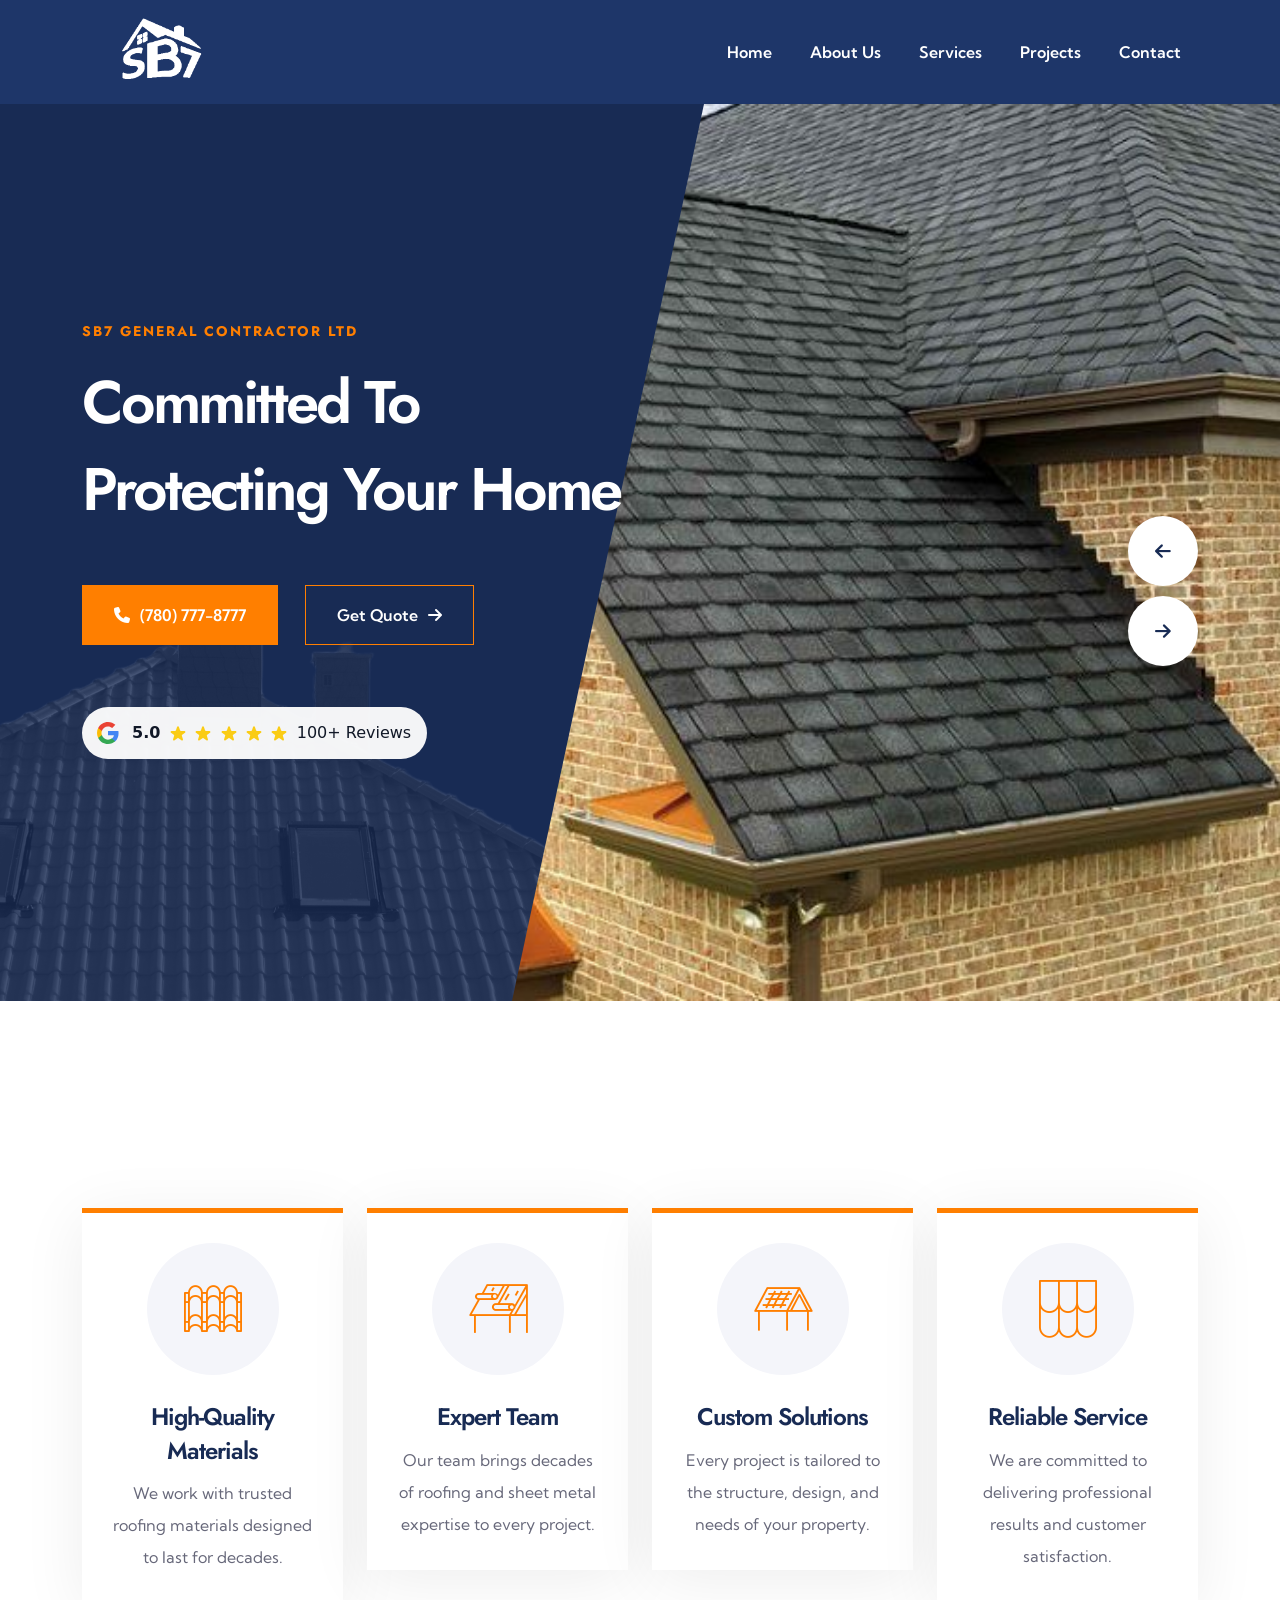
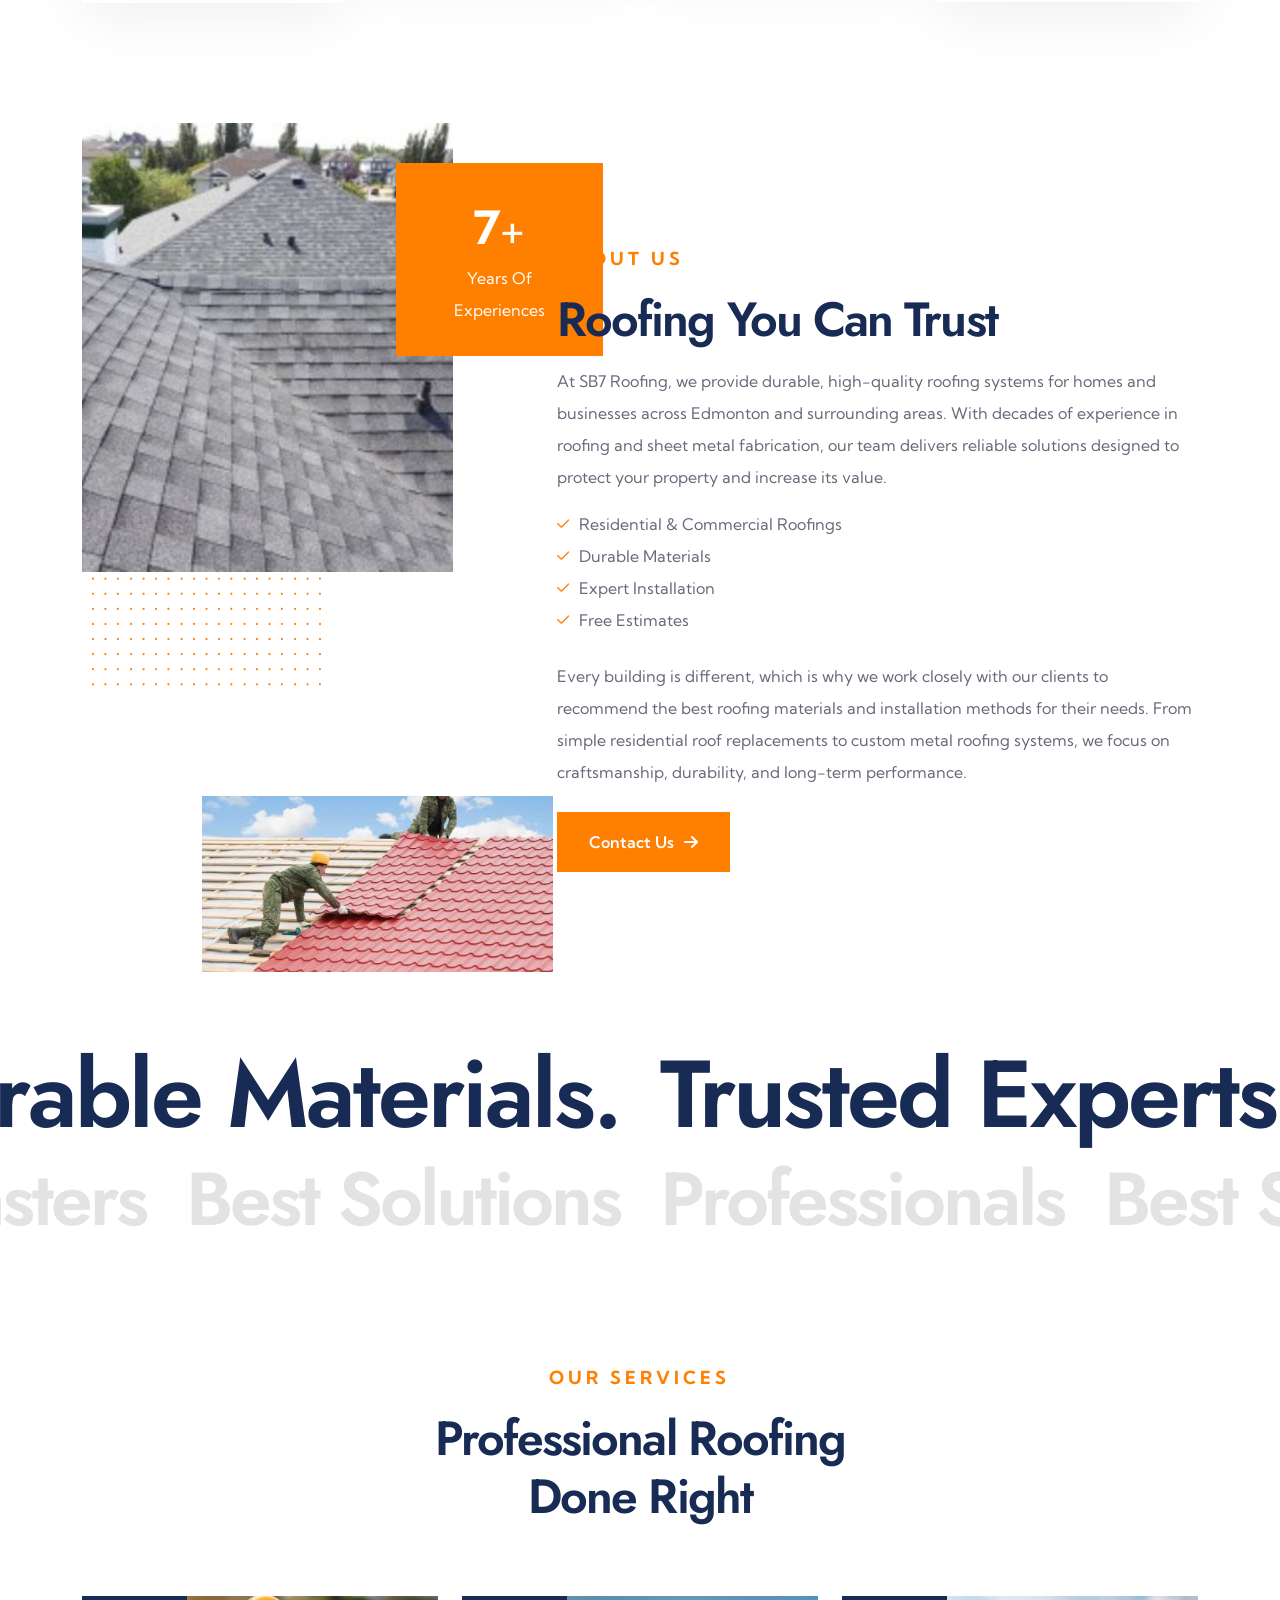
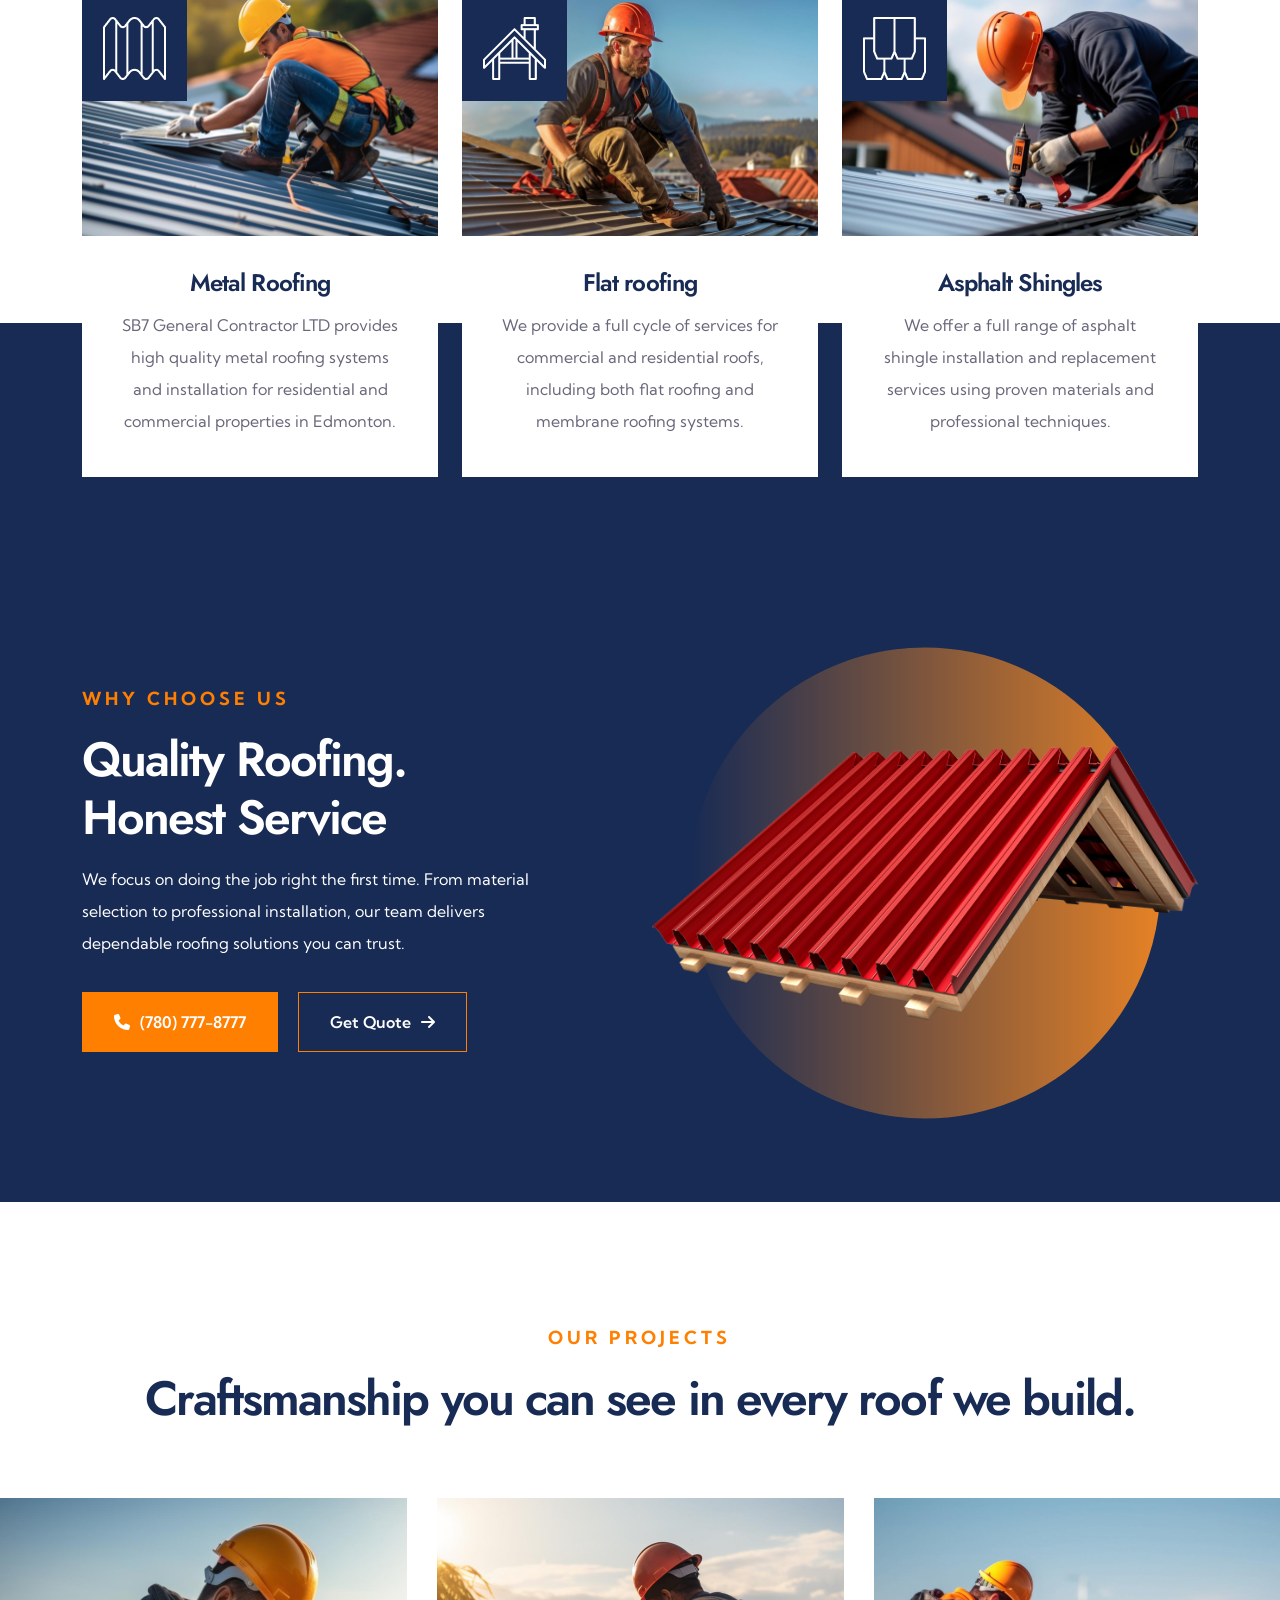
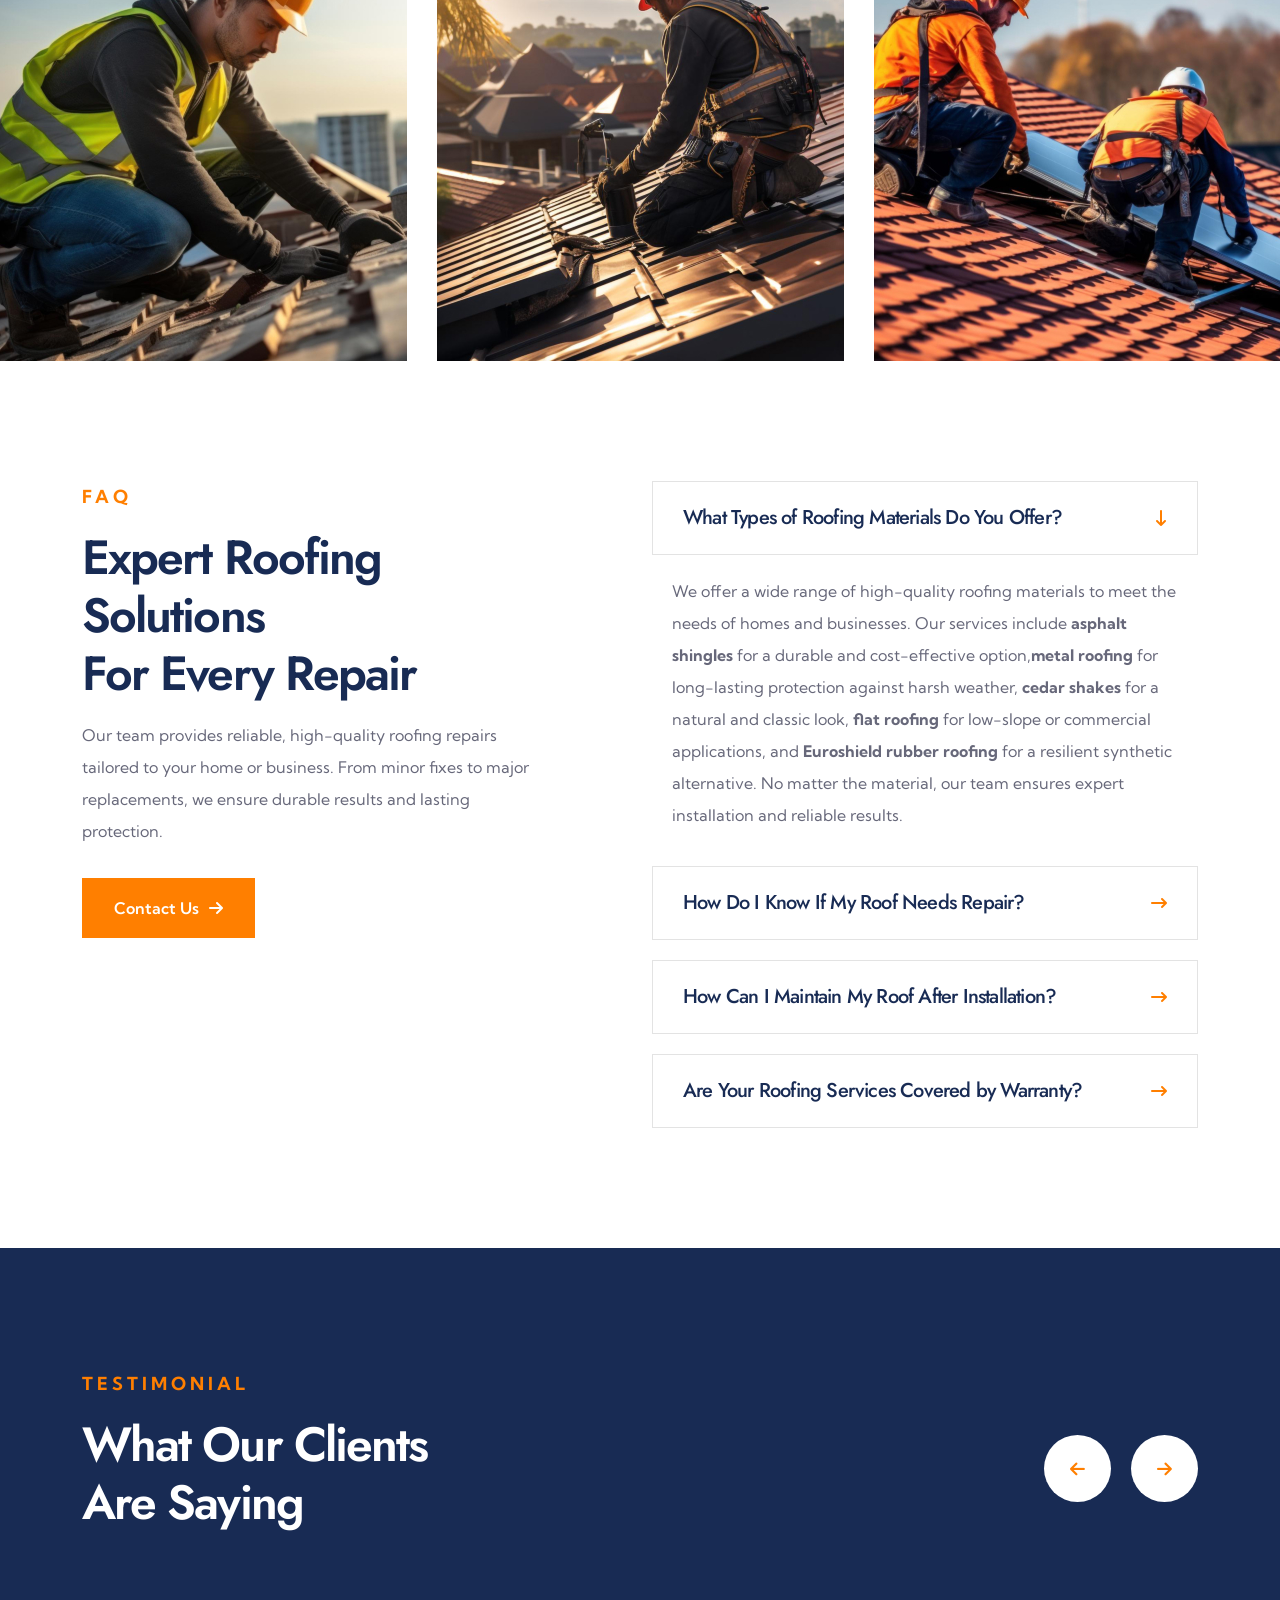
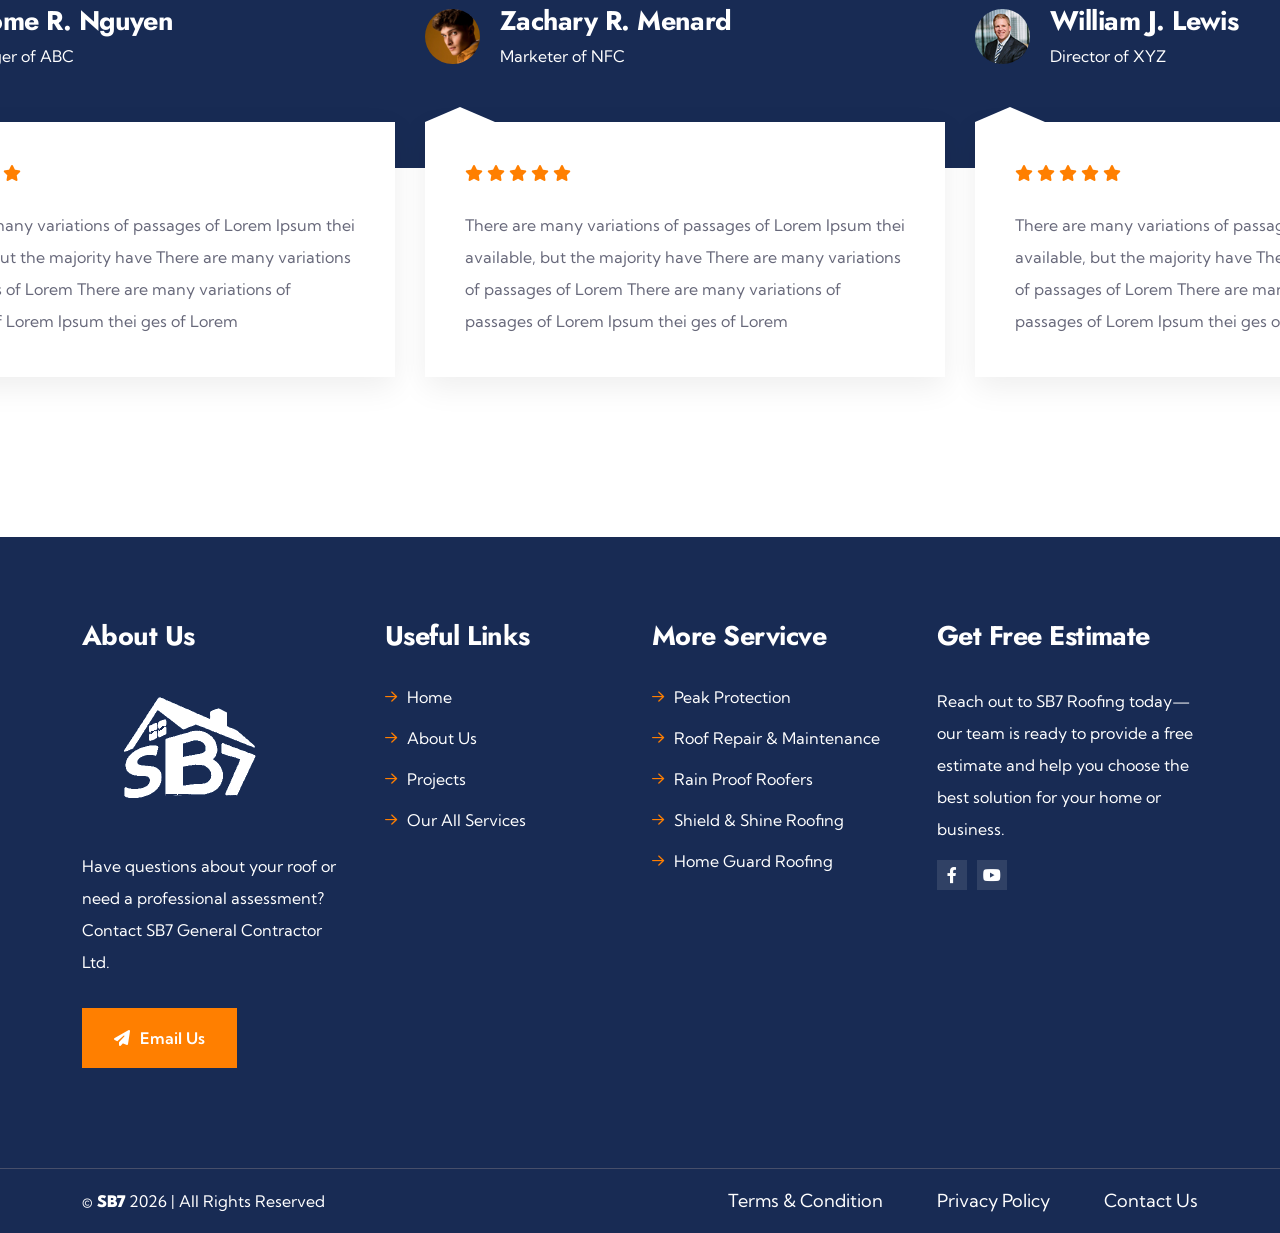
==== index.html @ dd1c2d03 "icon fix?" ====
<!DOCTYPE html>
<html dir="ltr" lang="zxx">

<head>
    <meta name="viewport" content="width=device-width,initial-scale=1.0" />
    <meta charset="utf-8" />
    <meta name="description" content="SB7 - Roofing Services" />
    <meta name="keywords"
        content="maintenance, remodeling, renovation, repair service, roof, roof repair, roofers, roofing company, roofing services" />
    <meta name="author" content="ThemeEarth" />

    <title>SB7 - Roofing Services</title>

    <link rel="icon" type="image/png" href="images/logo/favicon.ico" />

    <link rel="apple-touch-icon" href="images/logo/apple-touch-icon.png" />
    <link rel="apple-touch-icon" sizes="57x57" href="images/logo/apple-touch-icon-57x57.png" />
    <link rel="apple-touch-icon" sizes="72x72" href="images/logo/apple-touch-icon-72x72.png" />
    <link rel="apple-touch-icon" sizes="76x76" href="images/logo/apple-touch-icon-76x76.png" />
    <link rel="apple-touch-icon" sizes="114x114" href="images/logo/apple-touch-icon-114x114.png" />
    <link rel="apple-touch-icon" sizes="120x120" href="images/logo/apple-touch-icon-120x120.png" />
    <link rel="apple-touch-icon" sizes="144x144" href="images/logo/apple-touch-icon-144x144.png" />
    <link rel="apple-touch-icon" sizes="152x152" href="images/logo/apple-touch-icon-152x152.png" />
    <link rel="apple-touch-icon" sizes="180x180" href="images/logo/apple-touch-icon-180x180.png" />

    <link rel="preconnect" href="https://fonts.googleapis.com">
    <link rel="preconnect" href="https://fonts.gstatic.com" crossorigin>
    <link
        href="https://fonts.googleapis.com/css2?family=Jost:ital,wght@0,100..900;1,100..900&family=Kumbh+Sans:wght@100..900&display=swap"
        rel="stylesheet">

    <link rel="stylesheet" href="css/bootstrap.min.css" />
    <link rel="stylesheet" href="css/fontawesome.min.css" />
    <link rel="stylesheet" href="css/rampart-icon.css" />
    <link rel="stylesheet" href="css/magnific-popup.css" />
    <link rel="stylesheet" href="css/slick.css" />
    <link rel="stylesheet" href="css/meanmenu.css" />
    <link rel="stylesheet" href="css/animate.css" />
    <link rel="stylesheet" href="css/style.css" />

    <!--[if lt IE 9]>
    <script src="https://oss.maxcdn.com/html5shiv/3.7.2/html5shiv.min.js"></script>
    <script src="https://oss.maxcdn.com/respond/1.4.2/respond.min.js"></script>
    <![endif]-->

</head>

<body>
    <!-- Preloader Start !-->
    <div id="preloader">
        <div id="preloader-status">
            <div class="preloader-image">
                <img src="images/icon/preloader.gif" alt="preeloader" />
            </div>
        </div>
    </div>
    <!-- Preloader End !-->
    <!-- Header Start !-->
    <header class="header-area style-1 background-gray-light">
        <!-- Header Nav Menu Start -->
        <div class="te-header-menu-area te-sticky-header">
            <div class="container">
                <div class="row">
                    <div class="col-xl-3 col-lg-3 col-md-6 col-6 d-flex align-items-center">
                        <div class="te-logo">
                            <a href="index.html" class="te-standard-logo">
                                <img src="images/logo/logo-white.svg" alt="logo" />
                            </a>
                            <a href="index.html" class="te-sticky-logo">
                                <img src="images/logo/logo-black.svg" alt="logo" />
                            </a>
                            <a href="index.html" class="te-retina-logo">
                                <img src="images/logo/logo-white.svg" alt="logo" />
                            </a>
                        </div>
                    </div>
                    <div class="col-xl-9 col-lg-9 col-md-6 col-6 d-flex align-items-center justify-content-end">
                        <div class="te-menu d-inline-block">
                            <nav id="main-menu" class="te-main-menu">
                                <ul>
                                    <li>
                                        <a href="index.html">Home</a>
                                    </li>
                                    <li><a href="about.html">About Us</a></li>
                                    <li>
                                        <a href="service.html">Services</a>
                                    </li>
                                    <li>
                                        <a href="project.html">Projects</a>
                                    </li>
                                    <li><a href="contact.html">Contact</a></li>
                                </ul>
                            </nav>
                        </div>
                        <!-- Header Button Start !-->
                        <div class="te-header-btn">
                            <a href="tel:+17807778777" class="te-theme-btn style-1"><i class="fa-solid fa-phone"></i>
                                (780)
                                777-8777 </a>
                            <a href="about.html#" class="te-quote-btn">Get Quote <i
                                    class="fa-solid fa-arrow-right"></i></a>
                        </div>

                        <!-- Header Button End !-->
                        <!-- Mobile Menu Toggle Button Start !-->
                        <div class="te-mobile-menu-bar d-lg-none text-end">
                            <a href="index.html#" class="te-mobile-menu-toggle-btn"><i class="fal fa-bars"></i></a>
                        </div>
                        <!-- Mobile Menu Toggle Button End !-->
                    </div>
                </div>
            </div>
        </div>
        <!-- Header Nav Menu End -->
    </header>
    <!-- Header End !-->
    <!-- Menu sidebar Section Start -->
    <div class="te-menu-sidebar-area">
        <div class="te-menu-sidebar-wrapper">
            <div class="te-menu-sidebar-close">
                <button class="te-menu-sidebar-close-btn" id="menu_sidebar_close_btn">
                    <i class="fal fa-times"></i>
                </button>
            </div>
            <div class="te-menu-sidebar-content">
                <div class="te-menu-sidebar-logo">
                    <a href="index.html">
                        <img src="images/logo/logo-black.svg" alt="logo" />
                    </a>
                </div>
                <div class="te-mobile-nav-menu"></div>
                <div class="te-menu-sidebar-content">
                    <div class="te-menu-sidebar-single-widget">
                        <h5 class="te-menu-sidebar-title">Contact Info</h5>
                        <div class="te-header-contact-info">
                            <span><i class="fa-solid fa-location-dot"></i>Edmonton, AB T5V 1R2</span>
                            <span><a href="mailto:info@sb7.ca"><i class="fa-solid fa-envelope"></i>info@sb7.ca</a>
                            </span>
                            <span><a href="tel:+1-780-777-8777"><i
                                        class="fa-solid fa-phone"></i>+1-780-777-8777</a></span>
                        </div>
                        <div class="te-social-profile">
                            <a href="https://www.facebook.com/people/Sb7-General-Contracting-LTD/100057136964860/#"><i
                                    class="fa-brands fa-facebook-f"></i></a>
                            <a href="https://www.youtube.com/@sergebessette1466"><i
                                    class="fa-brands fa-youtube"></i></a>
                        </div>
                    </div>
                </div>
            </div>
        </div>
    </div>
    <!-- Menu sidebar Section Start -->
    <div class="te-body-overlay"></div>

    <!-- Slider Section Start !-->
    <div class="slider-area style-1">
        <div class="te-slider-wrapper">
            <!-- single slider start -->
            <div class="te-single-slider-wrapper">
                <div class="te-single-slider">
                    <div class="te-slider-shape-img">
                        <img src="images/slider/slider-1-shape.png" alt="image">
                    </div>
                    <div class="te-slider-img">
                        <img src="images/slider/slider-1.jpg" alt="image">
                    </div>
                    <div class="container h-100">
                        <div class="te-slider-container">
                            <div class="te-slider-column">
                                <div class="te-slider-content-wrapper">
                                    <div class="te-slider-content">
                                        <span class="te-slider-short-title">SB7 General Contractor Ltd</span>
                                        <h1 class="te-slider-title">Edmonton Roofing Experts You Can Rely On</h1>
                                        <div class="te-slider-btn-wrapper">
                                            <a href="tel:+17807778777" class="te-theme-btn style-1"><i
                                                    class="fa-solid fa-phone"></i> (780) 777-8777 </a>
                                            <a href="about.html" class="te-theme-btn style-2 text-white">Get Quote <i
                                                    class="fa-solid fa-arrow-right"></i></a>
                                        </div>
                                        <!-- Google Reviews section-->

                                        <div class="reviews-container">
                                            <a class="google-reviews"
                                                href="https://www.google.com/search?q=sb7+roofing+reviews"
                                                target="_blank" rel="noopener noreferrer">
                                                <!-- Google G Icon -->
                                                <div class="google-icon">
                                                    <svg viewBox="0 0 24 24" width="24" height="24">
                                                        <path
                                                            d="M22.56 12.25c0-.78-.07-1.53-.2-2.25H12v4.26h5.92c-.26 1.37-1.04 2.53-2.21 3.31v2.77h3.57c2.08-1.92 3.28-4.74 3.28-8.09z"
                                                            fill="#4285F4"></path>
                                                        <path
                                                            d="M12 23c2.97 0 5.46-.98 7.28-2.66l-3.57-2.77c-.98.66-2.23 1.06-3.71 1.06-2.86 0-5.29-1.93-6.16-4.53H2.18v2.84C3.99 20.53 7.7 23 12 23z"
                                                            fill="#34A853"></path>
                                                        <path
                                                            d="M5.84 14.09c-.22-.66-.35-1.36-.35-2.09s.13-1.43.35-2.09V7.07H2.18C1.43 8.55 1 10.22 1 12s.43 3.45 1.18 4.93l2.85-2.22.81-.62z"
                                                            fill="#FBBC05"></path>
                                                        <path
                                                            d="M12 5.38c1.62 0 3.06.56 4.21 1.64l3.15-3.15C17.45 2.09 14.97 1 12 1 7.7 1 3.99 3.47 2.18 7.07l3.66 2.84c.87-2.6 3.3-4.53 6.16-4.53z"
                                                            fill="#EA4335"></path>
                                                    </svg>
                                                </div> <!-- Rating & Reviews -->
                                                <div class="google-stars"> <strong>5.0</strong>
                                                    <div class="flex gap-0.5"> <svg fill="currentColor"
                                                            viewBox="0 0 20 20">
                                                            <path
                                                                d="M9.049 2.927c.3-.921 1.603-.921 1.902 0l1.07 3.292a1 1 0 00.95.69h3.462c.969 0 1.371 1.24.588 1.81l-2.8 2.034a1 1 0 00-.364 1.118l1.07 3.292c.3.921-.755 1.688-1.54 1.118l-2.8-2.034a1 1 0 00-1.175 0l-2.8 2.034c-.784.57-1.838-.197-1.539-1.118l1.07-3.292a1 1 0 00-.364-1.118L2.98 8.72c-.783-.57-.38-1.81.588-1.81h3.461a1 1 0 00.951-.69l1.07-3.292z">
                                                            </path>
                                                        </svg> <svg fill=" currentColor" viewBox="0 0 20 20">
                                                            <path
                                                                d="M9.049 2.927c.3-.921 1.603-.921 1.902 0l1.07 3.292a1 1 0 00.95.69h3.462c.969 0 1.371 1.24.588 1.81l-2.8 2.034a1 1 0 00-.364 1.118l1.07 3.292c.3.921-.755 1.688-1.54 1.118l-2.8-2.034a1 1 0 00-1.175 0l-2.8 2.034c-.784.57-1.838-.197-1.539-1.118l1.07-3.292a1 1 0 00-.364-1.118L2.98 8.72c-.783-.57-.38-1.81.588-1.81h3.461a1 1 0 00.951-.69l1.07-3.292z">
                                                            </path>
                                                        </svg> <svg fill=" currentColor" viewBox="0 0 20 20">
                                                            <path
                                                                d="M9.049 2.927c.3-.921 1.603-.921 1.902 0l1.07 3.292a1 1 0 00.95.69h3.462c.969 0 1.371 1.24.588 1.81l-2.8 2.034a1 1 0 00-.364 1.118l1.07 3.292c.3.921-.755 1.688-1.54 1.118l-2.8-2.034a1 1 0 00-1.175 0l-2.8 2.034c-.784.57-1.838-.197-1.539-1.118l1.07-3.292a1 1 0 00-.364-1.118L2.98 8.72c-.783-.57-.38-1.81.588-1.81h3.461a1 1 0 00.951-.69l1.07-3.292z">
                                                            </path>
                                                        </svg> <svg fill="currentColor" viewBox="0 0 20 20">
                                                            <path
                                                                d="M9.049 2.927c.3-.921 1.603-.921 1.902 0l1.07 3.292a1 1 0 00.95.69h3.462c.969 0 1.371 1.24.588 1.81l-2.8 2.034a1 1 0 00-.364 1.118l1.07 3.292c.3.921-.755 1.688-1.54 1.118l-2.8-2.034a1 1 0 00-1.175 0l-2.8 2.034c-.784.57-1.838-.197-1.539-1.118l1.07-3.292a1 1 0 00-.364-1.118L2.98 8.72c-.783-.57-.38-1.81.588-1.81h3.461a1 1 0 00.951-.69l1.07-3.292z">
                                                            </path>
                                                        </svg> <svg fill="currentColor" viewBox="0 0 20 20">
                                                            <path
                                                                d="M9.049 2.927c.3-.921 1.603-.921 1.902 0l1.07 3.292a1 1 0 00.95.69h3.462c.969 0 1.371 1.24.588 1.81l-2.8 2.034a1 1 0 00-.364 1.118l1.07 3.292c.3.921-.755 1.688-1.54 1.118l-2.8-2.034a1 1 0 00-1.175 0l-2.8 2.034c-.784.57-1.838-.197-1.539-1.118l1.07-3.292a1 1 0 00-.364-1.118L2.98 8.72c-.783-.57-.38-1.81.588-1.81h3.461a1 1 0 00.951-.69l1.07-3.292z">
                                                            </path>
                                                        </svg> </div> <span>100+
                                                        Reviews</span>
                                                </div>
                                            </a>
                                        </div>
                                    </div>
                                </div>
                            </div>
                            <div class="te-slider-column">

                            </div>
                        </div>
                    </div>
                </div>
            </div>
            <!-- single slider end -->
            <!-- single slider start -->
            <div class="te-single-slider-wrapper">
                <div class="te-single-slider">
                    <div class="te-slider-shape-img">
                        <img src="images/slider/slider-1-shape.png" alt="image">
                    </div>
                    <div class="te-slider-img">
                        <img src="images/slider/slider-1.jpg" alt="image">
                    </div>
                    <div class="container h-100">
                        <div class="te-slider-container">
                            <div class="te-slider-column">
                                <div class="te-slider-content-wrapper">
                                    <div class="te-slider-content">
                                        <span class="te-slider-short-title">SB7 General Contractor Ltd</span>
                                        <h1 class="te-slider-title">Committed to Protecting Your Home</h1>
                                        <div class="te-slider-btn-wrapper">
                                            <a href="tel:+17807778777" class="te-theme-btn style-1"><i
                                                    class="fa-solid fa-phone"></i> (780) 777-8777 </a>
                                            <a href="about.html" class="te-theme-btn style-2 text-white">Get Quote <i
                                                    class="fa-solid fa-arrow-right"></i></a>
                                        </div>

                                        <!-- Google Reviews section-->

                                        <div class="reviews-container">
                                            <a class="google-reviews"
                                                href="https://www.google.com/search?q=sb7+roofing+reviews"
                                                target="_blank" rel="noopener noreferrer">
                                                <!-- Google G Icon -->
                                                <div class="google-icon">
                                                    <svg viewBox="0 0 24 24" width="24" height="24">
                                                        <path
                                                            d="M22.56 12.25c0-.78-.07-1.53-.2-2.25H12v4.26h5.92c-.26 1.37-1.04 2.53-2.21 3.31v2.77h3.57c2.08-1.92 3.28-4.74 3.28-8.09z"
                                                            fill="#4285F4"></path>
                                                        <path
                                                            d="M12 23c2.97 0 5.46-.98 7.28-2.66l-3.57-2.77c-.98.66-2.23 1.06-3.71 1.06-2.86 0-5.29-1.93-6.16-4.53H2.18v2.84C3.99 20.53 7.7 23 12 23z"
                                                            fill="#34A853"></path>
                                                        <path
                                                            d="M5.84 14.09c-.22-.66-.35-1.36-.35-2.09s.13-1.43.35-2.09V7.07H2.18C1.43 8.55 1 10.22 1 12s.43 3.45 1.18 4.93l2.85-2.22.81-.62z"
                                                            fill="#FBBC05"></path>
                                                        <path
                                                            d="M12 5.38c1.62 0 3.06.56 4.21 1.64l3.15-3.15C17.45 2.09 14.97 1 12 1 7.7 1 3.99 3.47 2.18 7.07l3.66 2.84c.87-2.6 3.3-4.53 6.16-4.53z"
                                                            fill="#EA4335"></path>
                                                    </svg>
                                                </div> <!-- Rating & Reviews -->
                                                <div class="google-stars"> <strong>5.0</strong>
                                                    <div class="flex gap-0.5"> <svg fill="currentColor"
                                                            viewBox="0 0 20 20">
                                                            <path
                                                                d="M9.049 2.927c.3-.921 1.603-.921 1.902 0l1.07 3.292a1 1 0 00.95.69h3.462c.969 0 1.371 1.24.588 1.81l-2.8 2.034a1 1 0 00-.364 1.118l1.07 3.292c.3.921-.755 1.688-1.54 1.118l-2.8-2.034a1 1 0 00-1.175 0l-2.8 2.034c-.784.57-1.838-.197-1.539-1.118l1.07-3.292a1 1 0 00-.364-1.118L2.98 8.72c-.783-.57-.38-1.81.588-1.81h3.461a1 1 0 00.951-.69l1.07-3.292z">
                                                            </path>
                                                        </svg> <svg fill=" currentColor" viewBox="0 0 20 20">
                                                            <path
                                                                d="M9.049 2.927c.3-.921 1.603-.921 1.902 0l1.07 3.292a1 1 0 00.95.69h3.462c.969 0 1.371 1.24.588 1.81l-2.8 2.034a1 1 0 00-.364 1.118l1.07 3.292c.3.921-.755 1.688-1.54 1.118l-2.8-2.034a1 1 0 00-1.175 0l-2.8 2.034c-.784.57-1.838-.197-1.539-1.118l1.07-3.292a1 1 0 00-.364-1.118L2.98 8.72c-.783-.57-.38-1.81.588-1.81h3.461a1 1 0 00.951-.69l1.07-3.292z">
                                                            </path>
                                                        </svg> <svg fill=" currentColor" viewBox="0 0 20 20">
                                                            <path
                                                                d="M9.049 2.927c.3-.921 1.603-.921 1.902 0l1.07 3.292a1 1 0 00.95.69h3.462c.969 0 1.371 1.24.588 1.81l-2.8 2.034a1 1 0 00-.364 1.118l1.07 3.292c.3.921-.755 1.688-1.54 1.118l-2.8-2.034a1 1 0 00-1.175 0l-2.8 2.034c-.784.57-1.838-.197-1.539-1.118l1.07-3.292a1 1 0 00-.364-1.118L2.98 8.72c-.783-.57-.38-1.81.588-1.81h3.461a1 1 0 00.951-.69l1.07-3.292z">
                                                            </path>
                                                        </svg> <svg fill="currentColor" viewBox="0 0 20 20">
                                                            <path
                                                                d="M9.049 2.927c.3-.921 1.603-.921 1.902 0l1.07 3.292a1 1 0 00.95.69h3.462c.969 0 1.371 1.24.588 1.81l-2.8 2.034a1 1 0 00-.364 1.118l1.07 3.292c.3.921-.755 1.688-1.54 1.118l-2.8-2.034a1 1 0 00-1.175 0l-2.8 2.034c-.784.57-1.838-.197-1.539-1.118l1.07-3.292a1 1 0 00-.364-1.118L2.98 8.72c-.783-.57-.38-1.81.588-1.81h3.461a1 1 0 00.951-.69l1.07-3.292z">
                                                            </path>
                                                        </svg> <svg fill="currentColor" viewBox="0 0 20 20">
                                                            <path
                                                                d="M9.049 2.927c.3-.921 1.603-.921 1.902 0l1.07 3.292a1 1 0 00.95.69h3.462c.969 0 1.371 1.24.588 1.81l-2.8 2.034a1 1 0 00-.364 1.118l1.07 3.292c.3.921-.755 1.688-1.54 1.118l-2.8-2.034a1 1 0 00-1.175 0l-2.8 2.034c-.784.57-1.838-.197-1.539-1.118l1.07-3.292a1 1 0 00-.364-1.118L2.98 8.72c-.783-.57-.38-1.81.588-1.81h3.461a1 1 0 00.951-.69l1.07-3.292z">
                                                            </path>
                                                        </svg> </div> <span>100+
                                                        Reviews</span>
                                                </div>
                                            </a>
                                        </div>
                                    </div>
                                </div>
                            </div>
                            <div class="te-slider-column">

                            </div>
                        </div>
                    </div>
                </div>
            </div>
            <!-- single slider end -->
        </div>
    </div>
    <!-- Slider Section End !-->
    <!-- Process Step Area Start -->
    <div class="te-process-step-area style-1 te-py-120">
        <div class="container">
            <div class="row gy-5">
                <!-- Single Info Card Start !-->
                <div class="col-12 col-md-6 col-lg-3 wow fadeInUp" data-wow-delay="0ms" data-wow-duration="1500ms">
                    <div class="te-info-card style-5 te-content-center">
                        <div class="te-info-card-inner">
                            <div class="te-icon">
                                <i class="rampart-icon-roof11"></i>
                            </div>
                            <div class="te-content-wrapper">
                                <div class="te-title-wrapper">
                                    <h3 class="te-title">High-Quality Materials</h3>
                                </div>
                                <div class="te-content">
                                    <p class="te-desc">We work with trusted roofing materials designed to last for
                                        decades.</p>
                                </div>
                            </div>
                        </div>
                    </div>
                </div>
                <!-- Single Info Card End !-->
                <!-- Single Info Card Start !-->
                <div class="col-12 col-md-6 col-lg-3 wow fadeInUp" data-wow-delay="200ms" data-wow-duration="1500ms">
                    <div class="te-info-card style-5 te-content-center">
                        <div class="te-info-card-inner">
                            <div class="te-icon">
                                <i class="rampart-icon-roof2"></i>
                            </div>
                            <div class="te-content-wrapper">
                                <div class="te-title-wrapper">
                                    <h3 class="te-title">Expert Team</h3>
                                </div>
                                <div class="te-content">
                                    <p class="te-desc">Our team brings decades of roofing and sheet metal expertise to
                                        every project.</p>
                                </div>
                            </div>
                        </div>
                    </div>
                </div>
                <!-- Single Info Card End !-->
                <!-- Single Info Card Start !-->
                <div class="col-12 col-md-6 col-lg-3 wow fadeInUp" data-wow-delay="400ms" data-wow-duration="1500ms">
                    <div class="te-info-card style-5 te-content-center">
                        <div class="te-info-card-inner">
                            <div class="te-icon">
                                <i class="rampart-icon-roof3"></i>
                            </div>
                            <div class="te-content-wrapper">
                                <div class="te-title-wrapper">
                                    <h3 class="te-title">Custom Solutions</h3>
                                </div>
                                <div class="te-content">
                                    <p class="te-desc">Every project is tailored to the structure, design, and needs of
                                        your property.</p>
                                </div>
                            </div>
                        </div>
                    </div>
                </div>
                <!-- Single Info Card End !-->
                <!-- Single Info Card Start !-->
                <div class="col-12 col-md-6 col-lg-3 wow fadeInUp" data-wow-delay="600ms" data-wow-duration="1500ms">
                    <div class="te-info-card style-5 te-content-center">
                        <div class="te-info-card-inner">
                            <div class="te-icon">
                                <i class="rampart-icon-roof7"></i>
                            </div>
                            <div class="te-content-wrapper">
                                <div class="te-title-wrapper">
                                    <h3 class="te-title">Reliable Service</h3>
                                </div>
                                <div class="te-content">
                                    <p class="te-desc">We are committed to delivering professional results and customer
                                        satisfaction.</p>
                                </div>
                            </div>
                        </div>
                    </div>
                </div>
                <!-- Single Info Card End !-->
            </div>
        </div>
    </div>
    <!-- Process Step Area End -->
    <!-- About Us Area Start -->
    <div class="about-us-area style-1">
        <div class="container">
            <div class="row">
                <div class="col-xxl-6 col-xl-5 wow fadeInLeft" data-wow-delay="0ms" data-wow-duration="1500ms">
                    <div class="te-about-image-card style-2">
                        <div class="te-main-img-wrapper">
                            <div class="te-main-img-inner">
                                <img class="tilt-animate" src="images/about/v-2/about-1.jpg" alt="about card img">

                                <div class="te-img-card-shape">
                                    <img src="images/about/v-2/shape.png" alt="about card shape image">
                                </div>
                                <div class="te-company-foundation-wrapper">
                                    <div class="te-company-foundation">
                                        <div class="te-counter-wrapper">
                                            <h1 class="counter">30</h1><span class="suffix">+</span>
                                        </div>
                                        <span class="title">Years Of <br> Experiences</span>
                                    </div>
                                </div>
                                <div class="te-another-image">
                                    <div class="te-another-image-inner">
                                        <img class="tilt-animate" src="images/about/v-2/about-2.jpg"
                                            alt="about card img">
                                    </div>
                                </div>
                            </div>
                        </div>
                    </div>
                </div>
                <div class="col-xxl-6 col-xl-7 align-self-center wow fadeInRight" data-wow-delay="100ms"
                    data-wow-duration="1500ms">
                    <div class="te-section-title mb-0">
                        <div class="te-section-content">
                            <div class="short-title-wrapper">
                                <span class="short-title">ABOUT US</span>
                            </div>
                            <h2 class="title">Roofing You Can Trust</h2>
                            <div class="te-section-desc">
                                <p>At SB7 Roofing, we provide durable, high-quality roofing systems for homes and
                                    businesses across Edmonton and surrounding areas. With decades of experience in
                                    roofing and sheet metal fabrication, our team delivers reliable solutions designed
                                    to protect your property and increase its value.</p>
                            </div>
                        </div>
                    </div>
                    <div class="te-list-item-wrapper">
                        <div class="te-list-item style-1">
                            <span class="icon"><i class="fa-regular fa-check"></i></span>
                            <span class="text">Residential & Commercial Roofings</span>
                        </div>
                        <div class="te-list-item style-1">
                            <span class="icon"><i class="fa-regular fa-check"></i></span>
                            <span class="text">Durable Materials</span>
                        </div>
                        <div class="te-list-item style-1">
                            <span class="icon"><i class="fa-regular fa-check"></i></span>
                            <span class="text">Expert Installation</span>
                        </div>
                        <div class="te-list-item style-1">
                            <span class="icon"><i class="fa-regular fa-check"></i></span>
                            <span class="text">Free Estimates</span>
                        </div>
                    </div>
                    <p class="mt-4">Every building is different, which is why we work closely with our clients to
                        recommend the best roofing materials and installation methods for their needs. From simple
                        residential roof replacements to custom metal roofing systems, we focus on craftsmanship,
                        durability, and long-term performance.</p>
                    <div class="btn-wrapper mt-4">
                        <a href="about.html" class="te-theme-btn style-1">Contact Us <i
                                class="fa-solid fa-arrow-right"></i></a>
                    </div>
                </div>
            </div>
        </div>
    </div>
    <!-- About Us Area End -->

    <!-- Marquee Area Start !-->
    <div class="te-marquee-area style-1 wow fadeInUp" data-wow-delay="100ms" data-wow-duration="1500ms">
        <div class="te-marquee-wrapper first-te-marquee">
            <div class="single-te-marquee">
                <span class="te-marquee-title">Trusted Experts .</span>
            </div>
            <div class="single-te-marquee">
                <span class="te-marquee-title">Reliable Roofs .</span>
            </div>
            <div class="single-te-marquee">
                <span class="te-marquee-title">Roofing solutions .</span>
            </div>
            <div class="single-te-marquee">
                <span class="te-marquee-title">Durable Materials.</span>
            </div>
            <div class="single-te-marquee">
                <span class="te-marquee-title">Trusted Experts .</span>
            </div>
            <div class="single-te-marquee">
                <span class="te-marquee-title">Reliable Roofs .</span>
            </div>
            <div class="single-te-marquee">
                <span class="te-marquee-title">Roofing solutions .</span>
            </div>
            <div class="single-te-marquee">
                <span class="te-marquee-title">Durable Materials.</span>
            </div>
        </div>
        <div class="te-marquee-wrapper second-te-marquee">
            <div class="single-te-marquee">
                <span class="te-marquee-title">professionals</span>
            </div>
            <div class="single-te-marquee">
                <span class="te-marquee-title">Best Solutions</span>
            </div>
            <div class="single-te-marquee">
                <span class="te-marquee-title">Roof Masters</span>
            </div>
            <div class="single-te-marquee">
                <span class="te-marquee-title">Best Solutions</span>
            </div>
            <div class="single-te-marquee">
                <span class="te-marquee-title">professionals</span>
            </div>
            <div class="single-te-marquee">
                <span class="te-marquee-title">Best Solutions</span>
            </div>
            <div class="single-te-marquee">
                <span class="te-marquee-title">Roof Masters</span>
            </div>
            <div class="single-te-marquee">
                <span class="te-marquee-title">Best Solutions</span>
            </div>
        </div>
    </div>
    <!-- Marquee Area End !-->

    <!-- Feature Area Start-->
    <div class="feature-area style-1 te-py-120">
        <div class="container">
            <!-- Section Title Start -->
            <div class="row wow fadeInDown" data-wow-delay="100ms" data-wow-duration="1500ms">
                <div class="col-12">
                    <div class="te-section-title justify-content-center text-center">
                        <div class="te-section-content">
                            <div class="short-title-wrapper">
                                <span class="short-title">OUR SERVICES</span>
                            </div>
                            <h2 class="title">Professional Roofing <br /> Done Right</h2>
                        </div>
                    </div>
                </div>
            </div>
            <!-- Section Title End -->
            <div class="row gy-5">
                <!-- single Info Card start -->
                <div class="col-md-6 col-lg-4 wow fadeInUp" data-wow-delay="0ms" data-wow-duration="1500ms">
                    <div class="te-info-card style-1 te-content-center">
                        <div class="te-info-card-inner">
                            <div class="te-image-wrapper">
                                <div class="image">
                                    <img src="images/service/v-1/service-3.jpg" alt="image" />
                                </div>
                                <div class="te-icon">
                                    <img src="images/icon/info-card/v-1/icon-3.png" alt="image" />
                                </div>
                            </div>
                            <div class="te-content-wrapper">
                                <div class="te-title-wrapper">
                                    <h3 class="te-title"><a href="service-details.html">Metal Roofing</a></h3>
                                </div>
                                <div class="te-content">
                                    <p class="te-desc">SB7 General Contractor LTD provides high quality
                                        metal roofing systems and installation for residential and commercial
                                        properties in Edmonton.
                                    </p>
                                </div>
                            </div>
                        </div>
                    </div>
                </div>
                <!-- single Info Card End -->
                <!-- single Info Card Start -->
                <div class="col-md-6 col-lg-4 wow fadeInUp" data-wow-delay="400ms" data-wow-duration="1500ms">
                    <div class="te-info-card style-1 te-content-center">
                        <div class="te-info-card-inner">
                            <div class="te-image-wrapper">
                                <div class="image">
                                    <img src="images/service/v-1/service-2.jpg" alt="image" />
                                </div>
                                <div class="te-icon">
                                    <img src="images/icon/info-card/v-1/icon-2.png" alt="image" />
                                </div>
                            </div>
                            <div class="te-content-wrapper">
                                <div class="te-title-wrapper">
                                    <h3 class="te-title"><a href="service-details.html">Flat roofing</a></h3>
                                </div>
                                <div class="te-content">
                                    <p class="te-desc">We provide a full cycle of services for commercial and
                                        residential roofs, including both flat roofing and membrane roofing systems.</p>
                                </div>
                            </div>
                        </div>
                    </div>
                </div>
                <!-- single Info Card End -->
                <!-- single Info Card Start -->
                <div class="col-md-6 col-lg-4 wow fadeInUp" data-wow-delay="800ms" data-wow-duration="1500ms">
                    <div class="te-info-card style-1 te-content-center">
                        <div class="te-info-card-inner">
                            <div class="te-image-wrapper">
                                <div class="image">
                                    <img src="images/service/v-1/service-1.jpg" alt="image" />
                                </div>
                                <div class="te-icon">
                                    <img src="images/icon/info-card/v-1/icon-1.png" alt="image" />
                                </div>
                            </div>
                            <div class="te-content-wrapper">
                                <div class="te-title-wrapper">
                                    <h3 class="te-title"><a href="service-details.html">Asphalt Shingles</a></h3>
                                </div>
                                <div class="te-content">
                                    <p class="te-desc">We offer a full range of asphalt shingle installation and
                                        replacement
                                        services using proven materials and professional techniques. </p>
                                </div>
                            </div>
                        </div>
                    </div>
                </div>
                <!-- single Info Card End -->
            </div>
        </div>
    </div>
    <!-- Feature Area End !-->

    <!-- Promotional Area Start -->
    <div class="promotional-area style-1 background-gray-900">
        <div class="container">
            <div class="row">
                <div class="col-lg-5 wow fadeInLeft" data-wow-delay="100ms" data-wow-duration="1500ms">
                    <div class="te-section-title mb-0">
                        <div class="te-section-content">
                            <div class="short-title-wrapper">
                                <span class="short-title only-divider">Why Choose Us</span>
                            </div>
                            <h2 class="title text-white">Quality Roofing. Honest Service</h2>
                            <div class="te-section-desc text-white">
                                <p>We focus on doing the job right the first time. From material selection to
                                    professional installation, our team delivers dependable roofing solutions you can
                                    trust.</p>
                            </div>
                        </div>
                    </div>
                    <div class="te-slider-btn-wrapper mt-5">
                        <a href="tel:+17807778777" class="te-theme-btn style-1"><i class="fa-solid fa-phone"></i> (780)
                            777-8777 </a>

                        <a href="about.html#" class="te-theme-btn style-2 text-white">Get Quote <i
                                class="fa-solid fa-arrow-right"></i></a>
                    </div>
                </div>
                <div class="col-lg-6 offset-lg-1 align-self-center wow fadeInRight" data-wow-delay="200ms"
                    data-wow-duration="1500ms">
                    <div class="promotional-image-wrapper">
                        <div class="image text-right">
                            <img src="images/cta/image-1.png" alt="image">
                            <div class="circle-gradient"></div>
                        </div>
                    </div>
                </div>
            </div>
        </div>
    </div>
    <!-- Promotional Area End -->
    <!-- Portfolio Card Slider Area Start -->
    <div class="portfolio-slider-area style-1 te-py-120">
        <div class="container">
            <!-- Section Title Start -->
            <div class="row">
                <div class="col-12">
                    <div class="te-section-title justify-content-center text-center">
                        <div class="te-section-content">
                            <div class="short-title-wrapper">
                                <span class="short-title">OUR PROJECTS</span>
                            </div>
                            <h2 class="title">Craftsmanship you can see in every roof we build. </h2>
                        </div>
                    </div>
                </div>
            </div>
            <!-- Section Title End -->
        </div>
        <div class="portfolio-slider-wrapper">
            <div class="portfolio-slider-slick-item">
                <div class="portfolio-slider-card style-1">
                    <div class="image">
                        <img src="images/portfolio-slider/p1.jpg" alt="image">
                    </div>
                    <div class="content">
                        <h3 class="title"><a href="index.html#">Roof Insulation Repair</a></h3>
                        <span class="sub-title">Roof Services</span>
                    </div>
                </div>
            </div>
            <div class="portfolio-slider-slick-item">
                <div class="portfolio-slider-card style-1">
                    <div class="image">
                        <img src="images/portfolio-slider/p2.jpg" alt="image">
                    </div>
                    <div class="content">
                        <h3 class="title"><a href="index.html#">Storm Damage Repair</a></h3>
                        <span class="sub-title">Roof Services</span>
                    </div>
                </div>
            </div>
            <div class="portfolio-slider-slick-item">
                <div class="portfolio-slider-card style-1">
                    <div class="image">
                        <img src="images/portfolio-slider/p3.jpg" alt="image">
                    </div>
                    <div class="content">
                        <h3 class="title"><a href="index.html#">Roof Insulation</a></h3>
                        <span class="sub-title">Roof Services</span>
                    </div>
                </div>
            </div>
            <div class="portfolio-slider-slick-item">
                <div class="portfolio-slider-card style-1">
                    <div class="image">
                        <img src="images/portfolio-slider/p4.jpg" alt="image">
                    </div>
                    <div class="content">
                        <h3 class="title"><a href="index.html#">Roof Insulation Repair</a></h3>
                        <span class="sub-title">Roof Services</span>
                    </div>
                </div>
            </div>
            <div class="portfolio-slider-slick-item">
                <div class="portfolio-slider-card style-1">
                    <div class="image">
                        <img src="images/portfolio-slider/p1.jpg" alt="image">
                    </div>
                    <div class="content">
                        <h3 class="title"><a href="index.html#">Roof And Fascia Repair</a></h3>
                        <span class="sub-title">Roof Services</span>
                    </div>
                </div>
            </div>
            <div class="portfolio-slider-slick-item">
                <div class="portfolio-slider-card style-1">
                    <div class="image">
                        <img src="images/portfolio-slider/p3.jpg" alt="image">
                    </div>
                    <div class="content">
                        <h3 class="title"><a href="index.html#">Roof Maintenance</a></h3>
                        <span class="sub-title">Roof Services</span>
                    </div>
                </div>
            </div>
        </div>
    </div>
    <!-- Portfolio Card Slider Area End -->
    <!-- FAQ Area Start -->
    <div class="faq-area style-1 te-pb-120">
        <div class="container">
            <div class="row">
                <div class="col-xl-5 wow fadeInLeft" data-wow-delay="100ms" data-wow-duration="1500ms">
                    <div class="te-section-title">
                        <div class="te-section-content">
                            <div class="short-title-wrapper">
                                <span class="short-title only-divider">FAQ</span>
                            </div>
                            <h2 class="title">Expert Roofing Solutions <br /> For Every Repair</h2>
                            <div class="te-section-desc">
                                <p class="">Our team provides reliable, high-quality roofing repairs tailored to your
                                    home or business. From minor fixes to major replacements, we ensure durable results
                                    and lasting protection.</p>
                            </div>
                            <div class="te-btn-wrapper">
                                <a href="contact.html" class="te-theme-btn">Contact Us <i
                                        class="fa-solid fa-arrow-right"></i></a>
                            </div>
                        </div>
                    </div>
                </div>
                <div class="col-xl-6 offset-xl-1 order-2 order-xxl-1 order-xl-1 wow fadeInRight" data-wow-delay="200ms"
                    data-wow-duration="1500ms">
                    <!-- Accordion Start -->
                    <div class="accordion-wrapper">
                        <div class="te-accordion-box-wrapper" id="faq_list">
                            <!-- Single Accordion Start -->
                            <div class="te-accordion-list-item">
                                <div id="headingOne">
                                    <div class="te-accordion-head" role="button" data-bs-toggle="collapse"
                                        data-bs-target="#collapseOne" aria-expanded="true" aria-controls="collapseOne">
                                        <h3 class="te-accordion-title">What Types of Roofing Materials Do You Offer?
                                        </h3>
                                    </div>
                                </div>
                                <div id="collapseOne" class="accordion-collapse collapse show"
                                    aria-labelledby="headingOne" data-bs-parent="#faq_list">
                                    <div class="te-accordion-body">
                                        <p>We offer a wide range of high-quality roofing materials to meet the needs of
                                            homes and businesses. Our services include <strong>asphalt shingles</strong>
                                            for a durable
                                            and cost-effective option,<strong>metal roofing</strong> for long-lasting
                                            protection against
                                            harsh weather, <strong>cedar shakes</strong> for a natural and classic look,
                                            <strong>flat roofing</strong> for
                                            low-slope or commercial applications, and <strong>Euroshield rubber
                                                roofing</strong> for a
                                            resilient synthetic alternative. No matter the material, our team ensures
                                            expert installation and reliable results.
                                        </p>
                                    </div>
                                </div>
                            </div>
                            <!-- Single Accordion End -->
                            <!-- Single Accordion Start -->
                            <div class="te-accordion-list-item">
                                <div id="headingTwo">
                                    <div class="te-accordion-head collapsed" role="button" data-bs-toggle="collapse"
                                        data-bs-target="#collapseTwo" aria-expanded="false" aria-controls="collapseTwo">
                                        <h3 class="te-accordion-title">How Do I Know If My Roof Needs Repair?</h3>
                                    </div>
                                </div>
                                <div id="collapseTwo" class="accordion-collapse collapse" aria-labelledby="headingTwo"
                                    data-bs-parent="#faq_list">
                                    <div class="te-accordion-body">
                                        <p>You may need a roof repair if you notice signs of damage or wear. Common
                                            indicators include <strong>missing</strong>, <strong>cracked</strong>, or
                                            <strong>curling shingles</strong>, <strong>leaks</strong> or <strong>water
                                                stains</strong>
                                            inside your home, <strong>damaged flashing</strong>, or <strong>granules
                                                from shingles</strong>
                                            collecting in gutters. Other warning signs can be <strong>sagging
                                                areas</strong>, <strong>moss or
                                                algae growth</strong>, or <strong>excessive age</strong>—most roofs last
                                            20–30 years depending on the
                                            material. If you’re unsure, our experts at SB7 Roofing can inspect your roof
                                            and provide a professional assessment to prevent small issues from becoming
                                            costly problems.
                                        </p>
                                    </div>
                                </div>
                            </div>
                            <!-- Single Accordion End -->
                            <!-- Single Accordion Start -->
                            <div class="te-accordion-list-item">
                                <div id="headingThree">
                                    <div class="te-accordion-head collapsed" role="button" data-bs-toggle="collapse"
                                        data-bs-target="#collapseThree" aria-expanded="false"
                                        aria-controls="collapseThree">
                                        <h3 class="te-accordion-title">How Can I Maintain My Roof After Installation?
                                        </h3>
                                    </div>
                                </div>
                                <div id="collapseThree" class="accordion-collapse collapse"
                                    aria-labelledby="headingThree" data-bs-parent="#faq_list">
                                    <div class="te-accordion-body">
                                        <p>Proper maintenance helps extend the life of your roof and prevents costly
                                            repairs. Regularly <strong>inspect</strong> your roof for damaged or missing
                                            shingles, check
                                            for <strong>leaks</strong> or <strong>water stains</strong>, and keep
                                            <strong>gutters</strong> and downspouts clear of debris.
                                            Trim overhanging branches that could damage your roof during storms, and
                                            remove moss or algae buildup when needed. It’s also a good idea to schedule
                                            a <strong>professional</strong> roof inspection every few years to catch
                                            issues early.
                                            Following these steps ensures your roof stays strong and reliable for years
                                            to come.
                                        </p>
                                    </div>
                                </div>
                            </div>
                            <!-- Single Accordion End -->
                            <!-- Single Accordion Start -->
                            <div class="te-accordion-list-item">
                                <div id="headingFour">
                                    <div class="te-accordion-head collapsed" role="button" data-bs-toggle="collapse"
                                        data-bs-target="#collapseFour" aria-expanded="false"
                                        aria-controls="collapseFour">
                                        <h3 class="te-accordion-title">Are Your Roofing Services Covered by Warranty?
                                        </h3>
                                    </div>
                                </div>
                                <div id="collapseFour" class="accordion-collapse collapse" aria-labelledby="headingFour"
                                    data-bs-parent="#faq_list">
                                    <div class="te-accordion-body">
                                        <p>Yes — when you choose SB7 Roofing, many of the roofing materials we
                                            install come with <strong>strong manufacturer warranties</strong>, and the
                                            company also backs
                                            its work with a <strong>workmanship guarantee</strong>. For example, asphalt
                                            shingles
                                            installed through SB7 come with <strong>30‑ to 50‑year product warranties on
                                                the
                                                materials</strong>, and each roofing job includes a <strong> 5‑year
                                                workmanship
                                                guarantee</strong> on
                                            the installation itself, giving you added peace of mind that both the
                                            product and the installation are protected.</p>
                                    </div>
                                </div>
                            </div>
                            <!-- Single Accordion End -->
                        </div>

                    </div>
                    <!-- Accordion End -->
                </div>
            </div>
        </div>
    </div>
    <!-- FAQ Area End -->
    <div class="testimonial-bg style-3 background-gray-900"></div>
    <!-- Testimonial Area Start -->
    <div class="testimonial-slider-area style-3 te-pb-120">
        <div class="container">
            <div class="row wow fadeInDown" data-wow-delay="100ms" data-wow-duration="1500ms">
                <div class="col-12">
                    <div class="te-section-title left-align-title">
                        <div class="te-section-content">
                            <div>
                                <span class="short-title only-divider">Testimonial</span>
                            </div>
                            <h2 class="title text-white">What Our Clients <br /> Are Saying</h2>
                        </div>
                        <div class="te-section-desc">
                            <div class="te-slider-btn-wrapper">
                                <a href="index.html#" class="te-slider-nav te-slider-prev bg-white text-primary"
                                    id="testimonial_slider_prev">
                                    <i class="fa-solid fa-arrow-left"></i>
                                </a>
                                <a href="index.html#" class="te-slider-nav te-slider-next bg-white text-primary"
                                    id="testimonial_slider_next">
                                    <i class="fa-solid fa-arrow-right"></i>
                                </a>
                            </div>
                        </div>
                    </div>
                </div>
            </div>
        </div>
        <div class="te-testimonial-slider-wrapper" id="testimonial_three">
            <div class="slick-single-item">
                <div class="single-testimonial custom-width">
                    <div class="client-inner">
                        <div class="client-thumb">
                            <img src="images/testimonial/v-2/t-1.jpg" alt="user" />
                        </div>
                        <div class="client-info">
                            <span class="name">William J. Lewis</span>
                            <span class="designation">Director of XYZ</span>
                        </div>
                    </div>
                    <div class="client-comment">
                        <div class="client-reviews">
                            <i class="fa fa-star"></i>
                            <i class="fa fa-star"></i>
                            <i class="fa fa-star"></i>
                            <i class="fa fa-star"></i>
                            <i class="fa fa-star"></i>
                        </div>
                        <p>There are many variations of passages of Lorem Ipsum thei available, but the majority have
                            There are many variations of passages of Lorem There are many variations of passages of
                            Lorem Ipsum thei ges of Lorem</p>
                    </div>
                </div>
            </div>
            <div class="slick-single-item">
                <div class="single-testimonial custom-width">
                    <div class="client-inner">
                        <div class="client-thumb">
                            <img src="images/testimonial/v-2/t-2.jpg" alt="user" />
                        </div>
                        <div class="client-info">
                            <span class="name">Salome R. Nguyen</span>
                            <span class="designation">Manager of ABC</span>
                        </div>
                    </div>
                    <div class="client-comment">
                        <div class="client-reviews">
                            <i class="fa fa-star"></i>
                            <i class="fa fa-star"></i>
                            <i class="fa fa-star"></i>
                            <i class="fa fa-star"></i>
                            <i class="fa fa-star"></i>
                        </div>
                        <p>There are many variations of passages of Lorem Ipsum thei available, but the majority have
                            There are many variations of passages of Lorem There are many variations of passages of
                            Lorem Ipsum thei ges of Lorem</p>
                    </div>
                </div>
            </div>
            <div class="slick-single-item">
                <div class="single-testimonial custom-width">
                    <div class="client-inner">
                        <div class="client-thumb">
                            <img src="images/testimonial/v-2/t-3.jpg" alt="user" />
                        </div>
                        <div class="client-info">
                            <span class="name">Zachary R. Menard</span>
                            <span class="designation">Marketer of NFC</span>
                        </div>
                    </div>
                    <div class="client-comment">
                        <div class="client-reviews">
                            <i class="fa fa-star"></i>
                            <i class="fa fa-star"></i>
                            <i class="fa fa-star"></i>
                            <i class="fa fa-star"></i>
                            <i class="fa fa-star"></i>
                        </div>
                        <p>There are many variations of passages of Lorem Ipsum thei available, but the majority have
                            There are many variations of passages of Lorem There are many variations of passages of
                            Lorem Ipsum thei ges of Lorem</p>
                    </div>
                </div>
            </div>
            <div class="slick-single-item">
                <div class="single-testimonial custom-width">
                    <div class="client-inner">
                        <div class="client-thumb">
                            <img src="images/testimonial/v-2/t-4.jpg" alt="user" />
                        </div>
                        <div class="client-info">
                            <span class="name">William J. Lewis</span>
                            <span class="designation">Director of XYZ</span>
                        </div>
                    </div>
                    <div class="client-comment">
                        <div class="client-reviews">
                            <i class="fa fa-star"></i>
                            <i class="fa fa-star"></i>
                            <i class="fa fa-star"></i>
                            <i class="fa fa-star"></i>
                            <i class="fa fa-star"></i>
                        </div>
                        <p>There are many variations of passages of Lorem Ipsum thei available, but the majority have
                            There are many variations of passages of Lorem There are many variations of passages of
                            Lorem Ipsum thei ges of Lorem</p>
                    </div>
                </div>
            </div>
            <div class="slick-single-item">
                <div class="single-testimonial custom-width">
                    <div class="client-inner">
                        <div class="client-thumb">
                            <img src="images/testimonial/v-2/t-5.jpg" alt="user" />
                        </div>
                        <div class="client-info">
                            <span class="name">Salome R. Nguyen</span>
                            <span class="designation">Manager of ABC</span>
                        </div>
                    </div>
                    <div class="client-comment">
                        <div class="client-reviews">
                            <i class="fa fa-star"></i>
                            <i class="fa fa-star"></i>
                            <i class="fa fa-star"></i>
                            <i class="fa fa-star"></i>
                            <i class="fa fa-star"></i>
                        </div>
                        <p>There are many variations of passages of Lorem Ipsum thei available, but the majority have
                            There are many variations of passages of Lorem There are many variations of passages of
                            Lorem Ipsum thei ges of Lorem</p>
                    </div>
                </div>
            </div>
            <div class="slick-single-item">
                <div class="single-testimonial custom-width">
                    <div class="client-inner">
                        <div class="client-thumb">
                            <img src="images/testimonial/v-2/t-6.jpg" alt="user" />
                        </div>
                        <div class="client-info">
                            <span class="name">Zachary R. Menard</span>
                            <span class="designation">Marketer of NFC</span>
                        </div>
                    </div>
                    <div class="client-comment">
                        <div class="client-reviews">
                            <i class="fa fa-star"></i>
                            <i class="fa fa-star"></i>
                            <i class="fa fa-star"></i>
                            <i class="fa fa-star"></i>
                            <i class="fa fa-star"></i>
                        </div>
                        <p>There are many variations of passages of Lorem Ipsum thei available, but the majority have
                            There are many variations of passages of Lorem There are many variations of passages of
                            Lorem Ipsum thei ges of Lorem</p>
                    </div>
                </div>
            </div>
        </div>
    </div>
    <!-- Testimonial Area End -->

    <!--- Start Footer !-->
    <footer class="footer style-1">
        <div class="te-footer-bg">
            <div class="footer-bg-overlay" style="background-color: rgba(24, 43, 84, 1);"></div>
        </div>
        <div class="te-footer-sec">
            <div class="container">
                <div class="row">
                    <div class="col-xl-3 col-lg-6 col-md-6">
                        <div class="te-footer-widget">
                            <div class="te-footer-widget-info">
                                <div class="te-footer-logo">
                                    <h3 class="te-footer-widget-title">About Us</h3>
                                    <a href="index.html"><img src="images/logo/logo.png" alt="Footer Logo"></a>
                                </div>
                                <p>Have questions about your roof or need a professional assessment? Contact SB7 General
                                    Contractor Ltd.</p>
                                <div class="te-subscribe-form-widget">
                                    <a href="mailto:info@sb7.ca?subject=Roofing%20Inquiry&body=Hello,%20I%20would%20like%20more%20information%20about%20your%20roofing%20services."
                                        class="te-theme-btn style-1">
                                        <i class="fa-solid fa-paper-plane"></i> Email Us
                                    </a>
                                </div>
                            </div>
                        </div>
                    </div>
                    <div class="col-xl-6 col-lg-12 col-md-12 footer-nav-widget">
                        <div class="row">
                            <div class="col-sm-6 col-xs-12">
                                <div class="te-footer-widget te_widget_nav_menu">
                                    <h2 class="te-footer-widget-title">Useful Links</h2>
                                    <ul class="menu">
                                        <li><a href="index.html#">Home</a></li>
                                        <li><a href="about.html#">About Us</a></li>
                                        <li><a href="project.html#">Projects</a></li>
                                        <li><a href="service.html#">Our All Services</a></li>
                                    </ul>
                                </div>
                            </div>
                            <div class="col-sm-6 col-xs-12">
                                <div class="te-footer-widget te_widget_nav_menu">
                                    <h2 class="te-footer-widget-title">More Servicve</h2>
                                    <ul>
                                        <li><a href="index.html#">Peak Protection</a></li>
                                        <li><a href="index.html#">Roof Repair & Maintenance</a></li>
                                        <li><a href="index.html#">Rain Proof Roofers</a></li>
                                        <li><a href="index.html#">Shield & Shine Roofing</a></li>
                                        <li><a href="index.html#">Home Guard Roofing </a></li>
                                    </ul>
                                </div>
                            </div>
                        </div>
                    </div>
                    <div class="col-xl-3 col-lg-6 col-md-6">
                        <div class="te-footer-widget">
                            <h2 class="te-footer-widget-title">Get Free Estimate</h2>
                            <!-- Newsletter Section Start !-->
                            <div class="te-subscribe-form-wrapper">
                                <p>Reach out to SB7 Roofing today—our team is ready to provide a free estimate and help
                                    you choose the best solution for your home or business.</p>
                                <div class="te-social-profile-wrapper">
                                    <div class="te-social-profile">
                                        <a
                                            href="https://www.facebook.com/people/Sb7-General-Contracting-LTD/100057136964860/#"><i
                                                class="fa-brands fa-facebook-f"></i></a>
                                        <a href="https://www.youtube.com/@sergebessette1466"><i
                                                class="fa-brands fa-youtube"></i></a>
                                    </div>
                                </div>
                            </div>
                            <!-- Newsletter Section End !-->
                        </div>
                    </div>
                </div>
            </div>
        </div>
        <div class="footer-bottom-area">
            <div class="container">
                <div class="row">
                    <div class="col-12">
                        <div class="te-footer-bottom-wrapper">
                            <div class="te-copyright-text">
                                <p>&copy; <a href="index.html#">SB7</a> 2026 | All Rights Reserved</p>
                            </div>
                            <div class="te-footer-bottom-menu">
                                <ul>
                                    <li>
                                        <a href="index.html#">Terms & Condition</a>
                                    </li>
                                    <li>
                                        <a href="index.html#">Privacy Policy</a>
                                    </li>
                                    <li>
                                        <a href="index.html#">Contact Us</a>
                                    </li>
                                </ul>
                            </div>
                        </div>
                    </div>
                </div>
            </div>
        </div>
    </footer>
    <!--- End Footer !-->
    <!-- Header Search Bar Modal Start -->
    <div class="te-search-form-wrapper">
        <div class="te-search-form-inner">
            <div class="te-search-content-filed">
                <form role="search" method="get" class="te-search-form" action="index.html#">
                    <div class="te-search-form-input">
                        <div class="te-search-icon">
                            <i class="fa-light fa-magnifying-glass"></i>
                        </div>
                        <input name="search" type="search" placeholder="Search" />
                        <button class="te-theme-btn" type="submit" title="Search" aria-label="Search">Search</button>
                    </div>
                </form>
                <span class="te-search-close">
                    <i class="fa-light fa-xmark"></i>
                </span>
            </div>
        </div>
    </div>
    <!-- Header Search Bar Modal End -->
    <!-- Scroll Up Section Start -->
    <div class="progress-wrap">
        <svg class="progress-circle svg-content" width="100%" height="100%" viewBox="-1 -1 102 102">
            <path d="M50,1 a49,49 0 0,1 0,98 a49,49 0 0,1 0,-98" />
        </svg>
    </div>
    <!-- Scroll Up Section End -->

    <!-- All JS File -->
    <script src="js/jquery.min.js"></script>
    <script src="js/bootstrap.min.js"></script>
    <script src="js/slick.min.js"></script>
    <script src="js/jquery.counterup.min.js"></script>
    <script src="js/waypoints.js"></script>
    <script src="js/jquery.meanmenu.min.js"></script>
    <script src="js/jquery.magnific-popup.min.js"></script>
    <script src="js/inview.min.js"></script>
    <script src="js/wow.js"></script>
    <script src="js/tilt.jquery.js"></script>
    <script src="js/isotope.min.js"></script>
    <script src="js/jquery.imagesloaded.min.js"></script>
    <script src="js/scrolltotop.min.js"></script>
    <script src="js/plugins.js"></script>
    <script src="js/custom.js"></script>
</body>

</html>
---- css/rampart-icon.css ----
@font-face {
  font-family: 'rampart';
  src:  url('../fonts/rampart.eot@m8xsuu');
  src:  url('../fonts/rampart.eot@m8xsuu') format('embedded-opentype'),
    url('../fonts/rampart.ttf@m8xsuu') format('truetype'),
    url('../fonts/rampart.woff@m8xsuu') format('woff'),
    url('../fonts/rampart.svg@m8xsuu') format('svg');
  font-weight: normal;
  font-style: normal;
  font-display: block;
}

[class^="rampart-icon-"], [class*=" rampart-icon-"] {
  /* use !important to prevent issues with browser extensions that change fonts */
  font-family: 'rampart' !important;
  speak: never;
  font-style: normal;
  font-weight: normal;
  font-variant: normal;
  text-transform: none;
  line-height: 1;

  /* Better Font Rendering =========== */
  -webkit-font-smoothing: antialiased;
  -moz-osx-font-smoothing: grayscale;
}

.rampart-icon-roof11:before {
  content: "\e900";
}
.rampart-icon-roof2:before {
  content: "\e901";
}
.rampart-icon-roof3:before {
  content: "\e902";
}
.rampart-icon-roof4:before {
  content: "\e903";
}
.rampart-icon-roof5:before {
  content: "\e904";
}
.rampart-icon-roof6:before {
  content: "\e905";
}
.rampart-icon-roof7:before {
  content: "\e906";
}
.rampart-icon-roof8:before {
  content: "\e907";
}
.rampart-icon-roof9:before {
  content: "\e908";
}
.rampart-icon-roof12:before {
  content: "\e909";
}
.rampart-icon-roof17:before {
  content: "\e90a";
}
.rampart-icon-roof18:before {
  content: "\e90b";
}
.rampart-icon-roof16:before {
  content: "\e90c";
}
.rampart-icon-roof15:before {
  content: "\e90d";
}
.rampart-icon-roof14:before {
  content: "\e90e";
}
.rampart-icon-roof13:before {
  content: "\e90f";
}
.rampart-icon-roof10:before {
  content: "\e910";
}
.rampart-icon-roof1:before {
  content: "\e911";
}
.rampart-icon-roof:before {
  content: "\e912";
}
.rampart-icon-cloud_download:before {
  content: "\e913";
}
.rampart-icon-envelop:before {
  content: "\e914";
}
.rampart-icon-home:before {
  content: "\e915";
}
.rampart-icon-lock-folder:before {
  content: "\e916";
}
.rampart-icon-phone:before {
  content: "\e917";
}
.rampart-icon-service-1:before {
  content: "\e918";
}
.rampart-icon-service-2:before {
  content: "\e919";
}
.rampart-icon-service-3:before {
  content: "\e91a";
}
.rampart-icon-service-4:before {
  content: "\e91b";
}
.rampart-icon-service-5:before {
  content: "\e91c";
}
.rampart-icon-service-6:before {
  content: "\e91d";
}
.rampart-icon-service-7:before {
  content: "\e91e";
}
.rampart-icon-service-8:before {
  content: "\e91f";
}
.rampart-icon-service-9:before {
  content: "\e920";
}
.rampart-icon-service-10:before {
  content: "\e921";
}
.rampart-icon-service-11:before {
  content: "\e922";
}
.rampart-icon-Vector:before {
  content: "\e923";
}
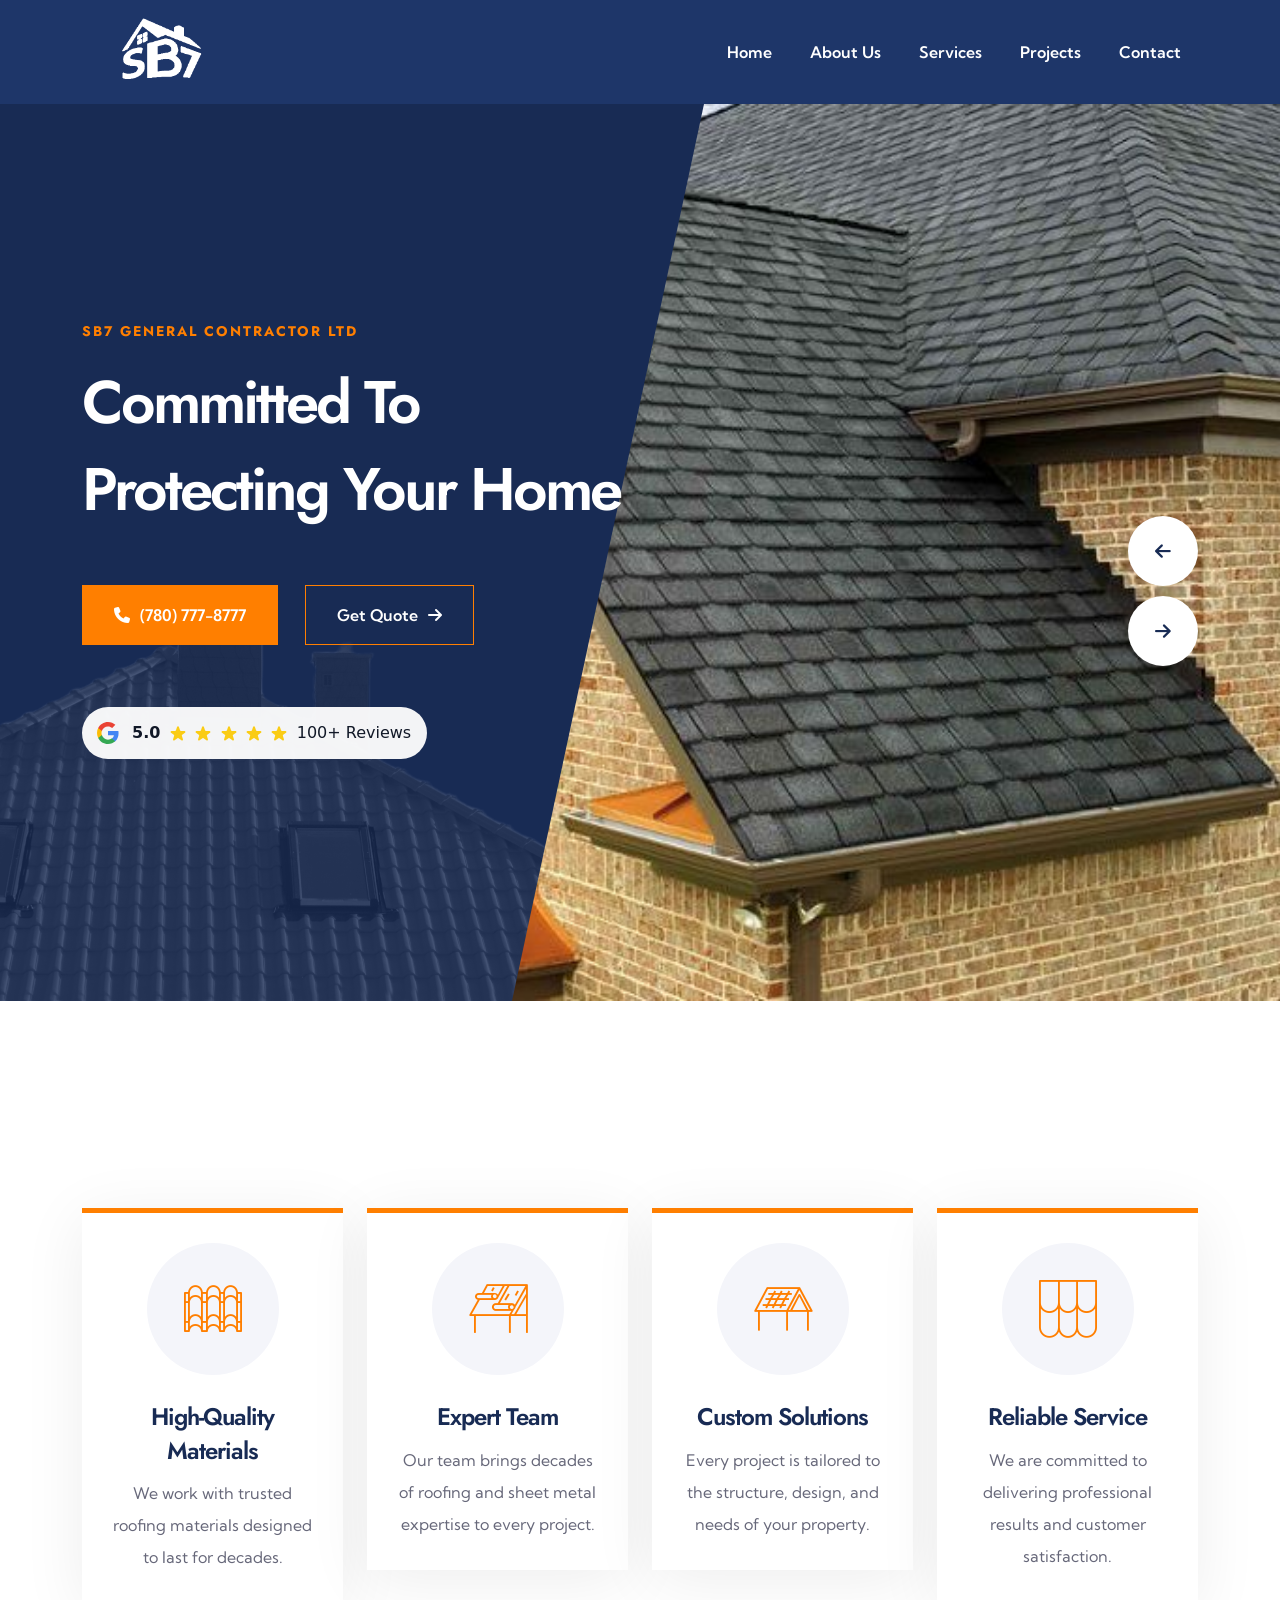
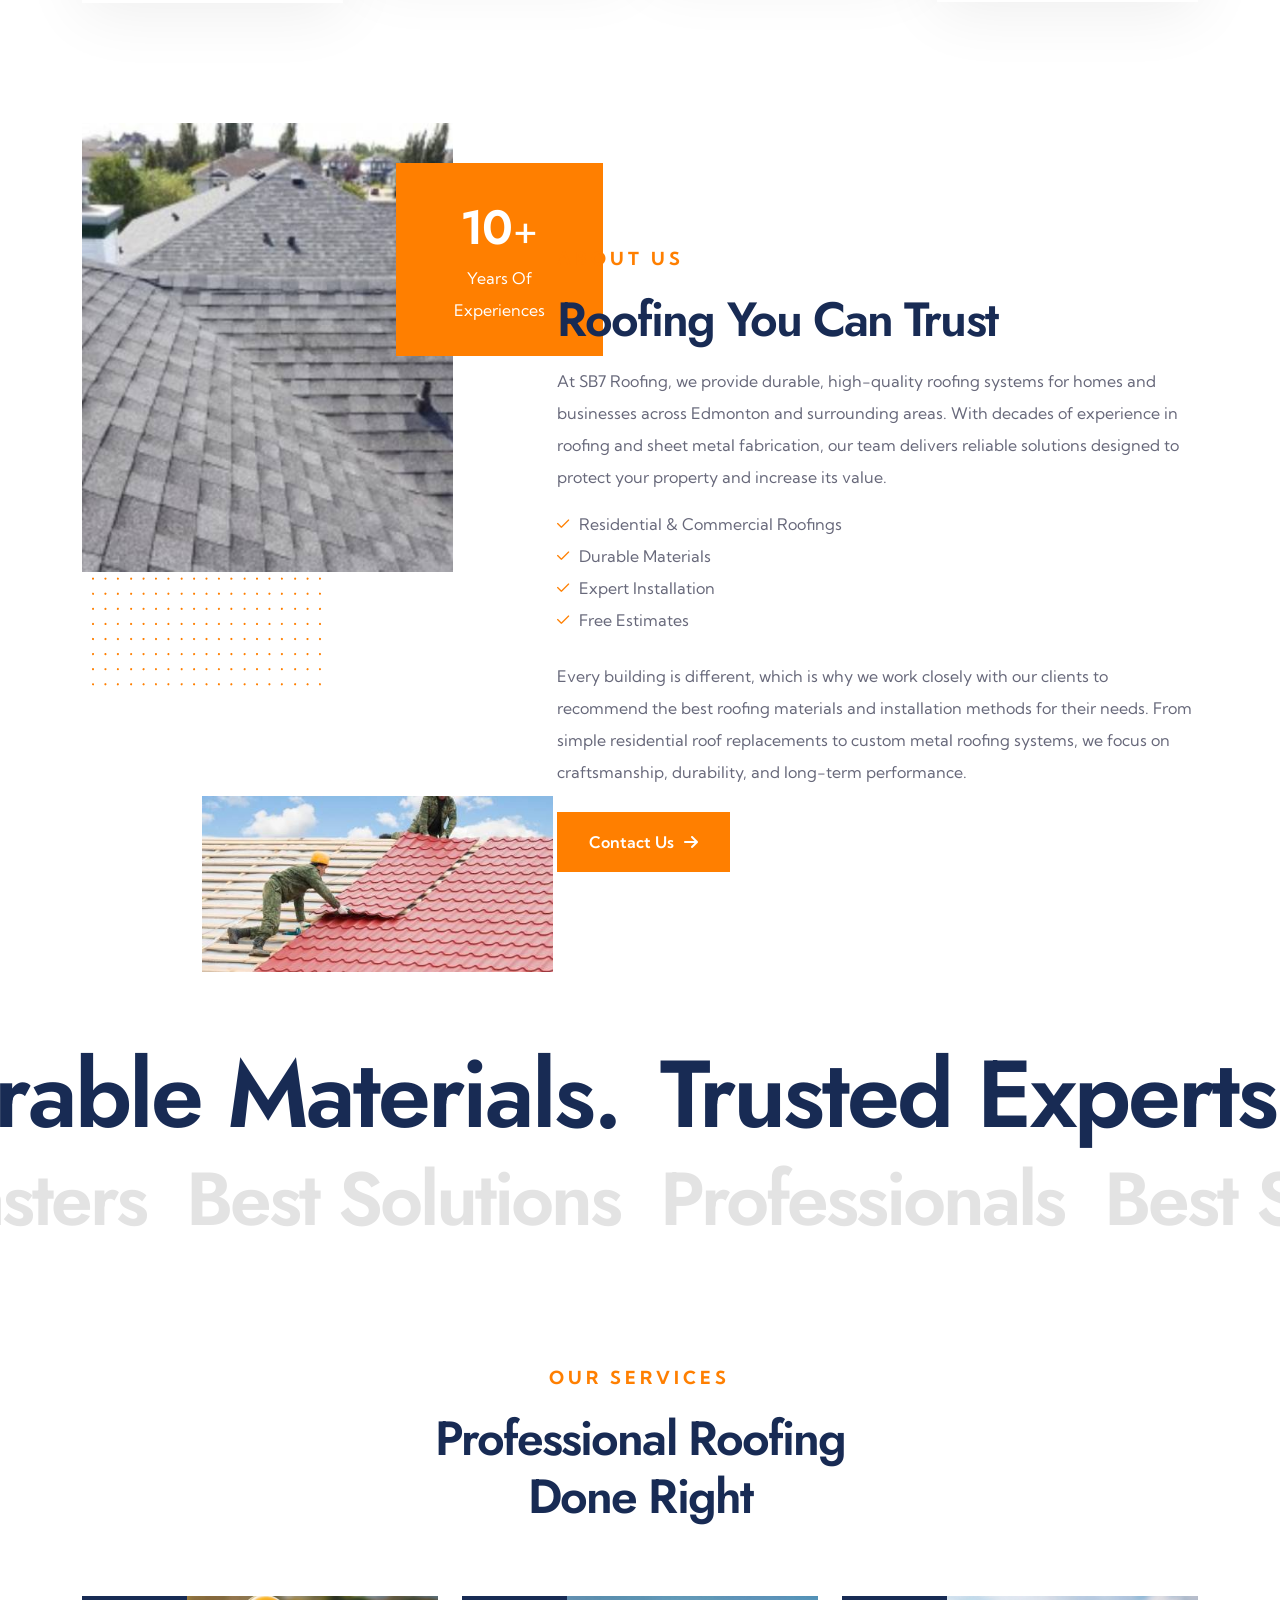
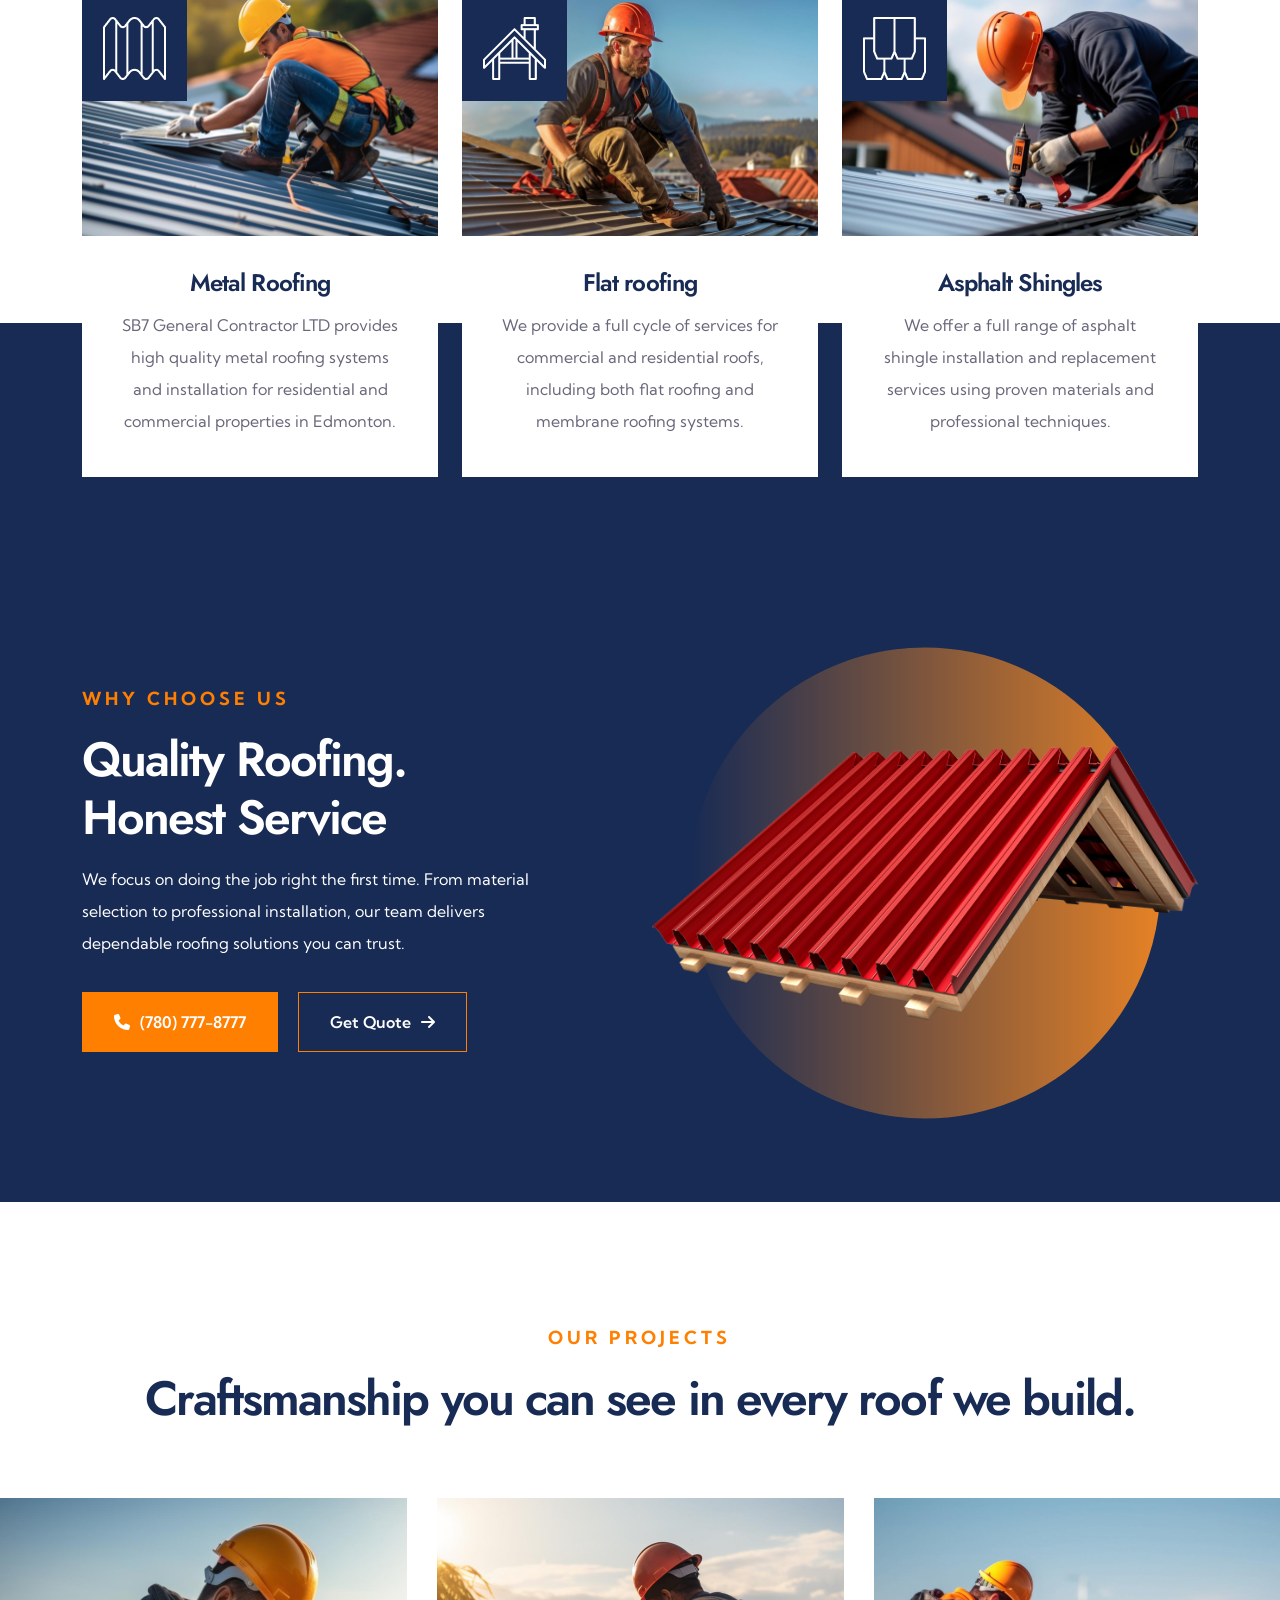
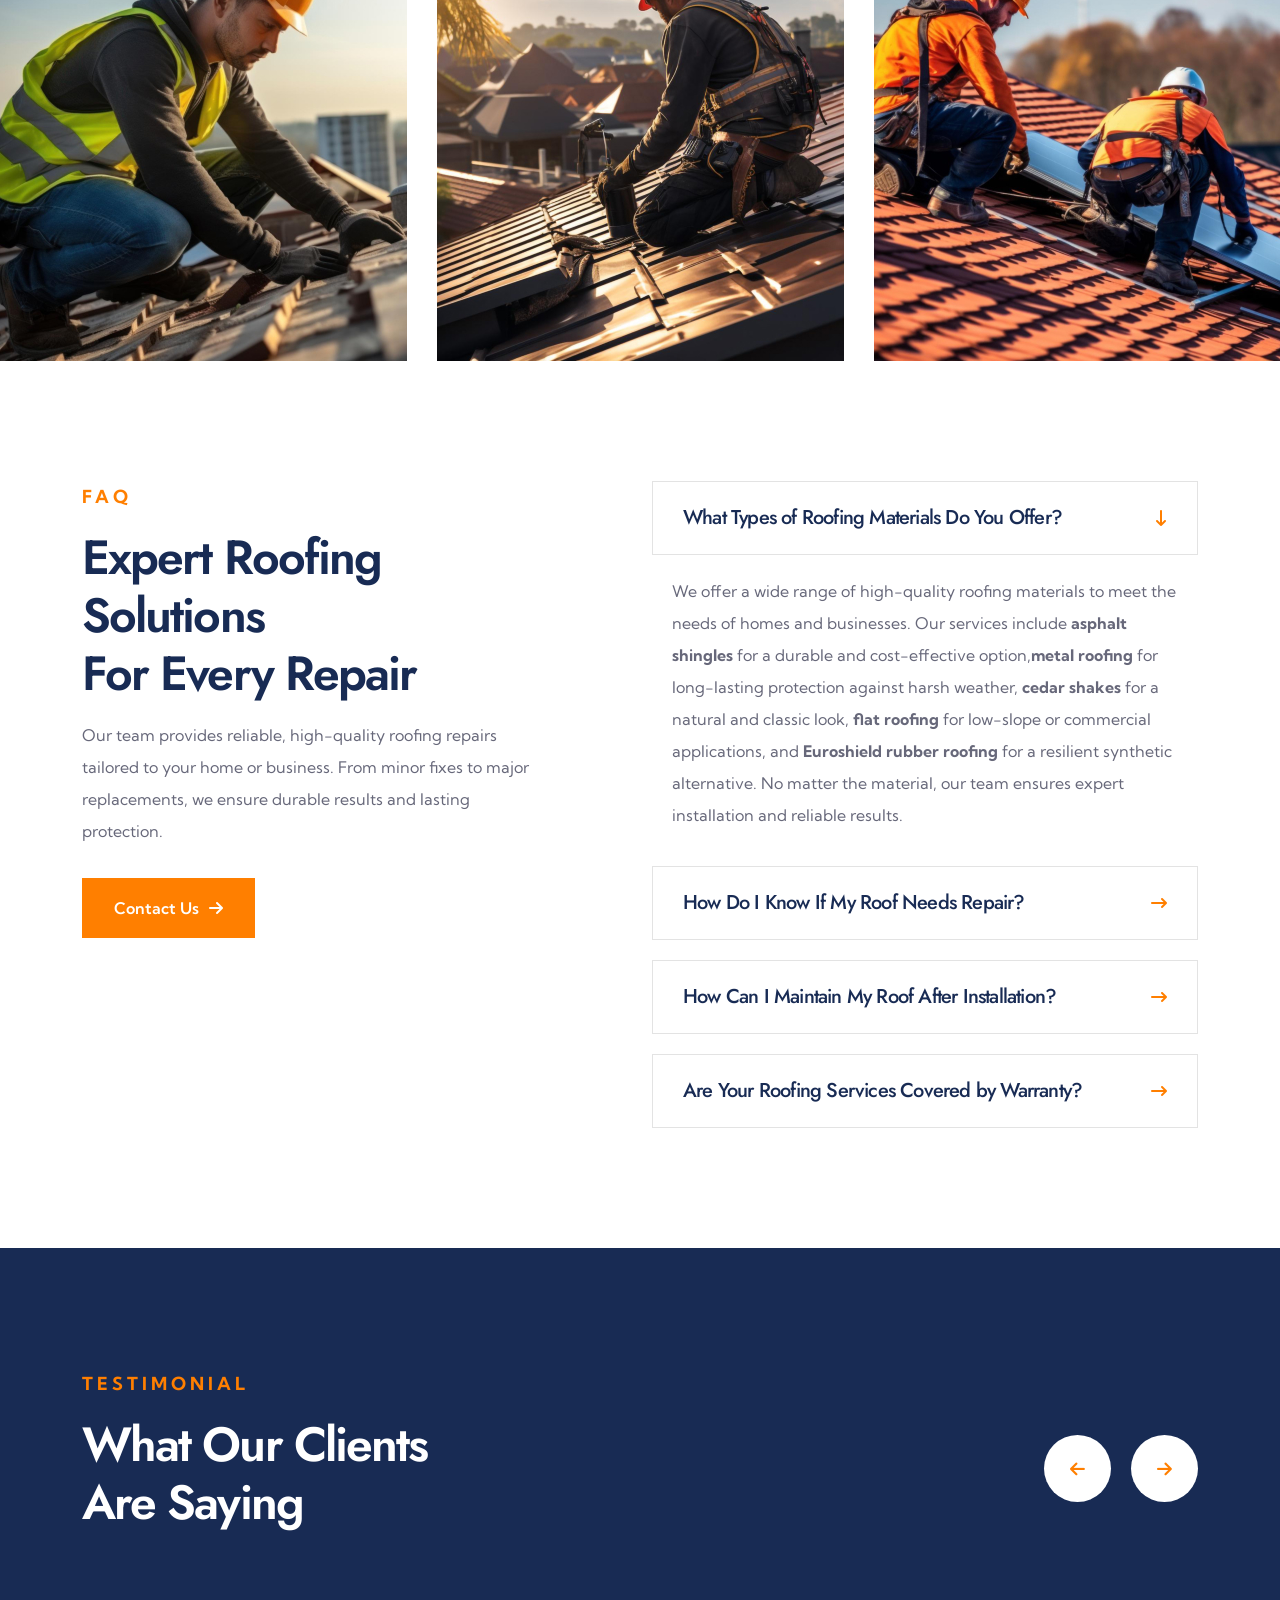
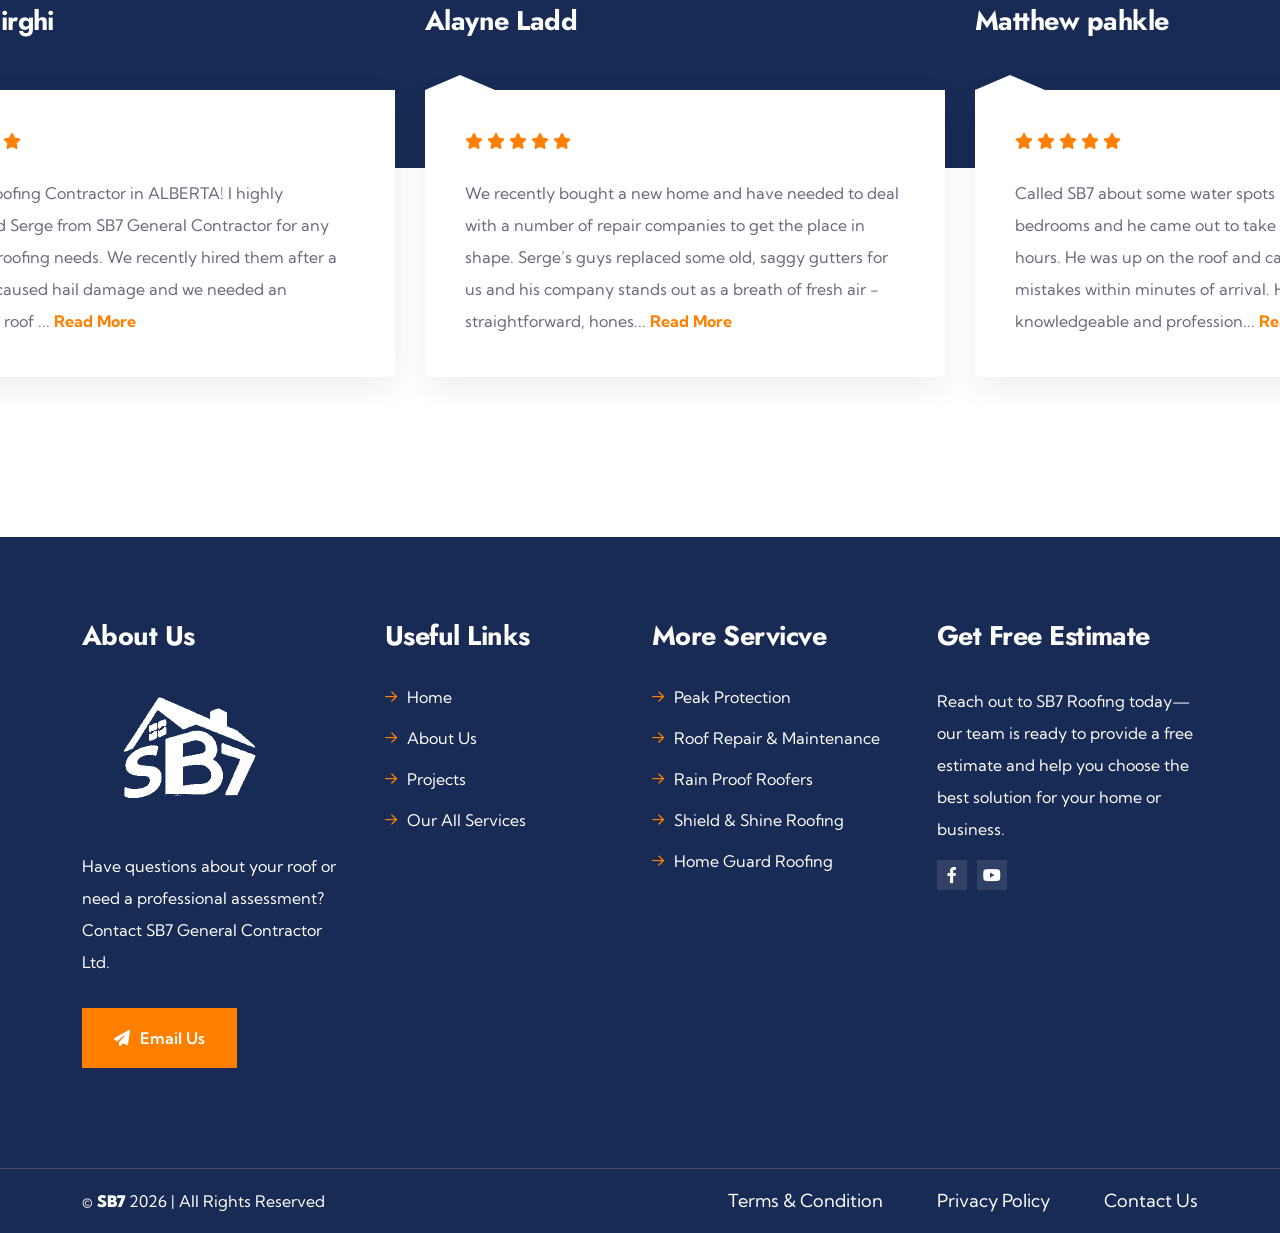
==== commit ee75619d: "reviews real" ====
--- a/index.html
+++ b/index.html
@@ -963,12 +963,10 @@
             <div class="slick-single-item">
                 <div class="single-testimonial custom-width">
                     <div class="client-inner">
-                        <div class="client-thumb">
-                            <img src="images/testimonial/v-2/t-1.jpg" alt="user" />
-                        </div>
+
                         <div class="client-info">
-                            <span class="name">William J. Lewis</span>
-                            <span class="designation">Director of XYZ</span>
+                            <span class="name">Keith Tough</span>
+
                         </div>
                     </div>
                     <div class="client-comment">
@@ -979,21 +977,27 @@
                             <i class="fa fa-star"></i>
                             <i class="fa fa-star"></i>
                         </div>
-                        <p>There are many variations of passages of Lorem Ipsum thei available, but the majority have
-                            There are many variations of passages of Lorem There are many variations of passages of
-                            Lorem Ipsum thei ges of Lorem</p>
+                        <p>Serge did an outstanding job on our roof replacement. We had just had an inspection done for
+                            a potential purchase and were told that the roof had about 2 years left on it. We kept that
+                            in mind and after the subsequent purchase, contacted several companies for quotes. Serge was
+                            the best deal for similar products, and we decided to use their services.
+
+                            The job was to include the main house roof and the garage roof. This was completed in one
+                            day. We were kept up to date through out the process and clearly met my expectations and the
+                            crew was hioghly professional.
+
+                            I would highly recommend SB7 to any of my friends for their roofing needs. Thank you vey
+                            much Serge.</p>
                     </div>
                 </div>
             </div>
             <div class="slick-single-item">
                 <div class="single-testimonial custom-width">
                     <div class="client-inner">
-                        <div class="client-thumb">
-                            <img src="images/testimonial/v-2/t-2.jpg" alt="user" />
-                        </div>
+
                         <div class="client-info">
-                            <span class="name">Salome R. Nguyen</span>
-                            <span class="designation">Manager of ABC</span>
+                            <span class="name">Vladimir Sirghi</span>
+
                         </div>
                     </div>
                     <div class="client-comment">
@@ -1004,21 +1008,28 @@
                             <i class="fa fa-star"></i>
                             <i class="fa fa-star"></i>
                         </div>
-                        <p>There are many variations of passages of Lorem Ipsum thei available, but the majority have
-                            There are many variations of passages of Lorem There are many variations of passages of
-                            Lorem Ipsum thei ges of Lorem</p>
+                        <p>The Best Roofing Contractor in ALBERTA!
+                            I highly recommend Serge from SB7 General Contractor for any residential roofing needs. We
+                            recently hired them after a bad storm caused hail damage and we needed an emergency roof
+                            repair.
+                            Their team was incredibly professional, providing a comprehensive roof inspection and a
+                            clear, affordable roof replacement cost estimate right away.
+                            They handled the entire asphalt shingle roof replacement process on our home in Edmonton.
+                            The quality of the roof installation was outstanding, and they completed the project
+                            quickly.
+                            If you are looking for a trustworthy and best roofing company near me that specializes in
+                            both roof repair and full new roof installation, look no further Serge from SB7 GENERAL
+                            CONTRACTOR is the local roofer you want on your side. Thank you for a fantastic new roof!
+                        </p>
                     </div>
                 </div>
             </div>
             <div class="slick-single-item">
                 <div class="single-testimonial custom-width">
                     <div class="client-inner">
-                        <div class="client-thumb">
-                            <img src="images/testimonial/v-2/t-3.jpg" alt="user" />
-                        </div>
+
                         <div class="client-info">
-                            <span class="name">Zachary R. Menard</span>
-                            <span class="designation">Marketer of NFC</span>
+                            <span class="name">Alayne Ladd</span>
                         </div>
                     </div>
                     <div class="client-comment">
@@ -1029,21 +1040,20 @@
                             <i class="fa fa-star"></i>
                             <i class="fa fa-star"></i>
                         </div>
-                        <p>There are many variations of passages of Lorem Ipsum thei available, but the majority have
-                            There are many variations of passages of Lorem There are many variations of passages of
-                            Lorem Ipsum thei ges of Lorem</p>
+                        <p>We recently bought a new home and have needed to deal with a number of repair companies to
+                            get the place in shape. Serge’s guys replaced some old, saggy gutters for us and his company
+                            stands out as a breath of fresh air - straightforward, honest, reliable - no BS. Appreciated
+                            the extra effort he and Bali put in to make sure we were happy</p>
                     </div>
                 </div>
             </div>
             <div class="slick-single-item">
                 <div class="single-testimonial custom-width">
                     <div class="client-inner">
-                        <div class="client-thumb">
-                            <img src="images/testimonial/v-2/t-4.jpg" alt="user" />
-                        </div>
+
                         <div class="client-info">
-                            <span class="name">William J. Lewis</span>
-                            <span class="designation">Director of XYZ</span>
+                            <span class="name">Matthew pahkle</span>
+
                         </div>
                     </div>
                     <div class="client-comment">
@@ -1054,21 +1064,20 @@
                             <i class="fa fa-star"></i>
                             <i class="fa fa-star"></i>
                         </div>
-                        <p>There are many variations of passages of Lorem Ipsum thei available, but the majority have
-                            There are many variations of passages of Lorem There are many variations of passages of
-                            Lorem Ipsum thei ges of Lorem</p>
+                        <p>Called SB7 about some water spots I had noticed in our bedrooms and he came out to take a
+                            look within a few hours. He was up on the roof and caulking the prior roofers mistakes
+                            within minutes of arrival. He was very knowledgeable and professional. 5/5 would recommend.
+                        </p>
                     </div>
                 </div>
             </div>
             <div class="slick-single-item">
                 <div class="single-testimonial custom-width">
                     <div class="client-inner">
-                        <div class="client-thumb">
-                            <img src="images/testimonial/v-2/t-5.jpg" alt="user" />
-                        </div>
+
                         <div class="client-info">
-                            <span class="name">Salome R. Nguyen</span>
-                            <span class="designation">Manager of ABC</span>
+                            <span class="name">Debbie L</span>
+
                         </div>
                     </div>
                     <div class="client-comment">
@@ -1079,21 +1088,21 @@
                             <i class="fa fa-star"></i>
                             <i class="fa fa-star"></i>
                         </div>
-                        <p>There are many variations of passages of Lorem Ipsum thei available, but the majority have
-                            There are many variations of passages of Lorem There are many variations of passages of
-                            Lorem Ipsum thei ges of Lorem</p>
+                        <p>Had some shingles blow off with high winds .My husband phoned Serge and he was out that
+                            morning inspecting our roof. Showed us pictures of many missing shingles.Our house was was
+                            in urgent need of all new shingles on roof .He was able to move his schedule around to
+                            accommodate us ,and the team started next day! Much appreciated as I am sure we would have
+                            had water, if rained.
+                            Thanks again! Roof looks great!</p>
                     </div>
                 </div>
             </div>
             <div class="slick-single-item">
                 <div class="single-testimonial custom-width">
                     <div class="client-inner">
-                        <div class="client-thumb">
-                            <img src="images/testimonial/v-2/t-6.jpg" alt="user" />
-                        </div>
+
                         <div class="client-info">
-                            <span class="name">Zachary R. Menard</span>
-                            <span class="designation">Marketer of NFC</span>
+                            <span class="name">Dhaval Gandhi</span>
                         </div>
                     </div>
                     <div class="client-comment">
@@ -1104,9 +1113,11 @@
                             <i class="fa fa-star"></i>
                             <i class="fa fa-star"></i>
                         </div>
-                        <p>There are many variations of passages of Lorem Ipsum thei available, but the majority have
-                            There are many variations of passages of Lorem There are many variations of passages of
-                            Lorem Ipsum thei ges of Lorem</p>
+                        <p>Thank you Serge for come to rescue at the time of need. I had water leak from 12 years old
+                            roof due to builder (Bedrock/Carrington) workmanship. Shingles supposed to last 35 years but
+                            poor work done by Bedrock/Carrington it started to leak. Serge came to see the problem, used
+                            tarp to cover to avoid further leak. Next day came in and replaced shingles and piece of
+                            plywood which was water damaged. Thank you Serge.</p>
                     </div>
                 </div>
             </div>
--- a/css/style.css
+++ b/css/style.css
@@ -10885,8 +10885,10 @@
     display: flex;
     flex-wrap: nowrap;
     align-items: center;
-    gap: 1.5rem;
     margin: 2rem 0;
+}
+.reviews-container :hover {
+    color: rgb(17 24 39 / var(--tw-text-opacity, 1));
 }
 .google-icon{
     line-height: inherit;
@@ -10916,4 +10918,20 @@
     height: 1.25rem;
     fill:    #facc15;
 }
+/* Mobile centering for reviews-container */
+@media (max-width: 768px) {
+    .reviews-container {
+        justify-content: center;
+        text-align: center;
+    }
+}
+/* Read More/Read Less links */
+.read-more, .read-less {
+    color: #ff7f00;
+    text-decoration: none;
+    font-weight: bold;
+}
+.read-more:hover, .read-less:hover {
+    text-decoration: underline;
+}
 /*# sourceMappingURL=style.css.map */
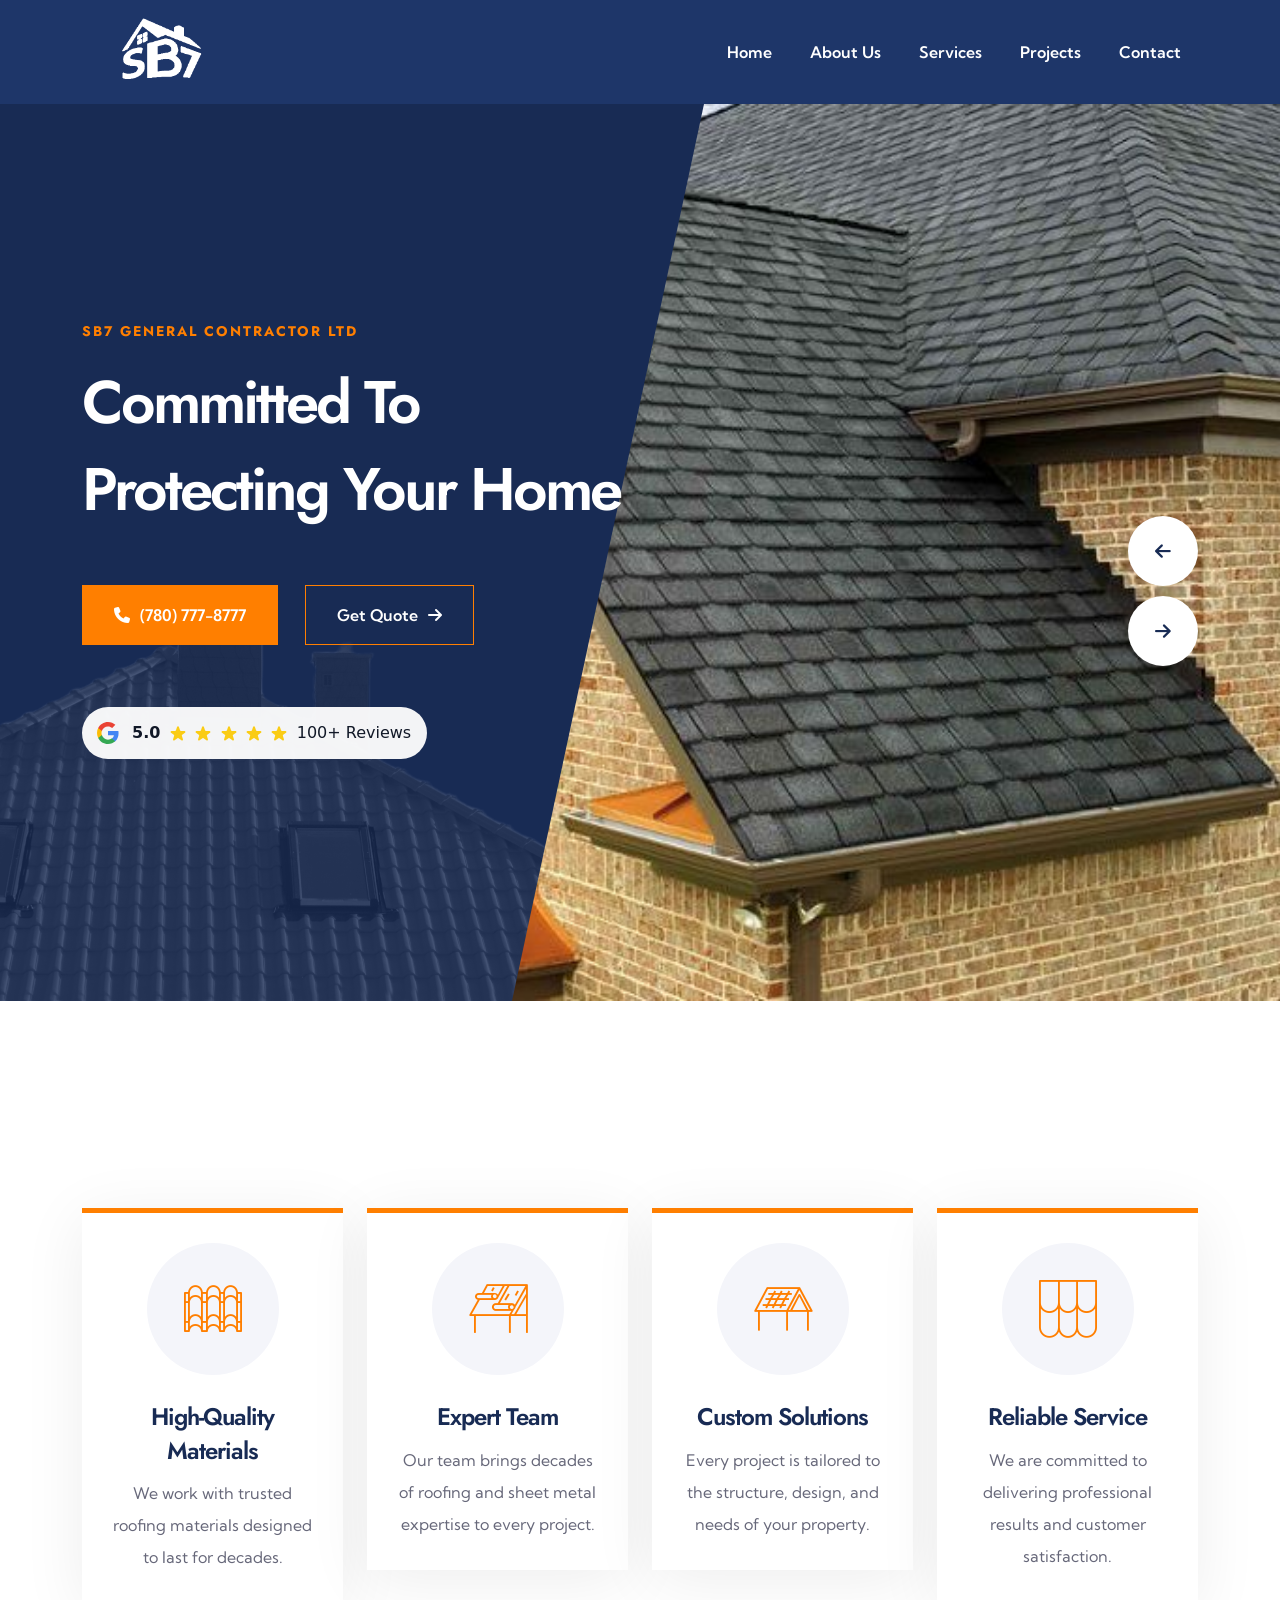
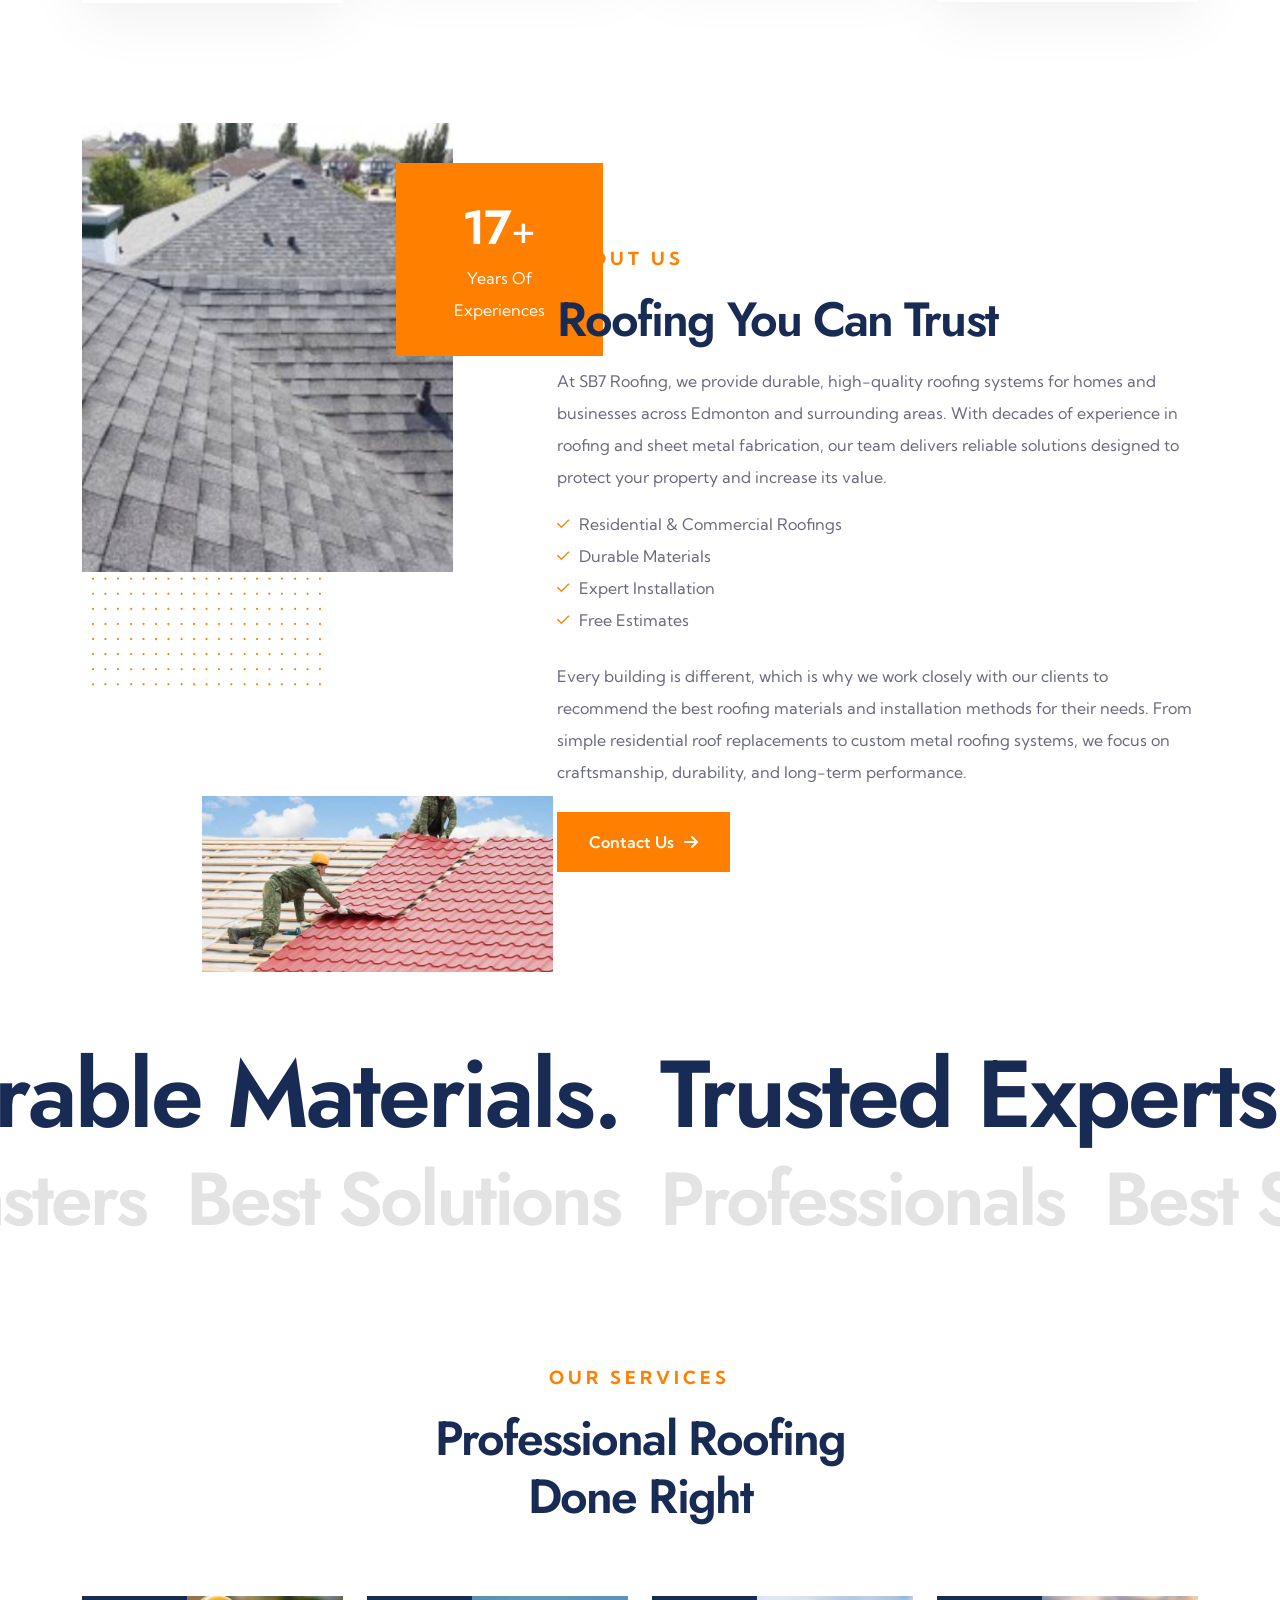
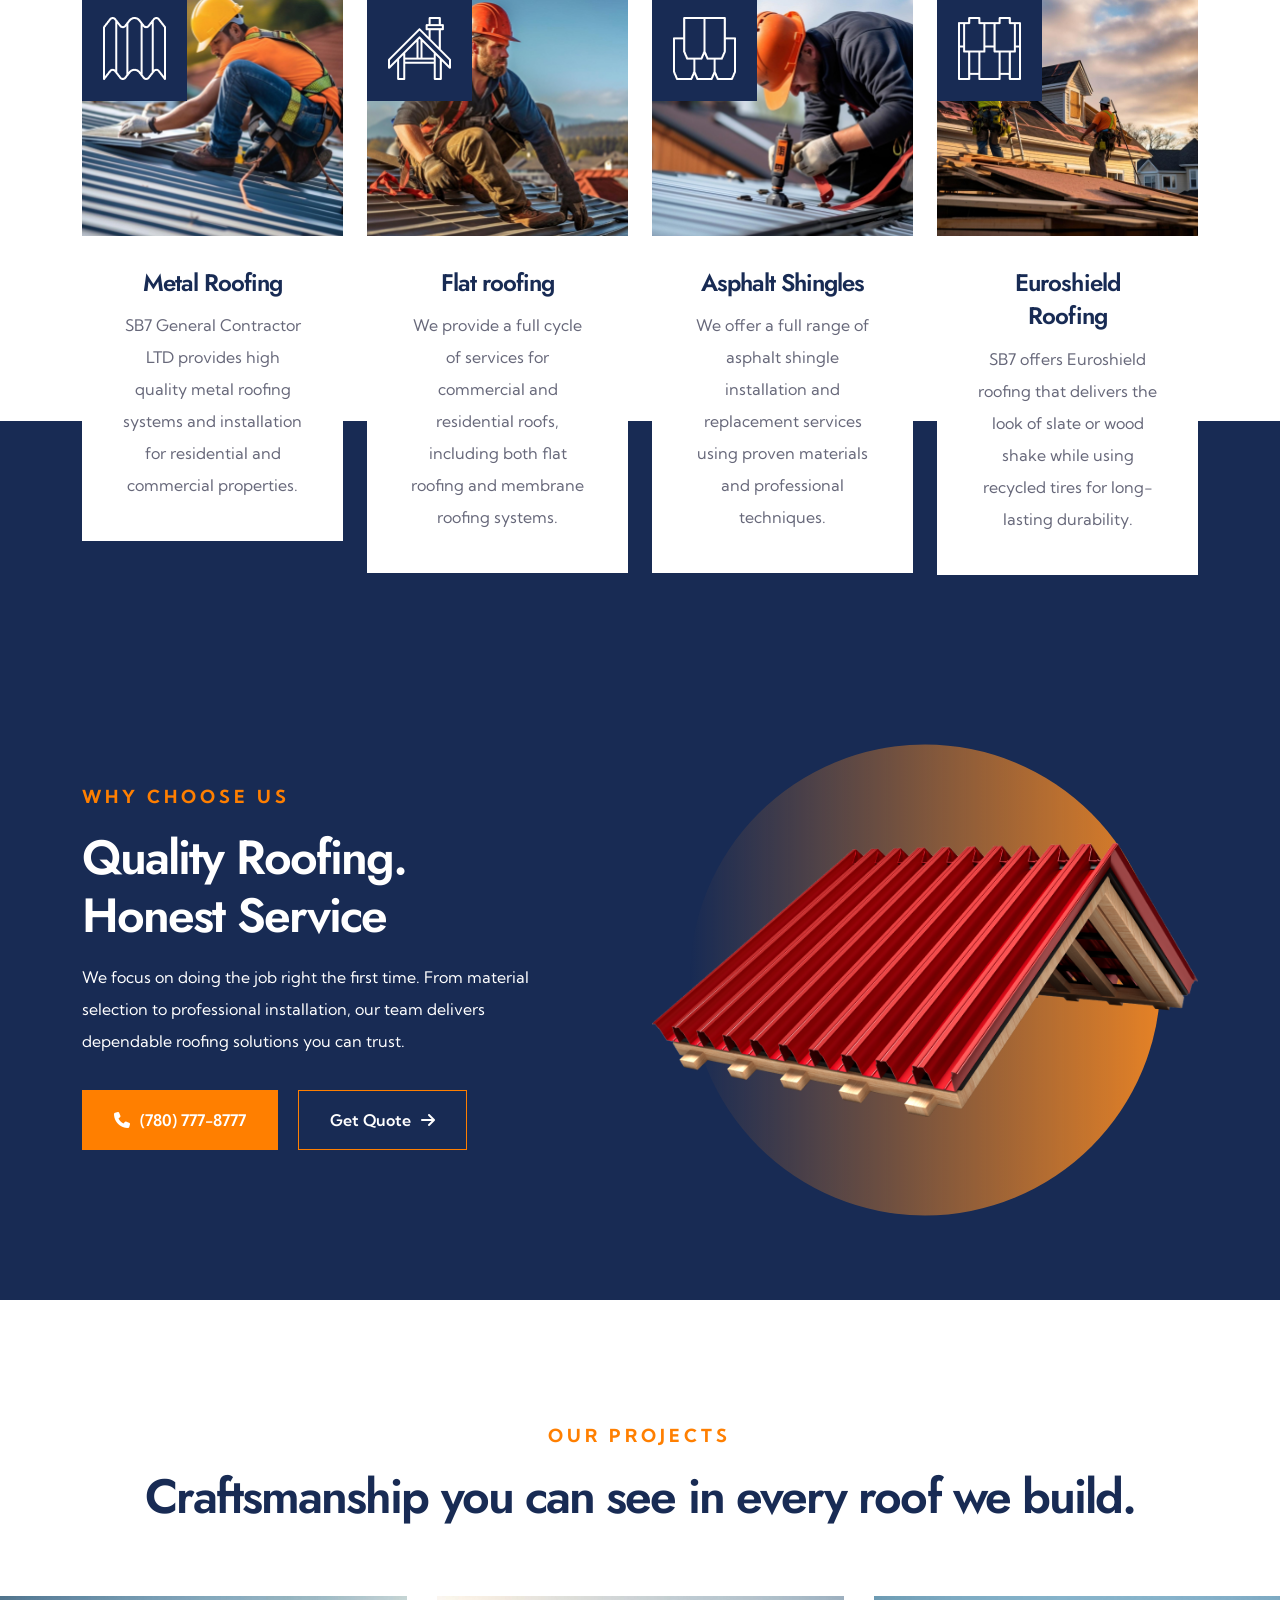
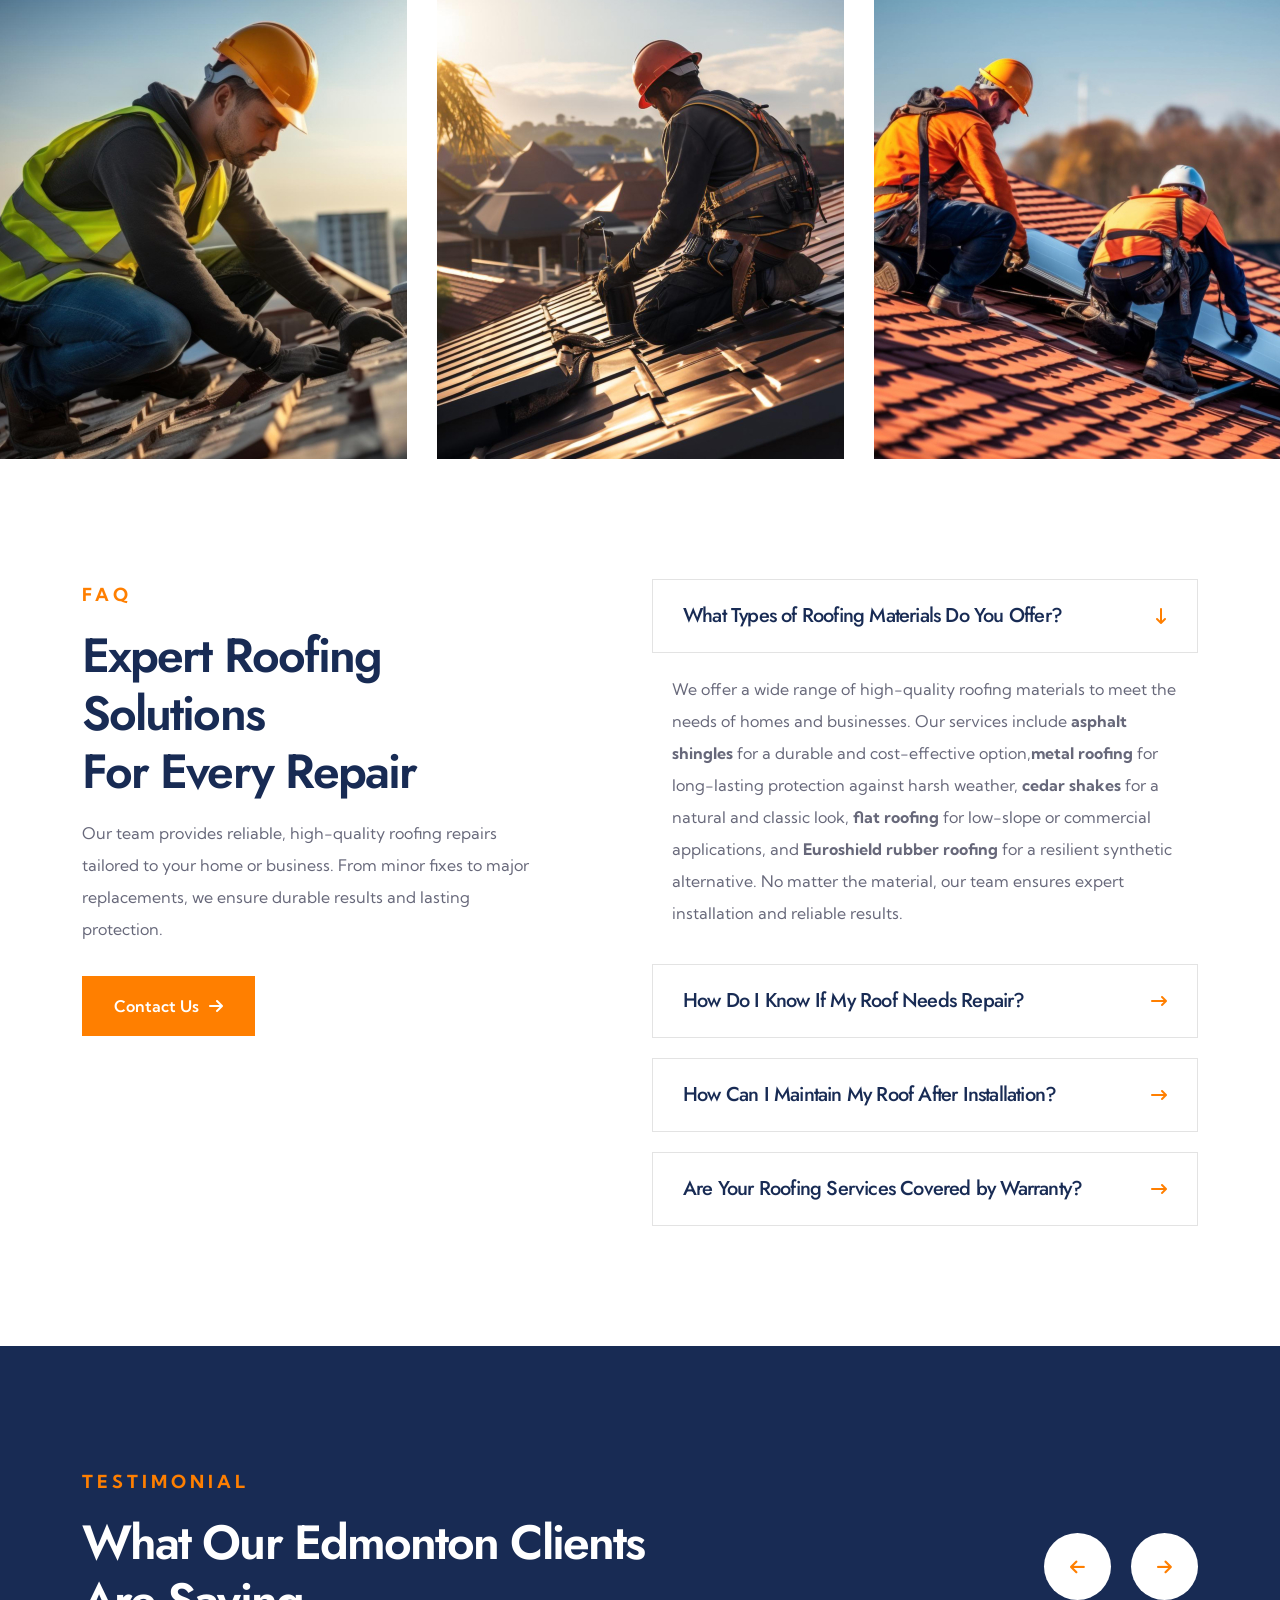
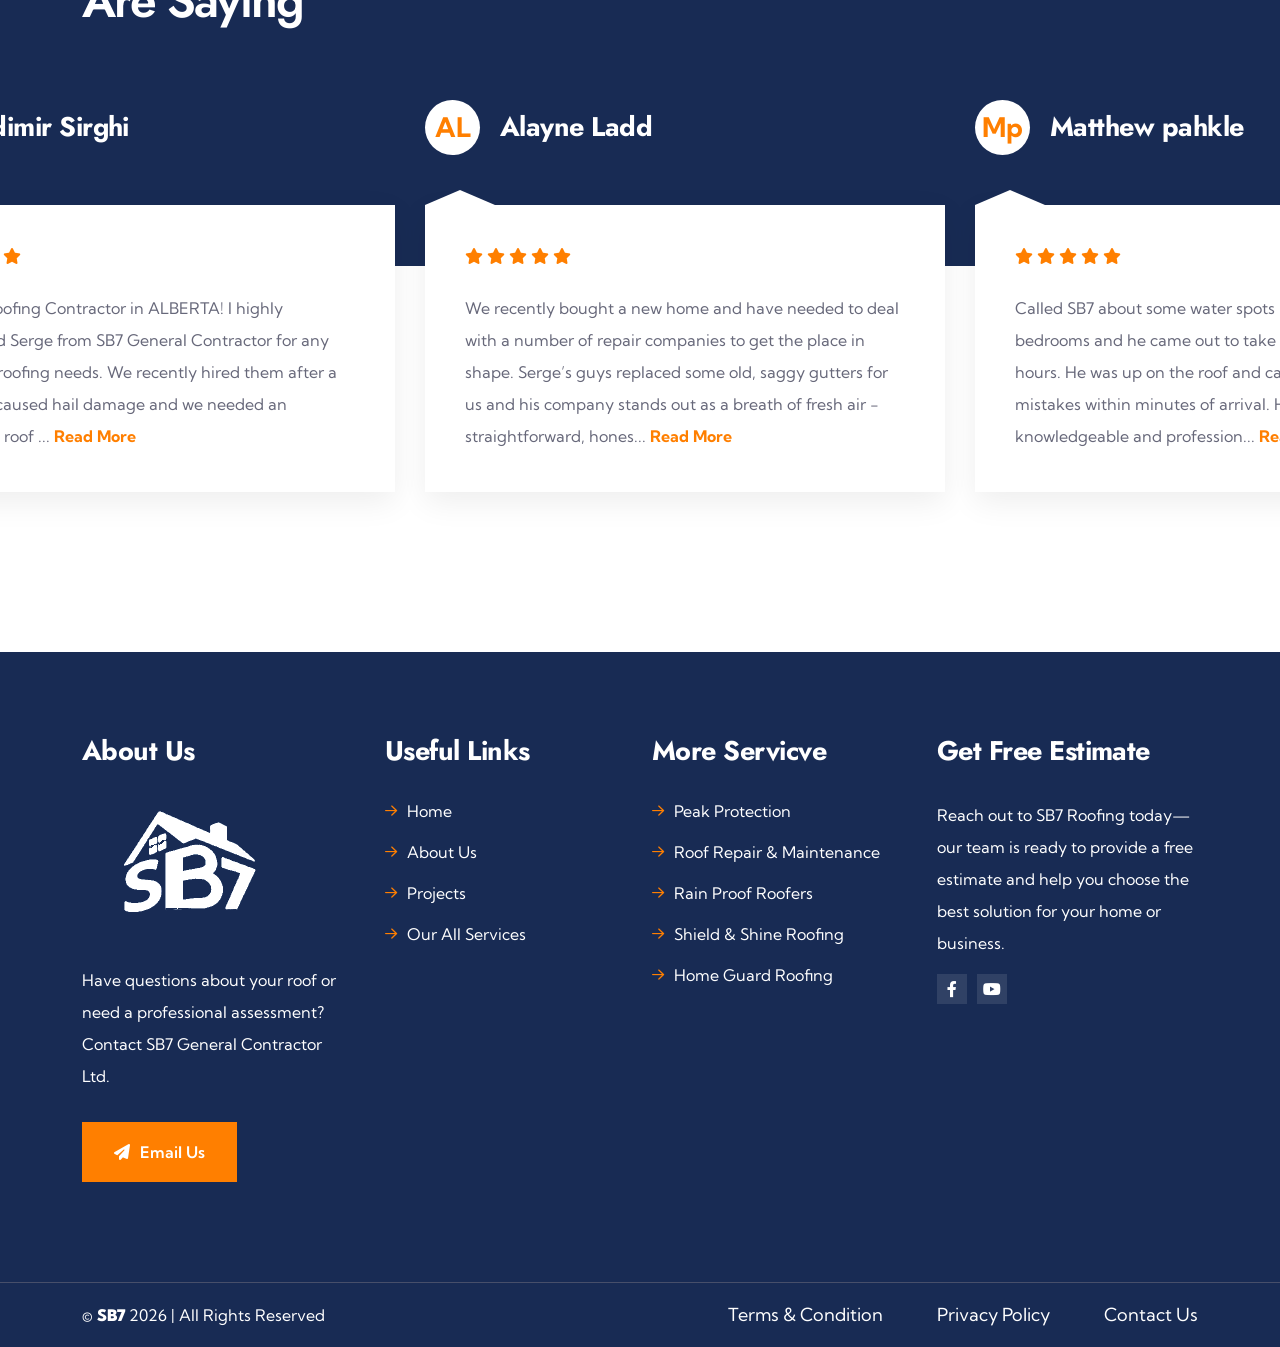
==== commit f6823c46: "services" ====
--- a/index.html
+++ b/index.html
@@ -569,7 +569,7 @@
             <!-- Section Title End -->
             <div class="row gy-5">
                 <!-- single Info Card start -->
-                <div class="col-md-6 col-lg-4 wow fadeInUp" data-wow-delay="0ms" data-wow-duration="1500ms">
+                <div class="col-md-6 col-lg-3 wow fadeInUp" data-wow-delay="0ms" data-wow-duration="1500ms">
                     <div class="te-info-card style-1 te-content-center">
                         <div class="te-info-card-inner">
                             <div class="te-image-wrapper">
@@ -587,7 +587,7 @@
                                 <div class="te-content">
                                     <p class="te-desc">SB7 General Contractor LTD provides high quality
                                         metal roofing systems and installation for residential and commercial
-                                        properties in Edmonton.
+                                        properties.
                                     </p>
                                 </div>
                             </div>
@@ -596,7 +596,7 @@
                 </div>
                 <!-- single Info Card End -->
                 <!-- single Info Card Start -->
-                <div class="col-md-6 col-lg-4 wow fadeInUp" data-wow-delay="400ms" data-wow-duration="1500ms">
+                <div class="col-md-6 col-lg-3 wow fadeInUp" data-wow-delay="400ms" data-wow-duration="1500ms">
                     <div class="te-info-card style-1 te-content-center">
                         <div class="te-info-card-inner">
                             <div class="te-image-wrapper">
@@ -621,7 +621,7 @@
                 </div>
                 <!-- single Info Card End -->
                 <!-- single Info Card Start -->
-                <div class="col-md-6 col-lg-4 wow fadeInUp" data-wow-delay="800ms" data-wow-duration="1500ms">
+                <div class="col-md-6 col-lg-3 wow fadeInUp" data-wow-delay="800ms" data-wow-duration="1500ms">
                     <div class="te-info-card style-1 te-content-center">
                         <div class="te-info-card-inner">
                             <div class="te-image-wrapper">
@@ -640,6 +640,33 @@
                                     <p class="te-desc">We offer a full range of asphalt shingle installation and
                                         replacement
                                         services using proven materials and professional techniques. </p>
+                                </div>
+                            </div>
+                        </div>
+                    </div>
+                </div>
+                <!-- single Info Card End -->
+
+                <!-- single Info Card start -->
+                <div class="col-md-6 col-lg-3 wow fadeInUp" data-wow-delay="1200ms" data-wow-duration="1500ms">
+                    <div class="te-info-card style-1 te-content-center">
+                        <div class="te-info-card-inner">
+                            <div class="te-image-wrapper">
+                                <div class="image">
+                                    <img src="images/service/v-1/service-4.jpg" alt="image" />
+                                </div>
+                                <div class="te-icon">
+                                    <img src="images/icon/info-card/v-1/icon-4.png" alt="image" />
+                                </div>
+                            </div>
+                            <div class="te-content-wrapper">
+                                <div class="te-title-wrapper">
+                                    <h3 class="te-title"><a href="service-details.html">Euroshield Roofing</a></h3>
+                                </div>
+                                <div class="te-content">
+                                    <p class="te-desc">SB7 offers Euroshield roofing that delivers the look of slate
+                                        or wood shake while using recycled tires for long-lasting durability.
+                                    </p>
                                 </div>
                             </div>
                         </div>
@@ -941,7 +968,7 @@
                             <div>
                                 <span class="short-title only-divider">Testimonial</span>
                             </div>
-                            <h2 class="title text-white">What Our Clients <br /> Are Saying</h2>
+                            <h2 class="title text-white">What Our Edmonton Clients <br /> Are Saying</h2>
                         </div>
                         <div class="te-section-desc">
                             <div class="te-slider-btn-wrapper">
@@ -963,7 +990,7 @@
             <div class="slick-single-item">
                 <div class="single-testimonial custom-width">
                     <div class="client-inner">
-
+                        <div class='client-initials'>KT</div>
                         <div class="client-info">
                             <span class="name">Keith Tough</span>
 
@@ -994,7 +1021,7 @@
             <div class="slick-single-item">
                 <div class="single-testimonial custom-width">
                     <div class="client-inner">
-
+                        <div class='client-initials'>VS</div>
                         <div class="client-info">
                             <span class="name">Vladimir Sirghi</span>
 
@@ -1027,7 +1054,7 @@
             <div class="slick-single-item">
                 <div class="single-testimonial custom-width">
                     <div class="client-inner">
-
+                        <div class="client-initials">AL</div>
                         <div class="client-info">
                             <span class="name">Alayne Ladd</span>
                         </div>
@@ -1050,7 +1077,7 @@
             <div class="slick-single-item">
                 <div class="single-testimonial custom-width">
                     <div class="client-inner">
-
+                        <div class='client-initials'>Mp</div>
                         <div class="client-info">
                             <span class="name">Matthew pahkle</span>
 
@@ -1074,7 +1101,7 @@
             <div class="slick-single-item">
                 <div class="single-testimonial custom-width">
                     <div class="client-inner">
-
+                        <div class='client-initials'>DL</div>
                         <div class="client-info">
                             <span class="name">Debbie L</span>
 
@@ -1100,7 +1127,7 @@
             <div class="slick-single-item">
                 <div class="single-testimonial custom-width">
                     <div class="client-inner">
-
+                        <div class='client-initials'>DG</div>
                         <div class="client-info">
                             <span class="name">Dhaval Gandhi</span>
                         </div>
--- a/css/style.css
+++ b/css/style.css
@@ -5615,6 +5615,20 @@
     width: 55px;
     float: left;
     overflow: hidden; }
+  .single-testimonial .client-initials {
+    display: flex;
+    align-items: center;
+    justify-content: center;
+    width: 55px;
+    height: 55px;
+    margin-right: 20px;
+    border-radius: 50%;
+    background: #ffffff;
+    font-size: 27px;
+    font-weight: 700;
+    color: #ff7f00;
+    flex-shrink: 0;
+  }
   .single-testimonial .client-info .name {
     font-family: "Jost", sans-serif;
     font-size: 27px;
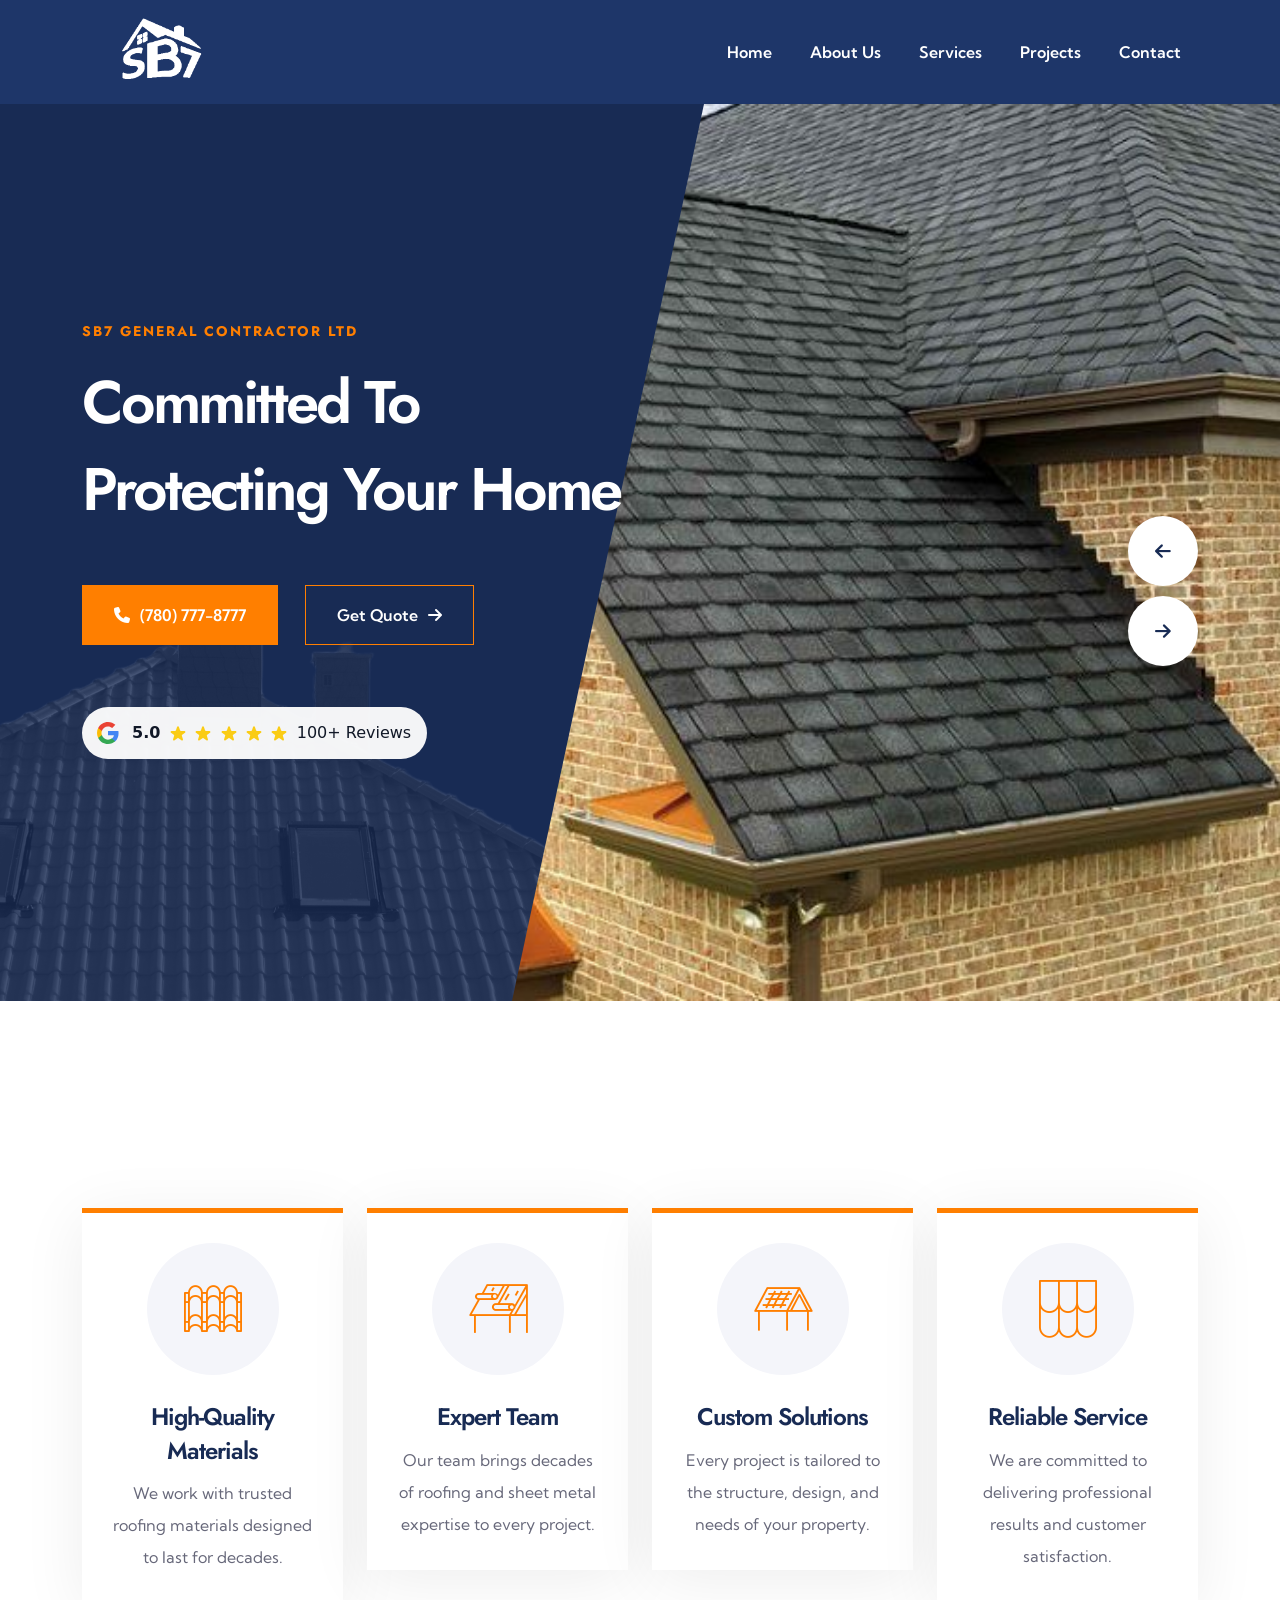
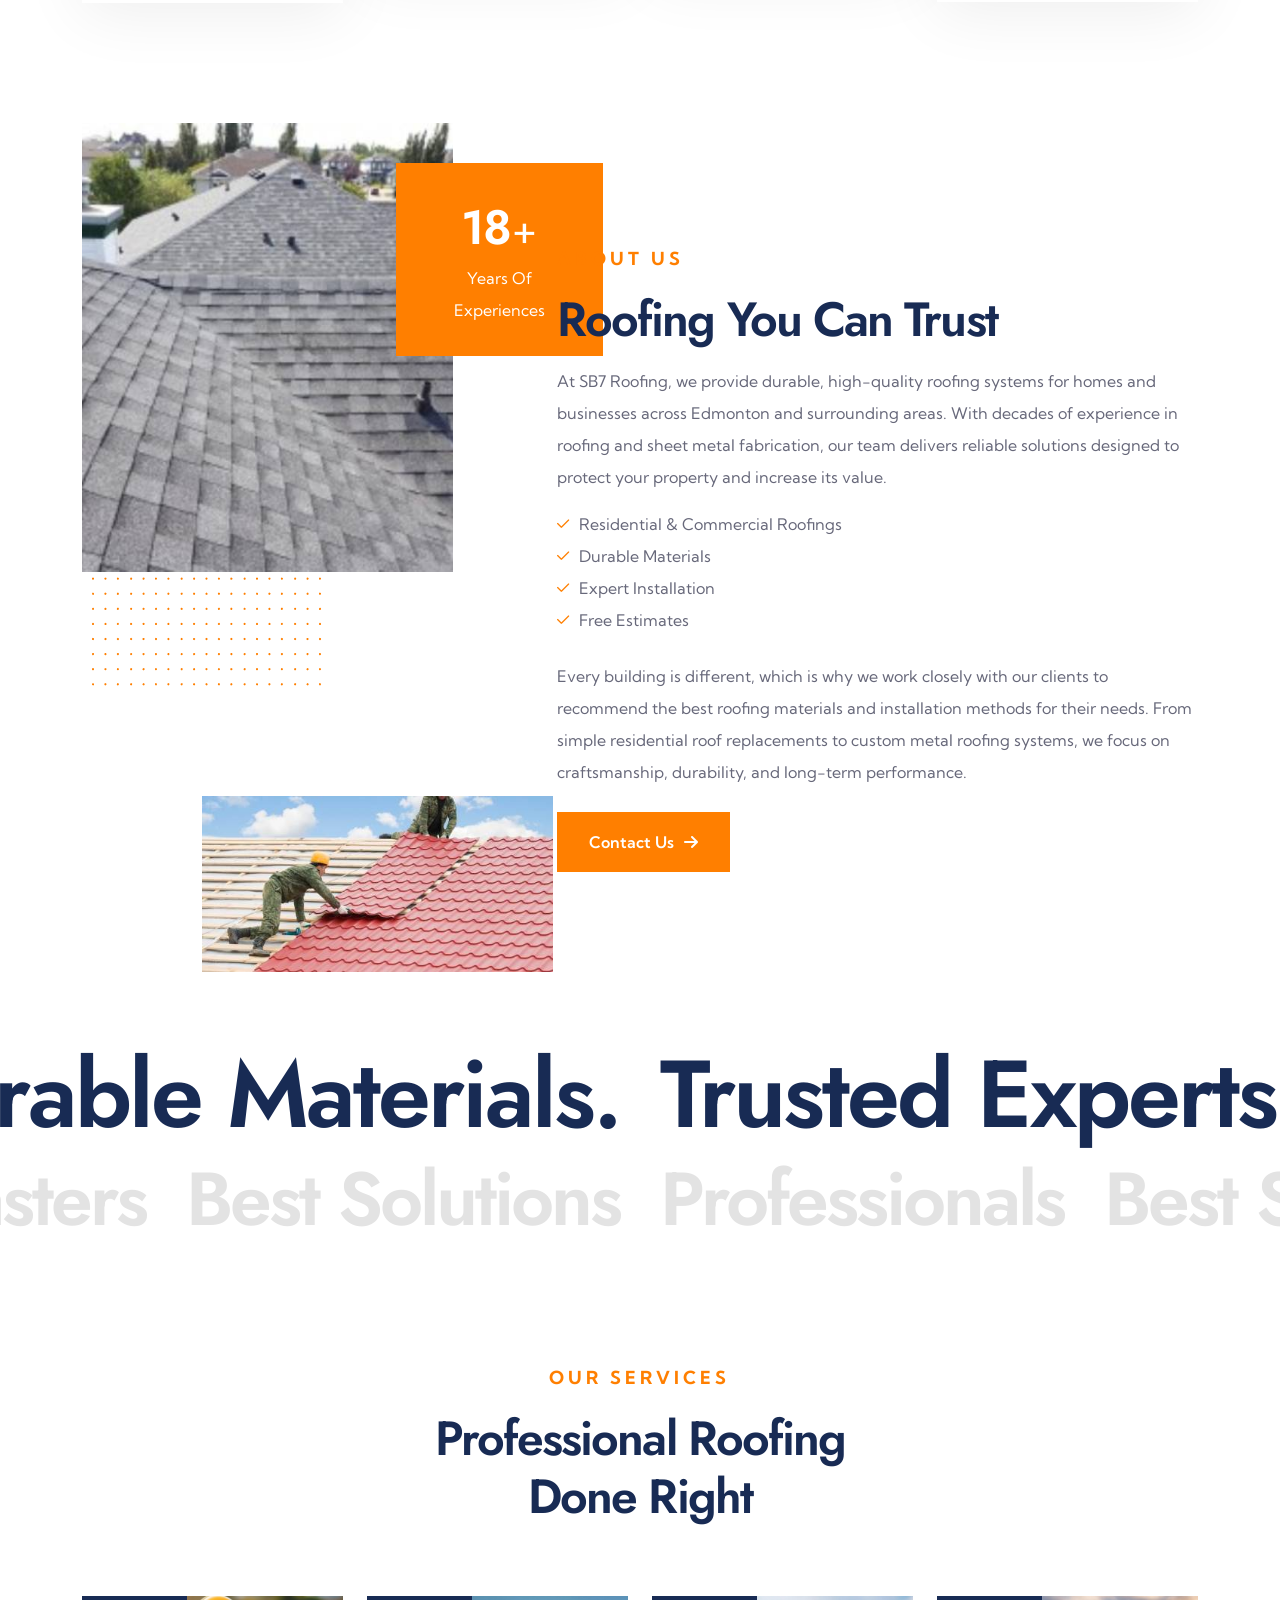
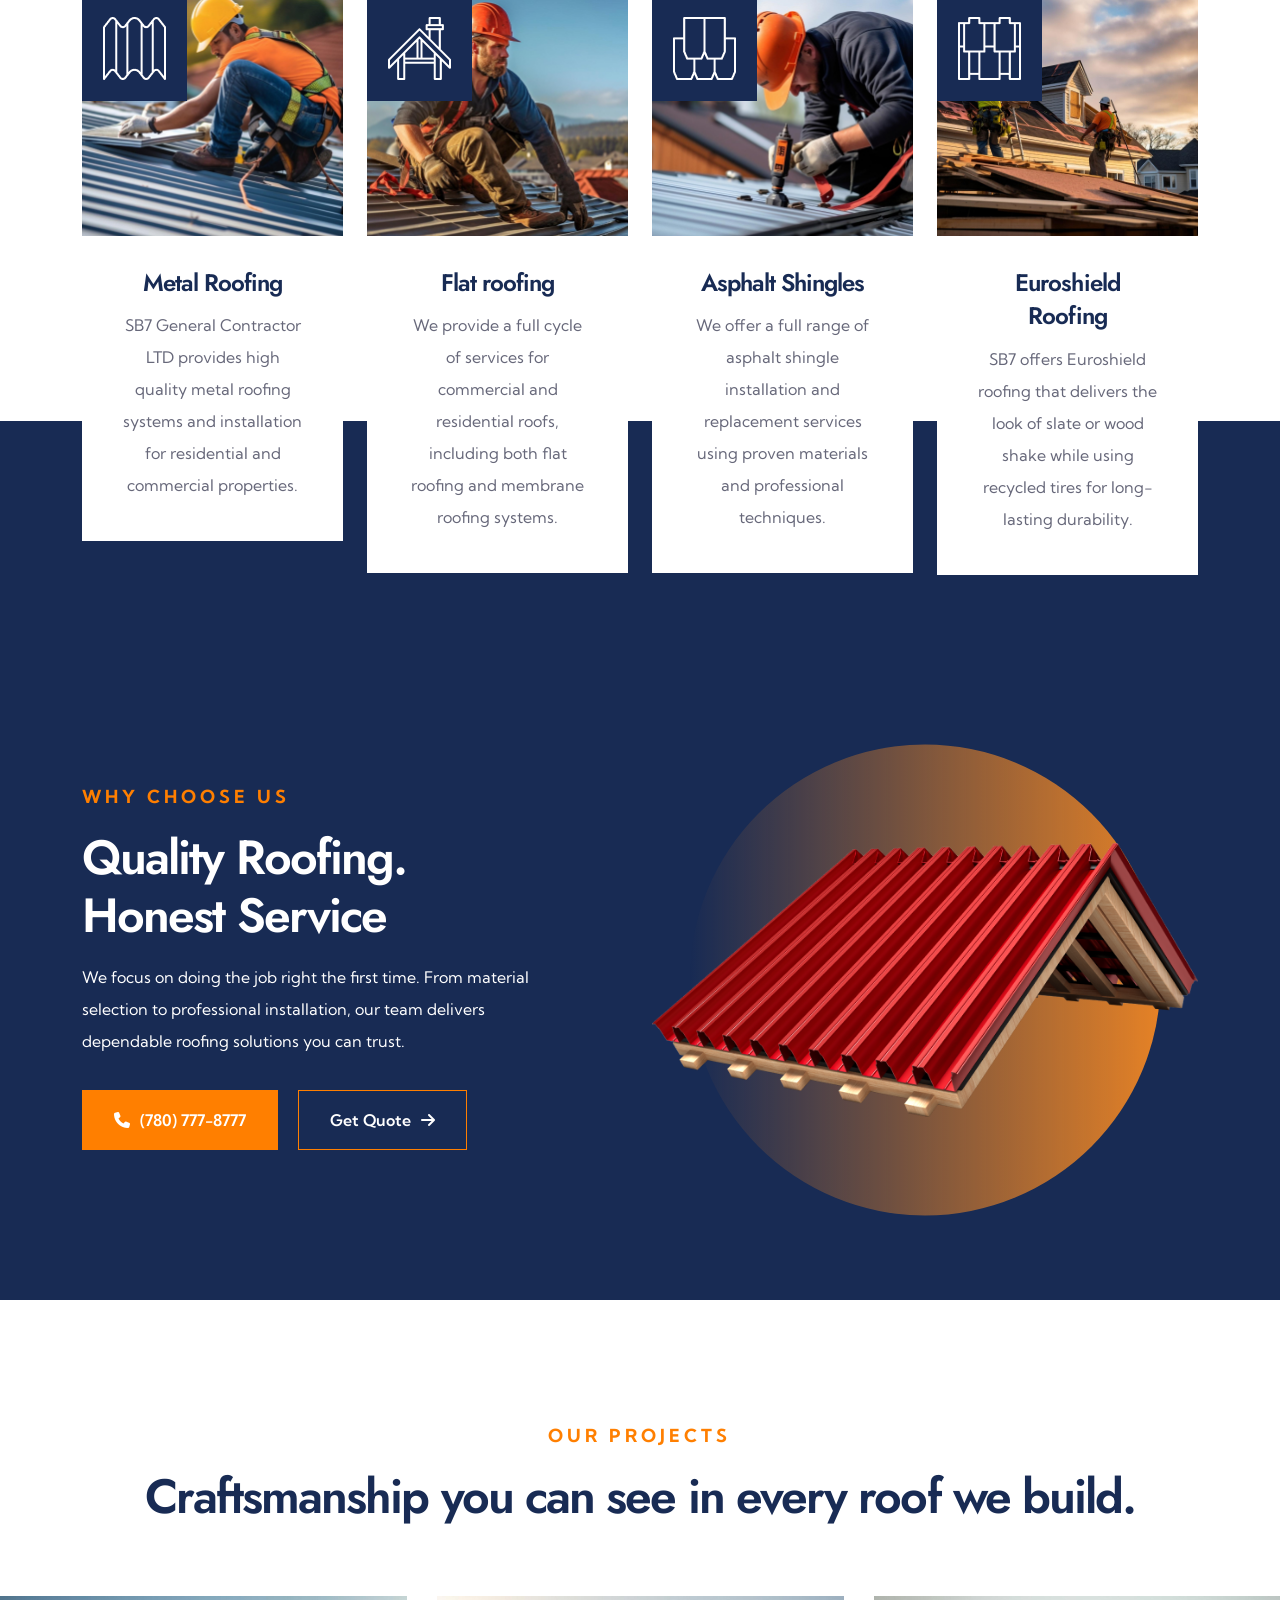
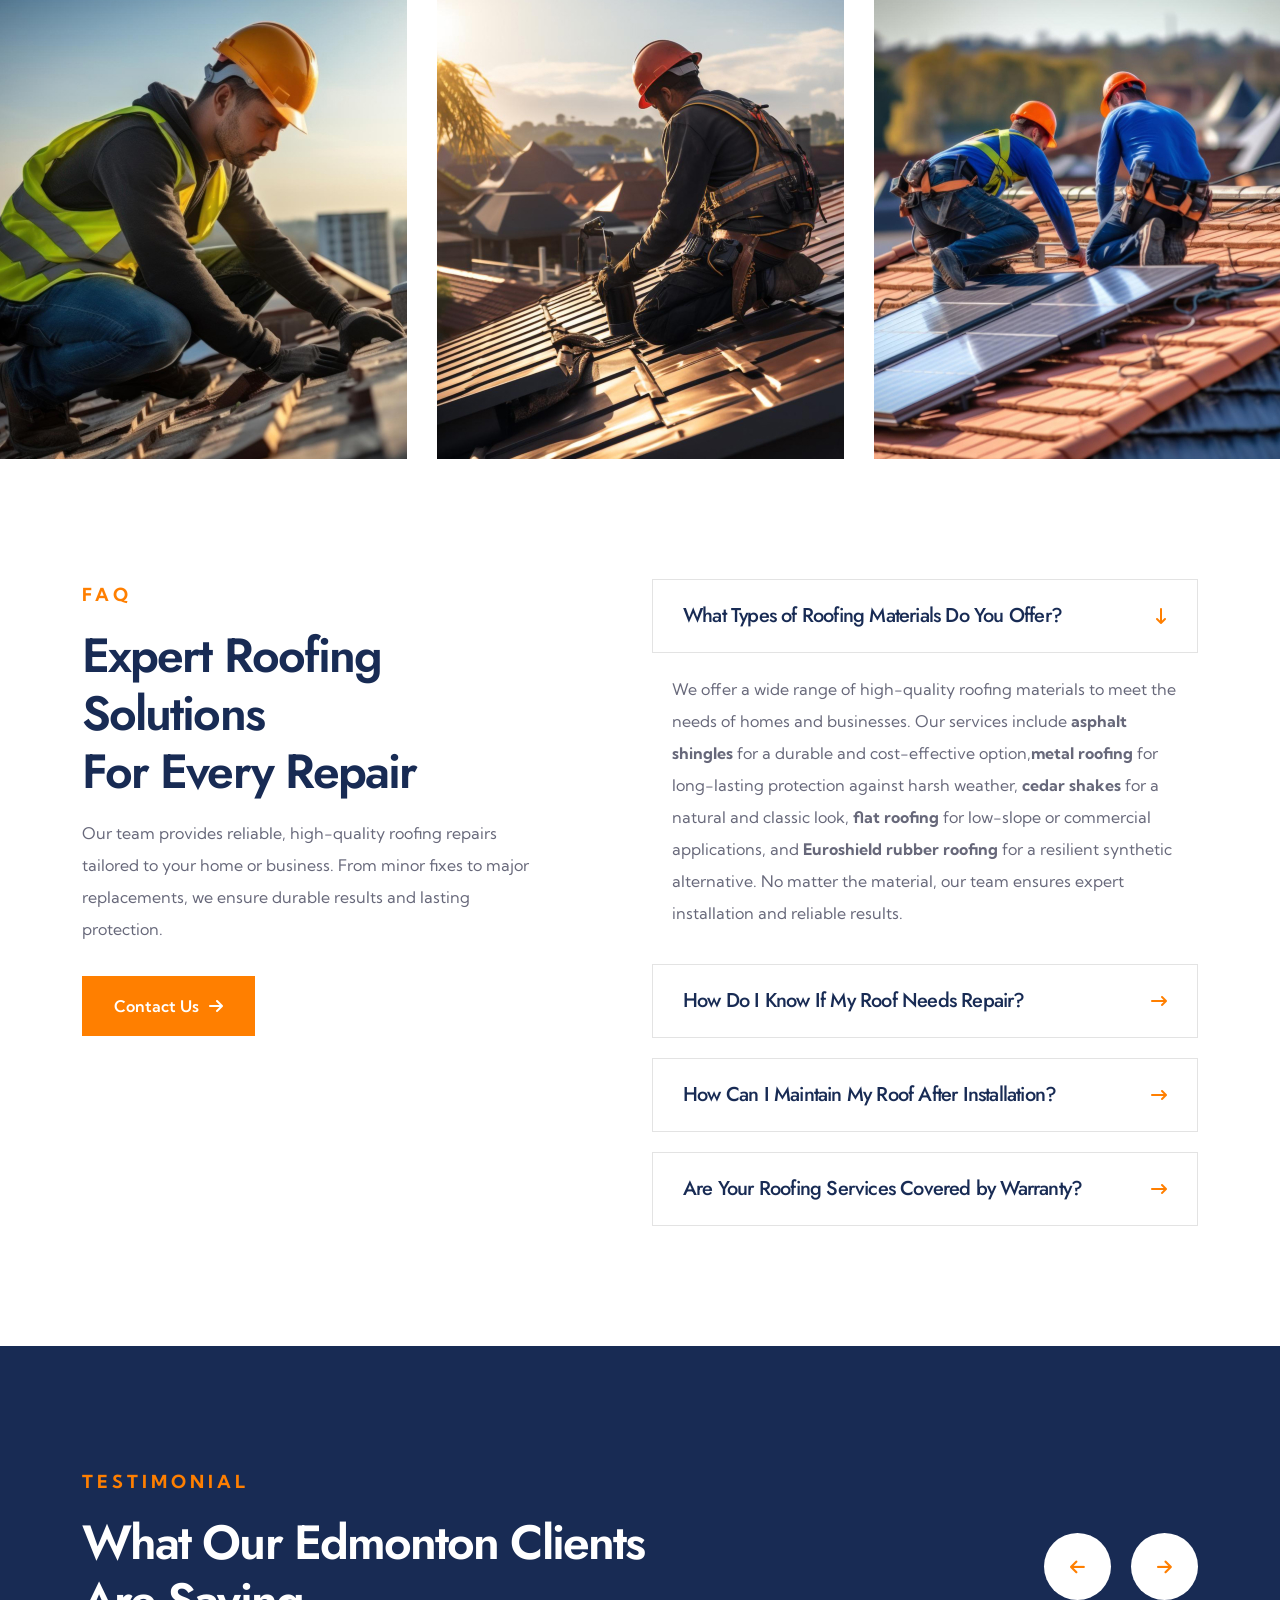
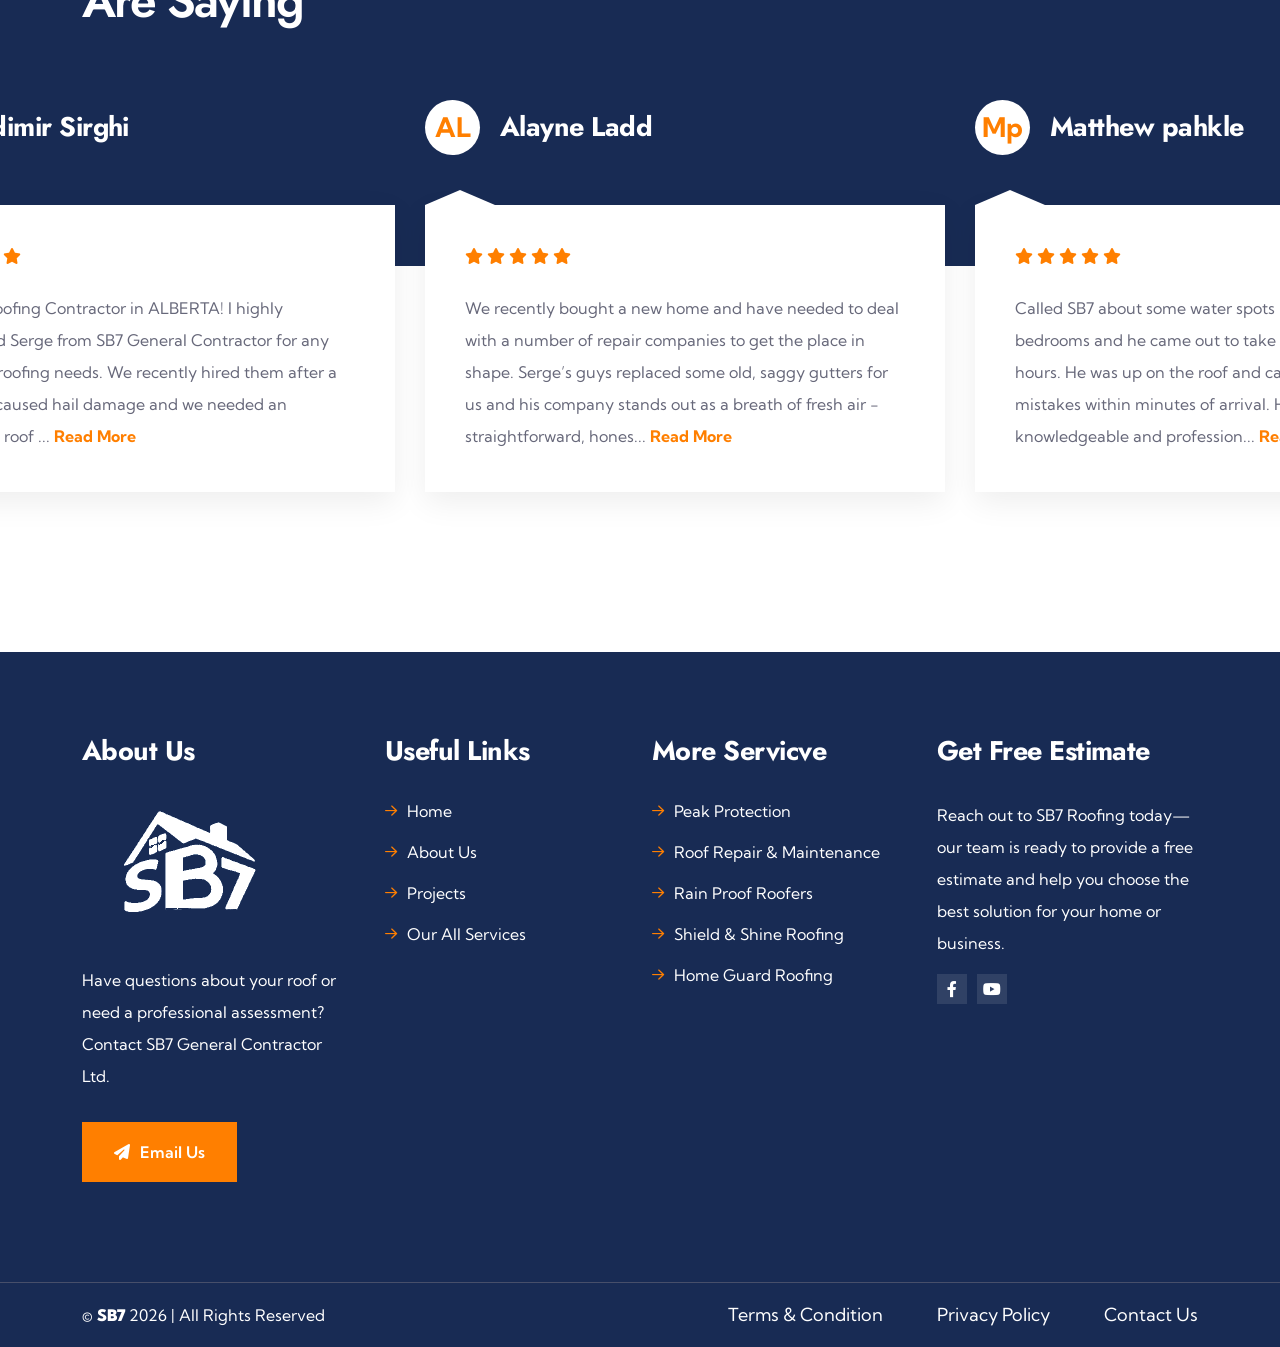
==== commit f5d53d3e: "pics updates" ====
--- a/index.html
+++ b/index.html
@@ -742,7 +742,7 @@
                         <img src="images/portfolio-slider/p1.jpg" alt="image">
                     </div>
                     <div class="content">
-                        <h3 class="title"><a href="index.html#">Roof Insulation Repair</a></h3>
+                        <h3 class="title"><a href="index.html#">Roof Replacement</a></h3>
                         <span class="sub-title">Roof Services</span>
                     </div>
                 </div>
@@ -753,18 +753,7 @@
                         <img src="images/portfolio-slider/p2.jpg" alt="image">
                     </div>
                     <div class="content">
-                        <h3 class="title"><a href="index.html#">Storm Damage Repair</a></h3>
-                        <span class="sub-title">Roof Services</span>
-                    </div>
-                </div>
-            </div>
-            <div class="portfolio-slider-slick-item">
-                <div class="portfolio-slider-card style-1">
-                    <div class="image">
-                        <img src="images/portfolio-slider/p3.jpg" alt="image">
-                    </div>
-                    <div class="content">
-                        <h3 class="title"><a href="index.html#">Roof Insulation</a></h3>
+                        <h3 class="title"><a href="index.html#">Roof Repair</a></h3>
                         <span class="sub-title">Roof Services</span>
                     </div>
                 </div>
@@ -775,7 +764,7 @@
                         <img src="images/portfolio-slider/p4.jpg" alt="image">
                     </div>
                     <div class="content">
-                        <h3 class="title"><a href="index.html#">Roof Insulation Repair</a></h3>
+                        <h3 class="title"><a href="index.html#">Roof Maintenance</a></h3>
                         <span class="sub-title">Roof Services</span>
                     </div>
                 </div>
@@ -786,18 +775,7 @@
                         <img src="images/portfolio-slider/p1.jpg" alt="image">
                     </div>
                     <div class="content">
-                        <h3 class="title"><a href="index.html#">Roof And Fascia Repair</a></h3>
-                        <span class="sub-title">Roof Services</span>
-                    </div>
-                </div>
-            </div>
-            <div class="portfolio-slider-slick-item">
-                <div class="portfolio-slider-card style-1">
-                    <div class="image">
-                        <img src="images/portfolio-slider/p3.jpg" alt="image">
-                    </div>
-                    <div class="content">
-                        <h3 class="title"><a href="index.html#">Roof Maintenance</a></h3>
+                        <h3 class="title"><a href="index.html#">Skylights</a></h3>
                         <span class="sub-title">Roof Services</span>
                     </div>
                 </div>
--- a/css/style.css
+++ b/css/style.css
@@ -10026,6 +10026,41 @@
   .service-details .image {
     border-radius: 5px;
     overflow: hidden; }
+  .service-details-enhanced {
+    display: block; }
+    .service-details-enhanced .image {
+      float: left;
+      width: 45%;
+      margin-right: 40px;
+      margin-bottom: 20px;
+      border-radius: 10px;
+      overflow: hidden;
+      box-shadow: 0px 15px 40px rgba(0, 0, 0, 0.15);
+      transition: transform 0.3s ease, box-shadow 0.3s ease; }
+    .service-details-enhanced .image:hover {
+      transform: translateY(-5px);
+      box-shadow: 0px 20px 50px rgba(0, 0, 0, 0.2); }
+    .service-details-enhanced .image img {
+      width: 100%;
+      height: auto;
+      display: block; }
+    .service-details-enhanced .content {
+      overflow: hidden; }
+    @media only screen and (min-width: 0px) and (max-width: 991px) {
+      .service-details-enhanced .image {
+        float: none;
+        width: 100%;
+        margin-right: 0;
+        margin-bottom: 30px; } }
+    .service-details-enhanced .content .te-title-wrapper .title-inner .title {
+      font-size: 42px; }
+    .service-details-enhanced .content .text {
+      line-height: 1.8;
+      color: #555; }
+    .service-details-enhanced .content .text p {
+      margin-bottom: 15px; }
+    .service-details-enhanced .content .text p:last-child {
+      margin-bottom: 0; }
   .service-details .content .te-title-wrapper {
     display: -webkit-box;
     display: -ms-flexbox;
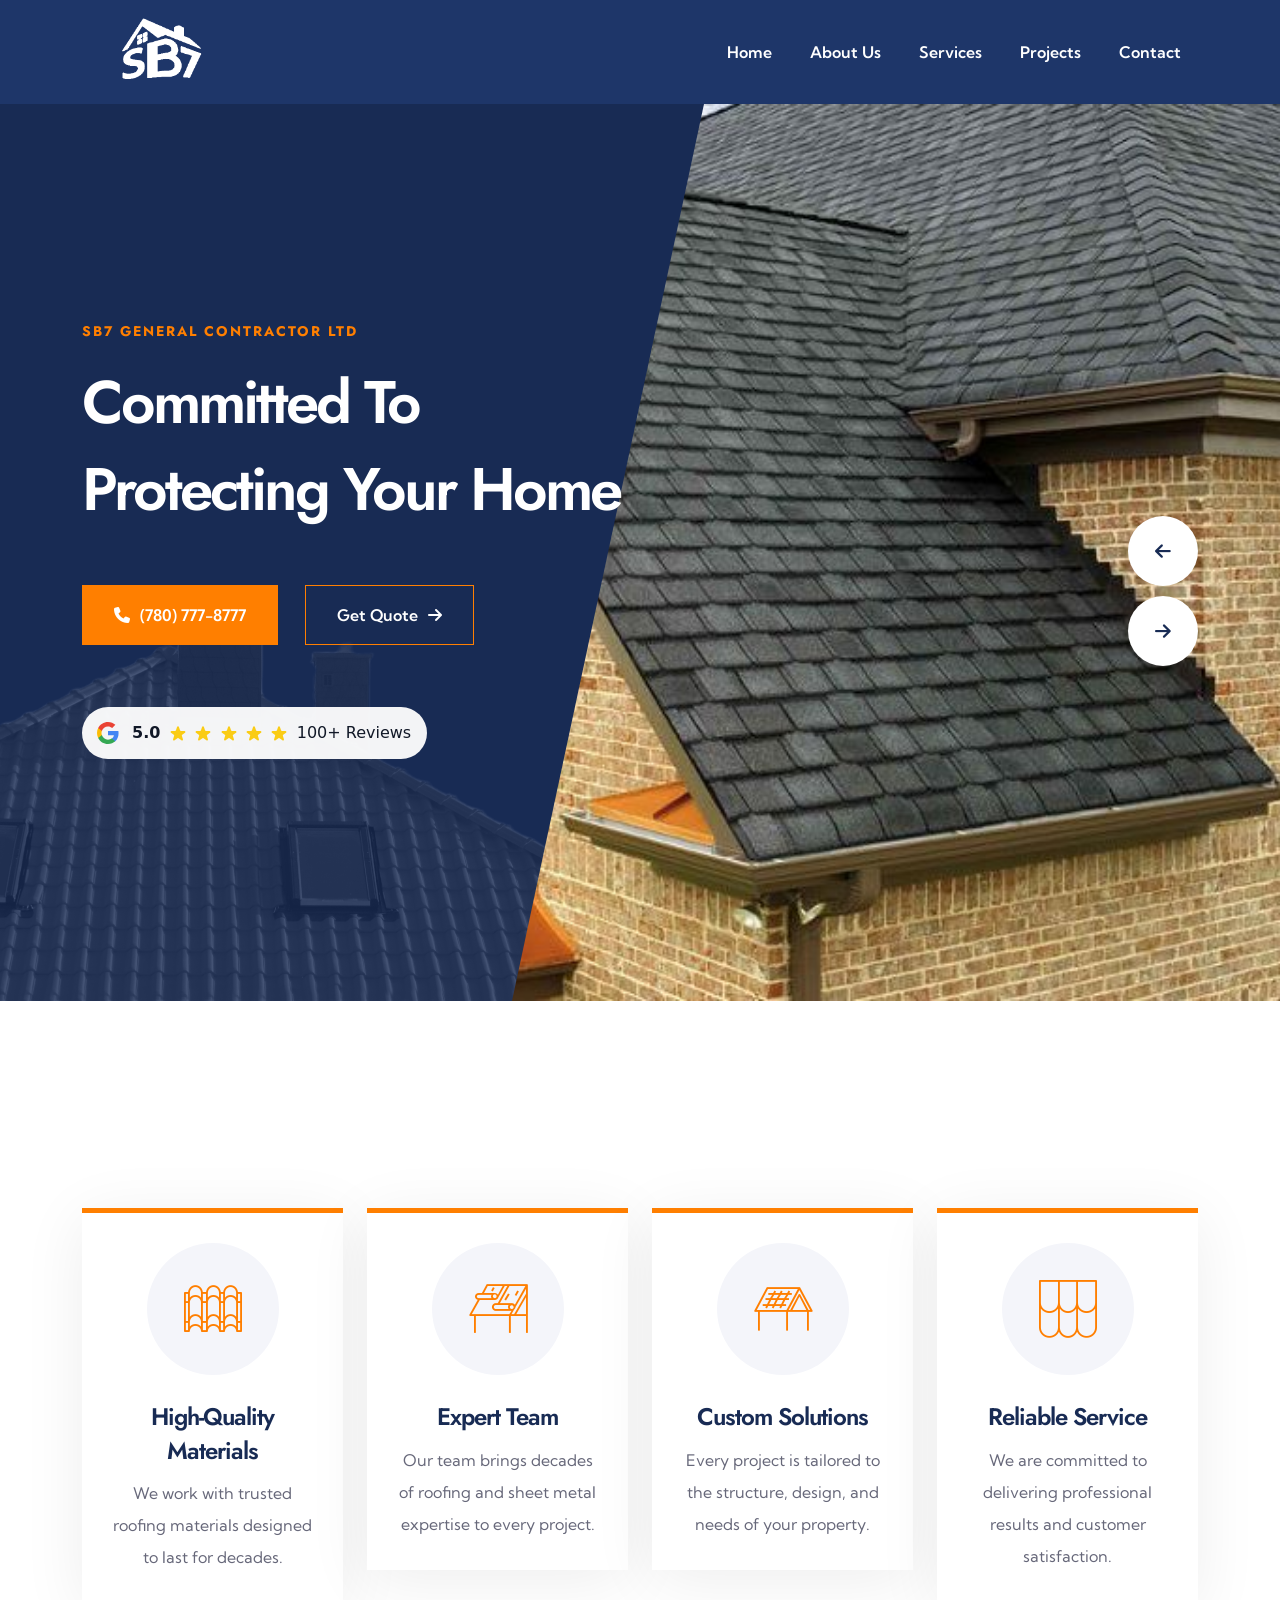
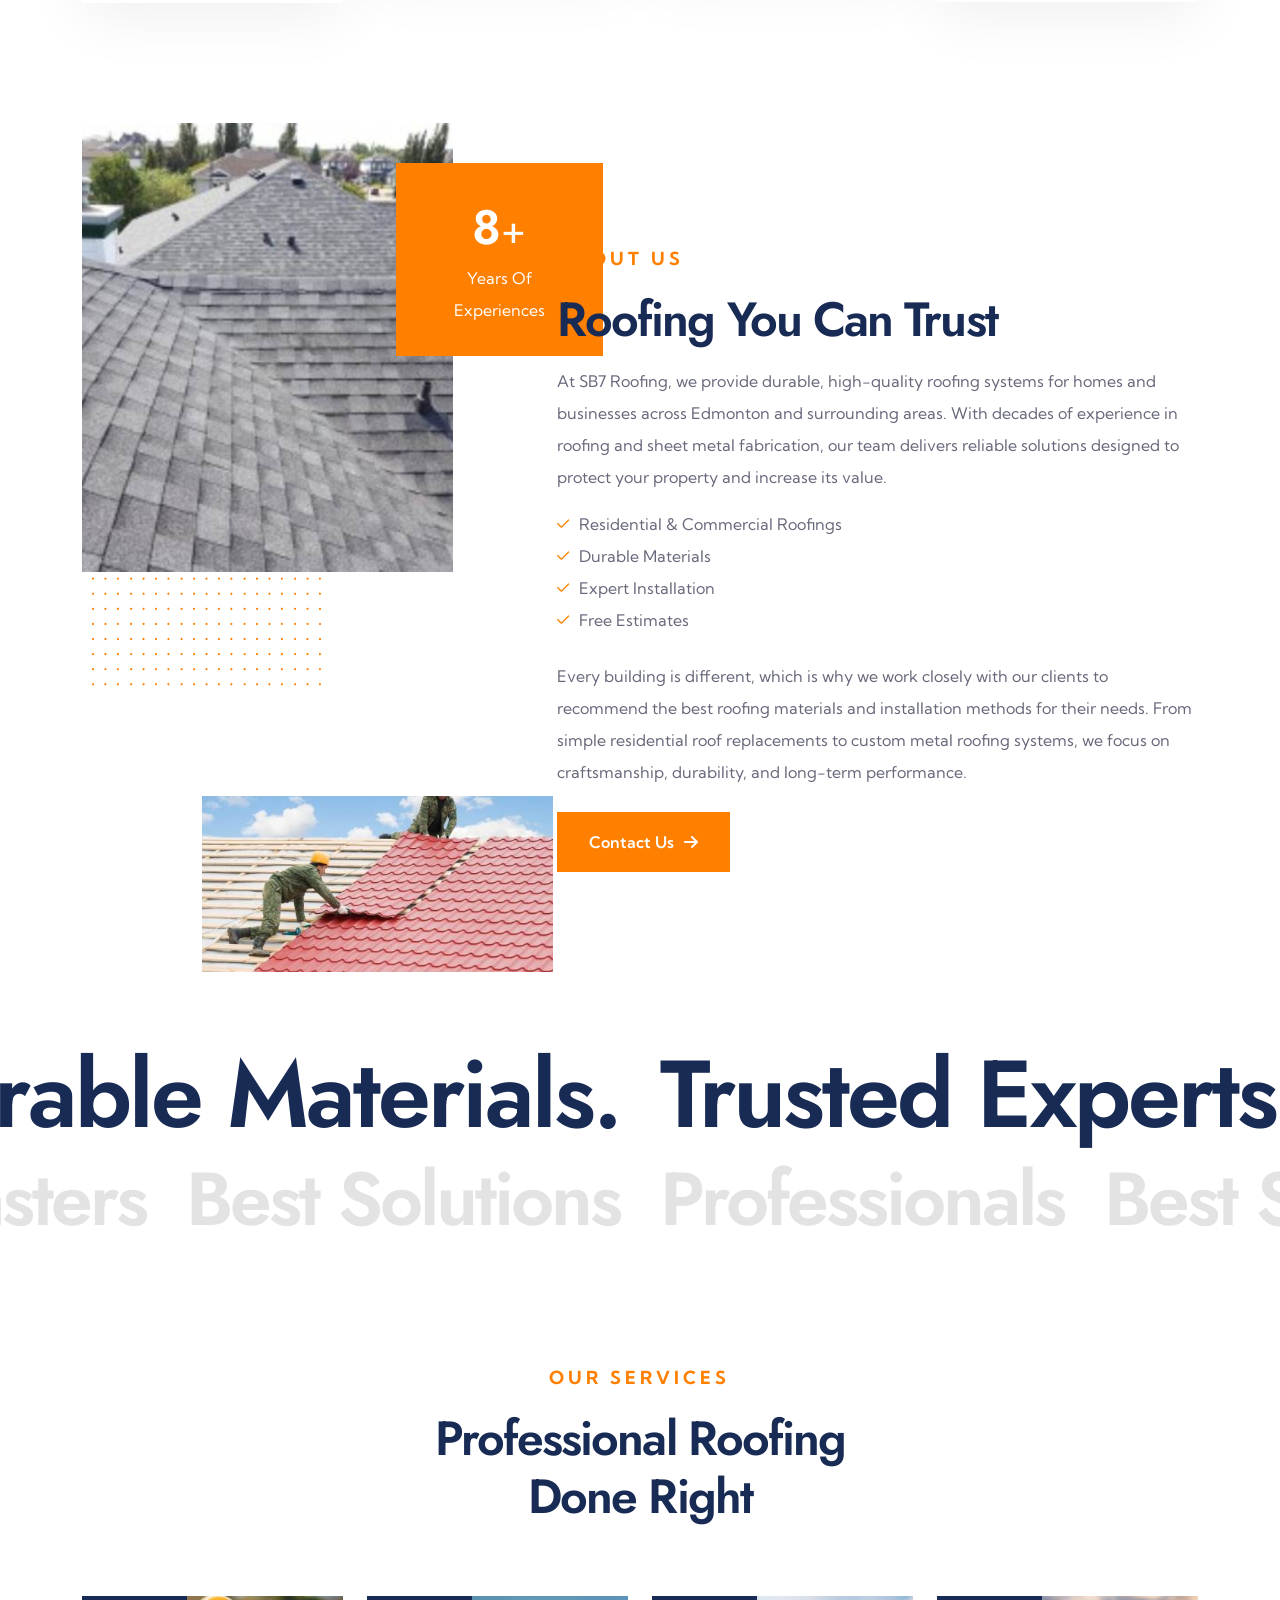
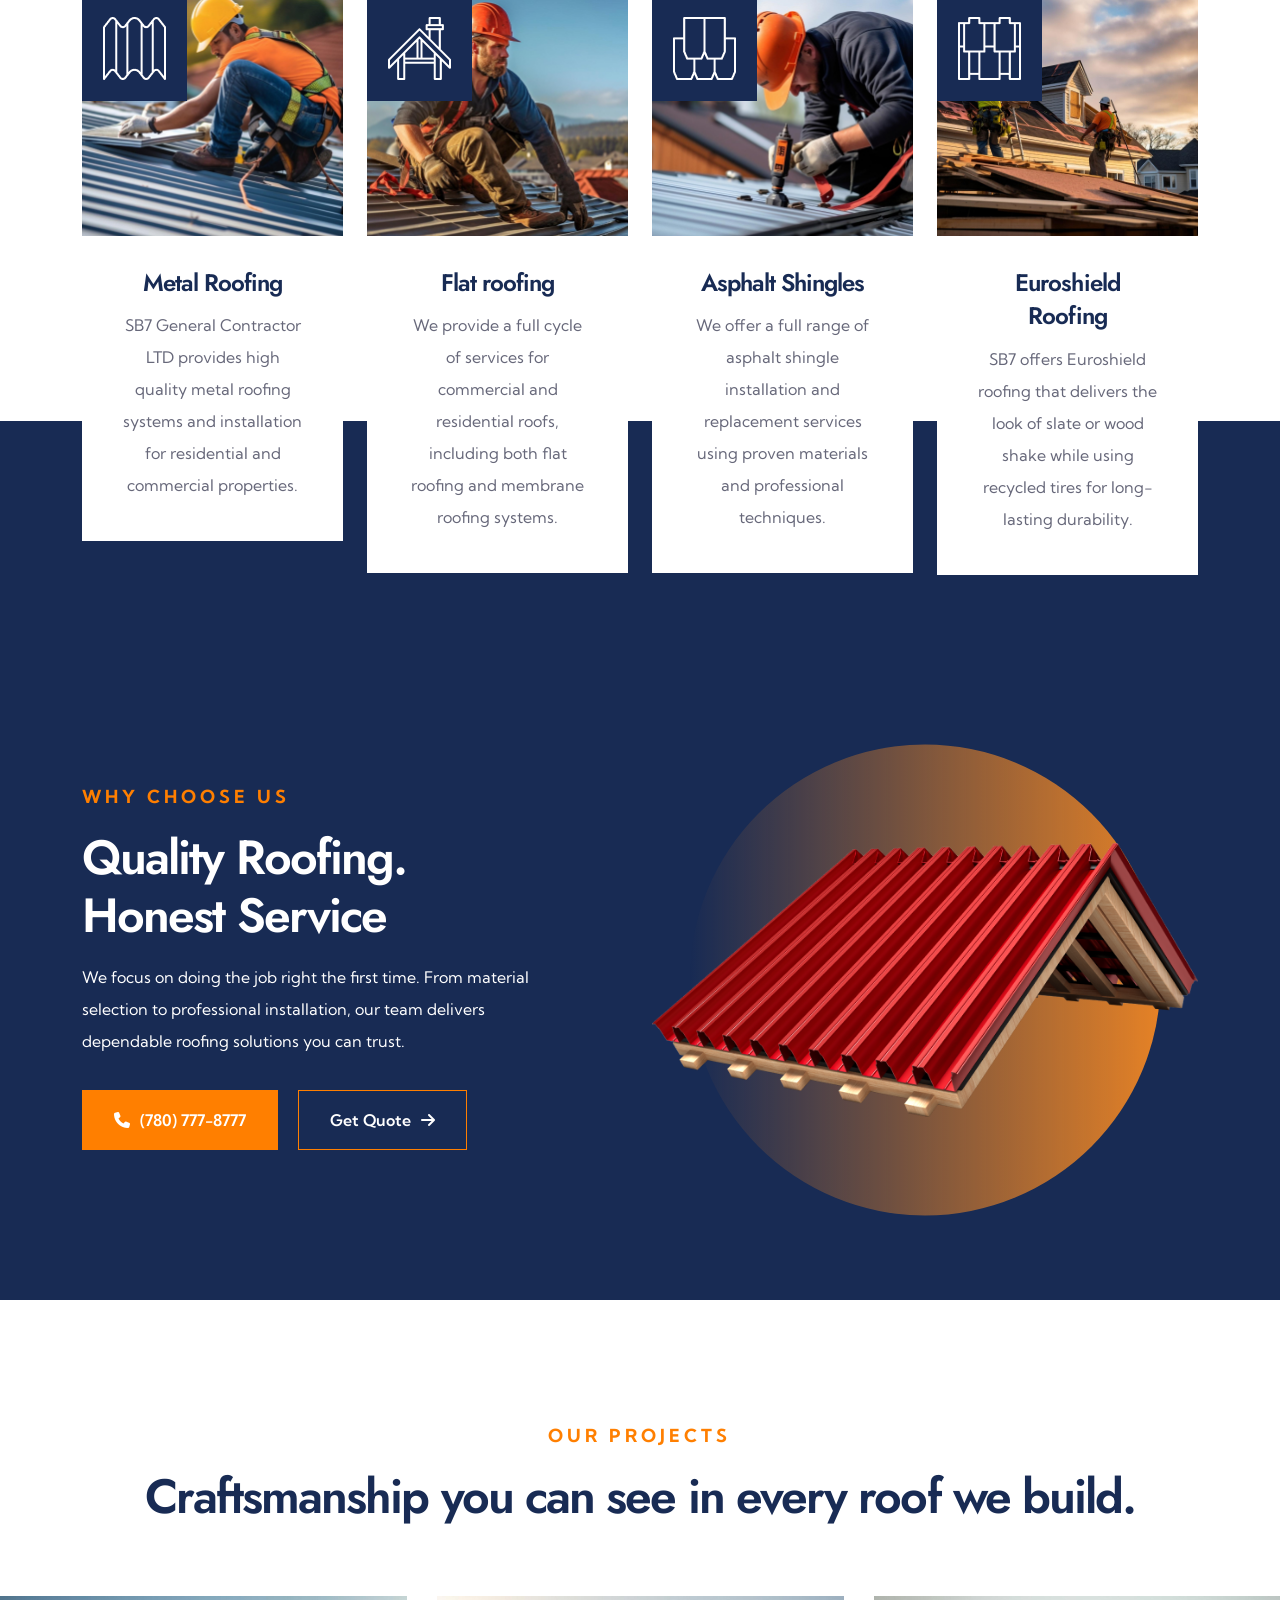
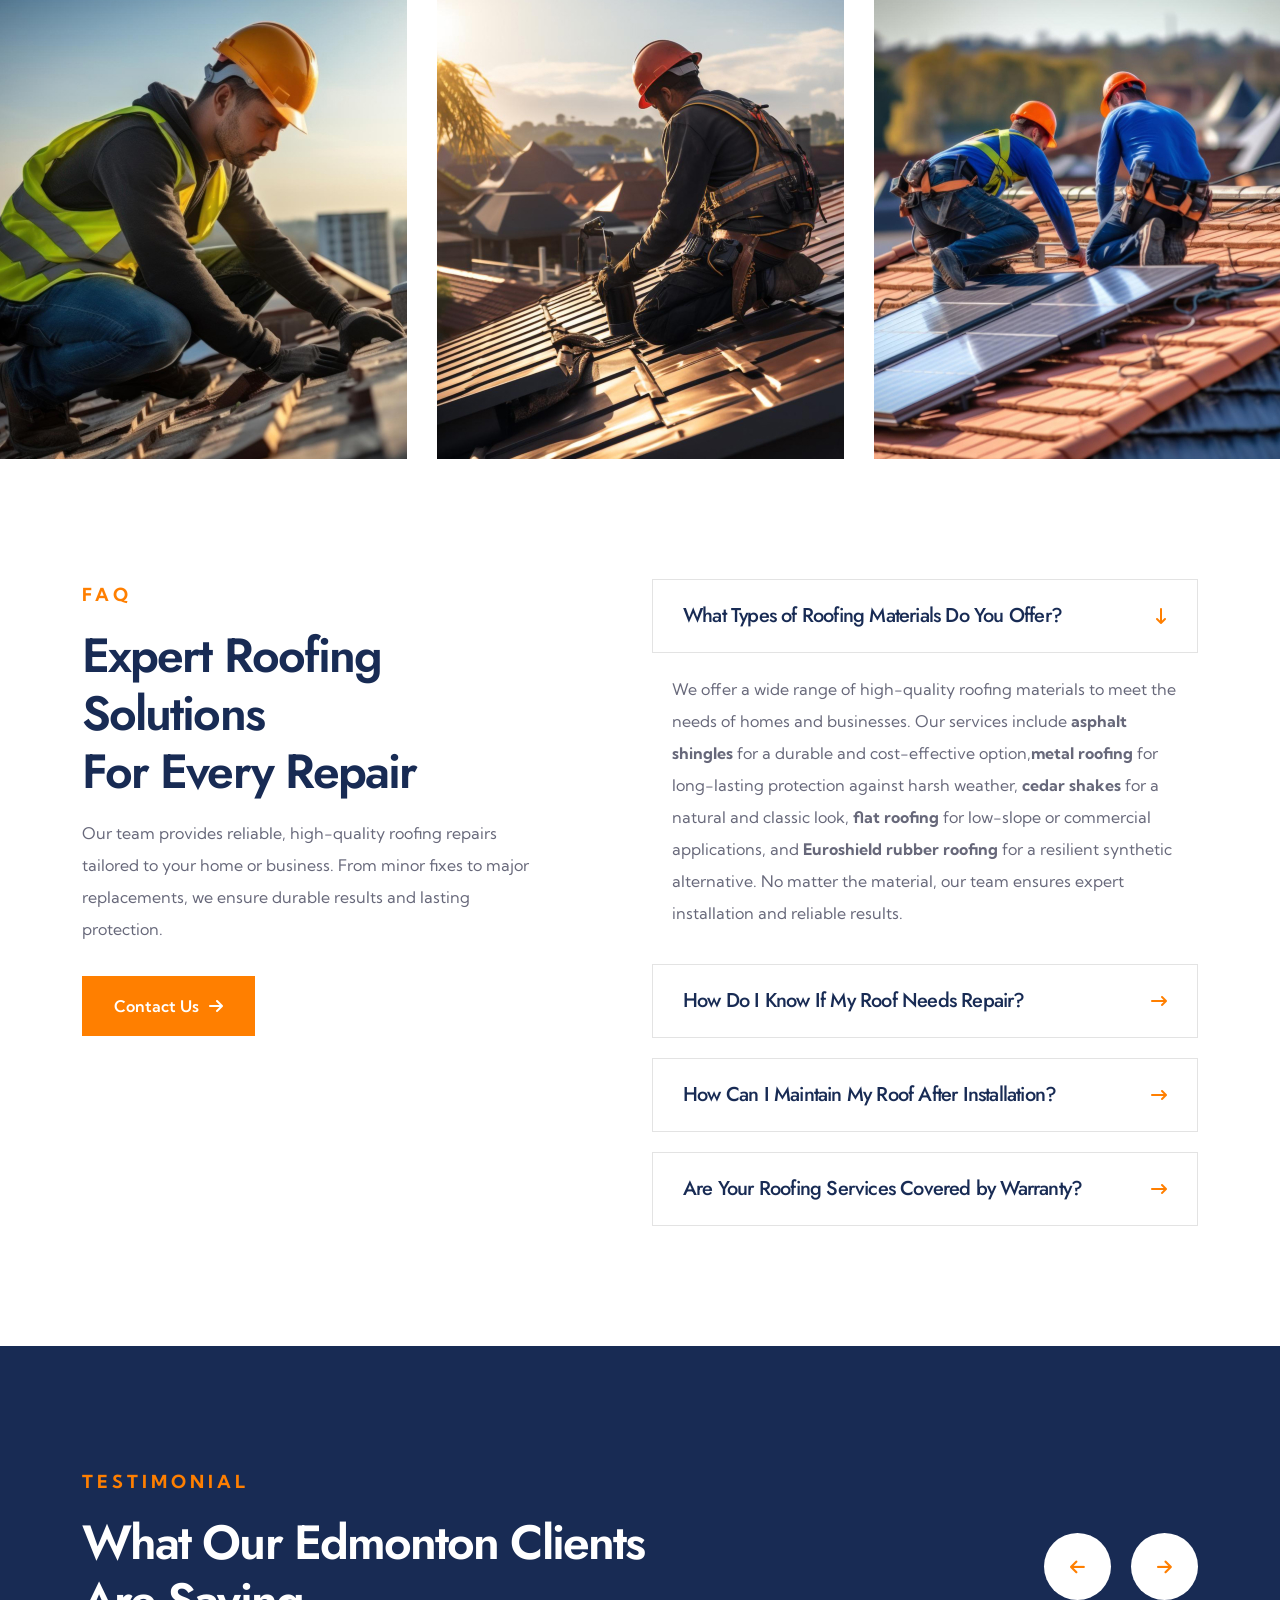
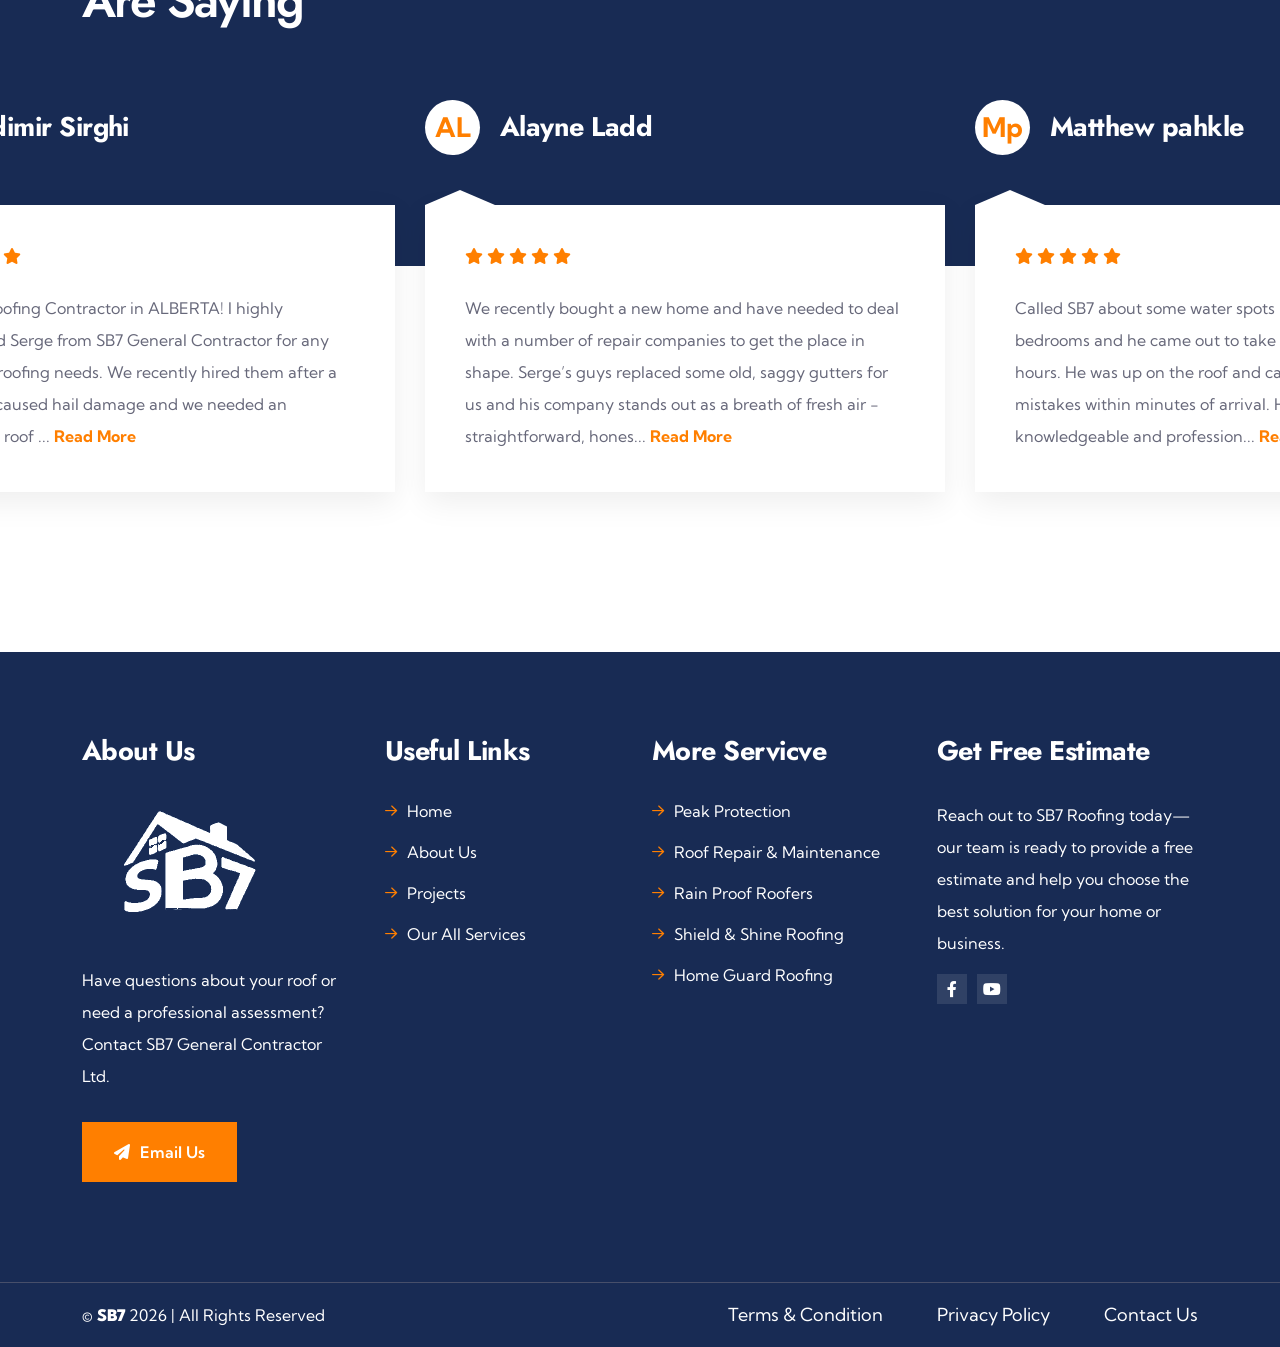
==== commit d5ee6408: "links" ====
--- a/index.html
+++ b/index.html
@@ -582,7 +582,7 @@
                             </div>
                             <div class="te-content-wrapper">
                                 <div class="te-title-wrapper">
-                                    <h3 class="te-title"><a href="service-details.html">Metal Roofing</a></h3>
+                                    <h3 class="te-title"><a href="service.html">Metal Roofing</a></h3>
                                 </div>
                                 <div class="te-content">
                                     <p class="te-desc">SB7 General Contractor LTD provides high quality
@@ -609,7 +609,7 @@
                             </div>
                             <div class="te-content-wrapper">
                                 <div class="te-title-wrapper">
-                                    <h3 class="te-title"><a href="service-details.html">Flat roofing</a></h3>
+                                    <h3 class="te-title"><a href="service.html">Flat roofing</a></h3>
                                 </div>
                                 <div class="te-content">
                                     <p class="te-desc">We provide a full cycle of services for commercial and
@@ -634,7 +634,7 @@
                             </div>
                             <div class="te-content-wrapper">
                                 <div class="te-title-wrapper">
-                                    <h3 class="te-title"><a href="service-details.html">Asphalt Shingles</a></h3>
+                                    <h3 class="te-title"><a href="service.html">Asphalt Shingles</a></h3>
                                 </div>
                                 <div class="te-content">
                                     <p class="te-desc">We offer a full range of asphalt shingle installation and
@@ -661,7 +661,7 @@
                             </div>
                             <div class="te-content-wrapper">
                                 <div class="te-title-wrapper">
-                                    <h3 class="te-title"><a href="service-details.html">Euroshield Roofing</a></h3>
+                                    <h3 class="te-title"><a href="service.html">Euroshield Roofing</a></h3>
                                 </div>
                                 <div class="te-content">
                                     <p class="te-desc">SB7 offers Euroshield roofing that delivers the look of slate
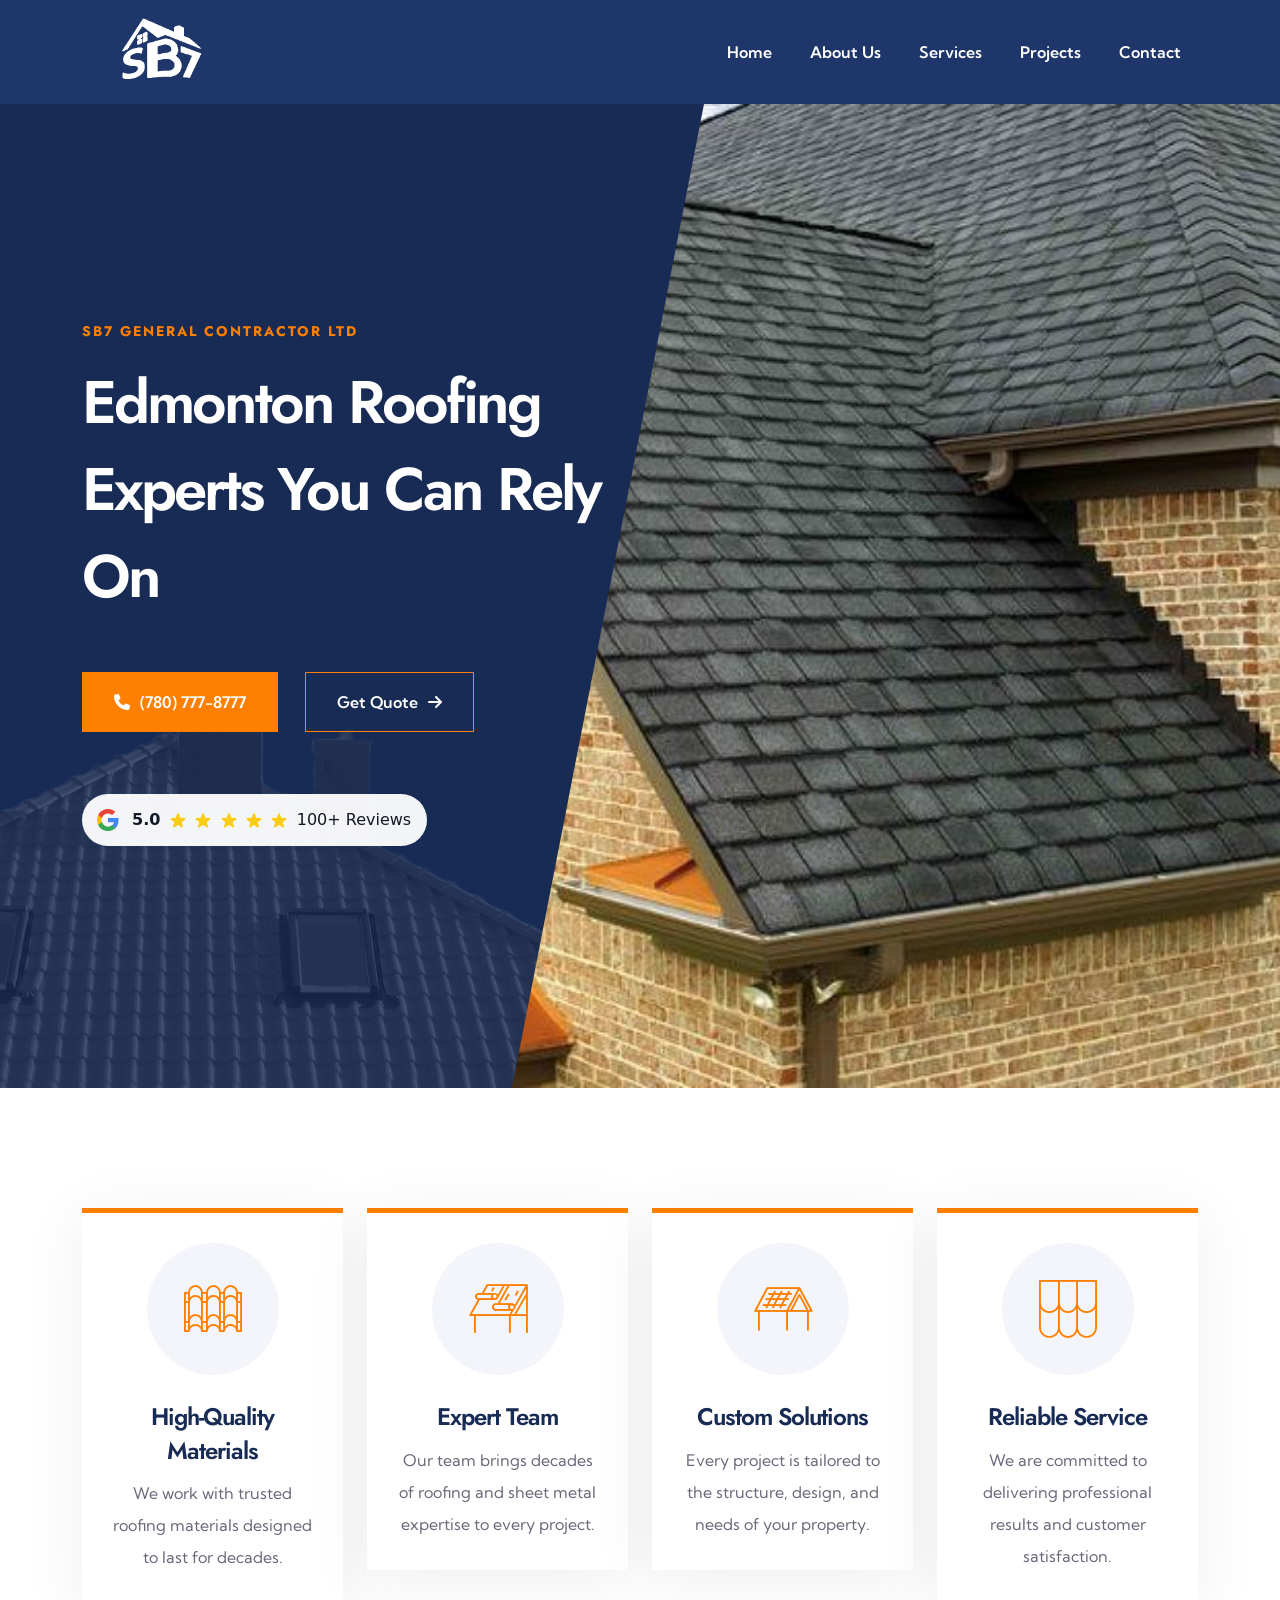
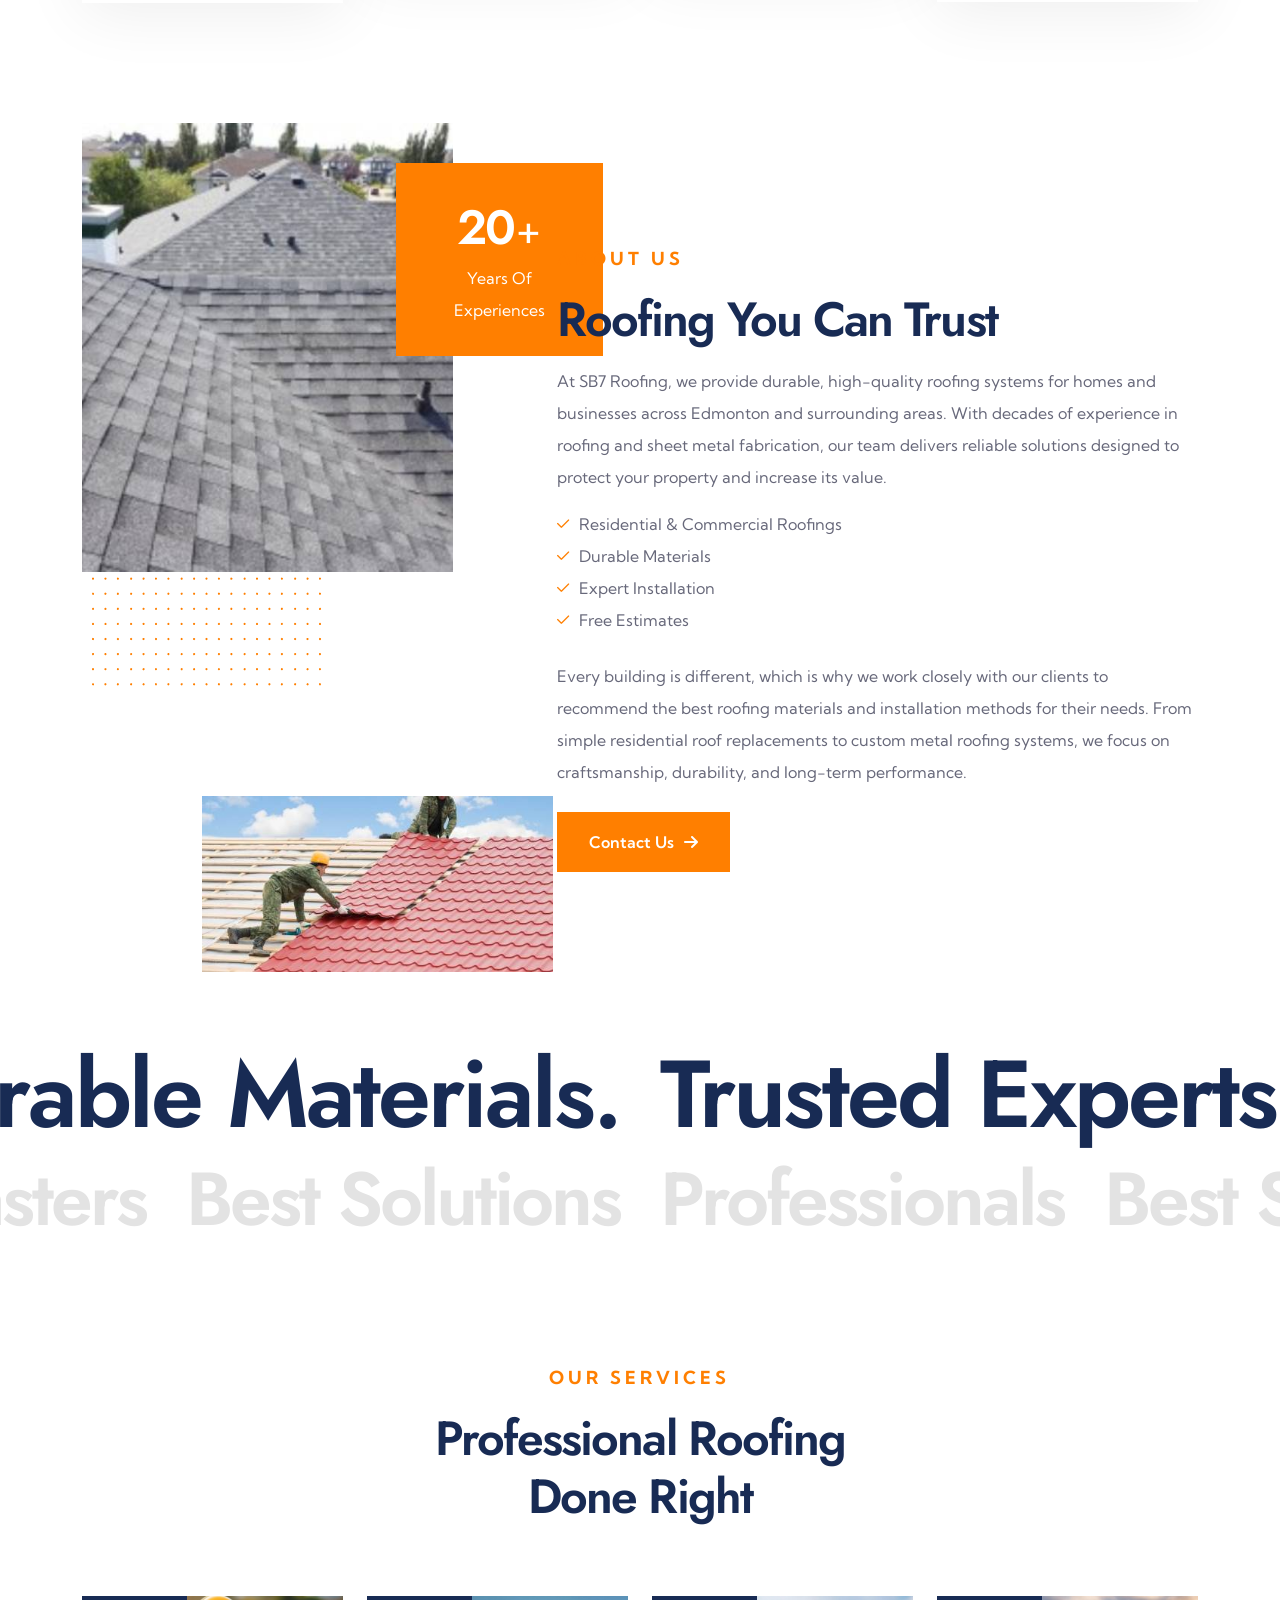
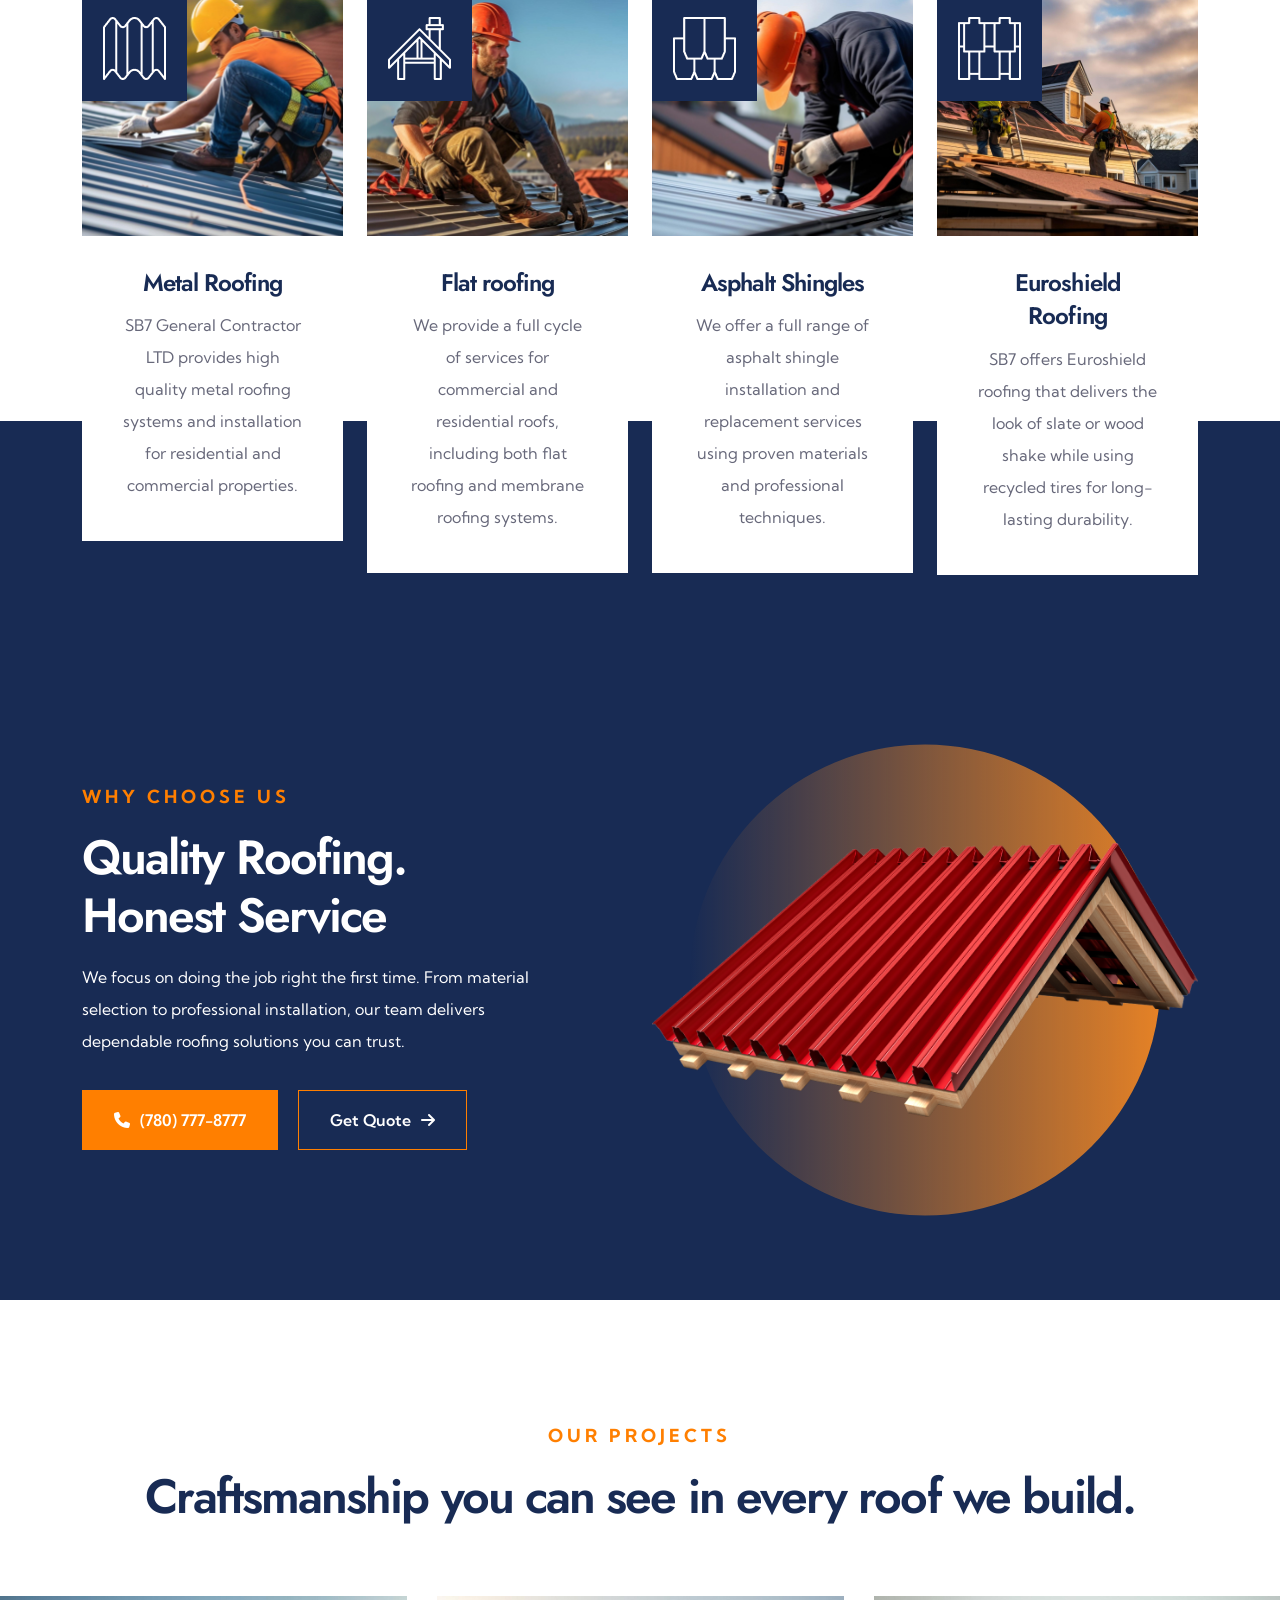
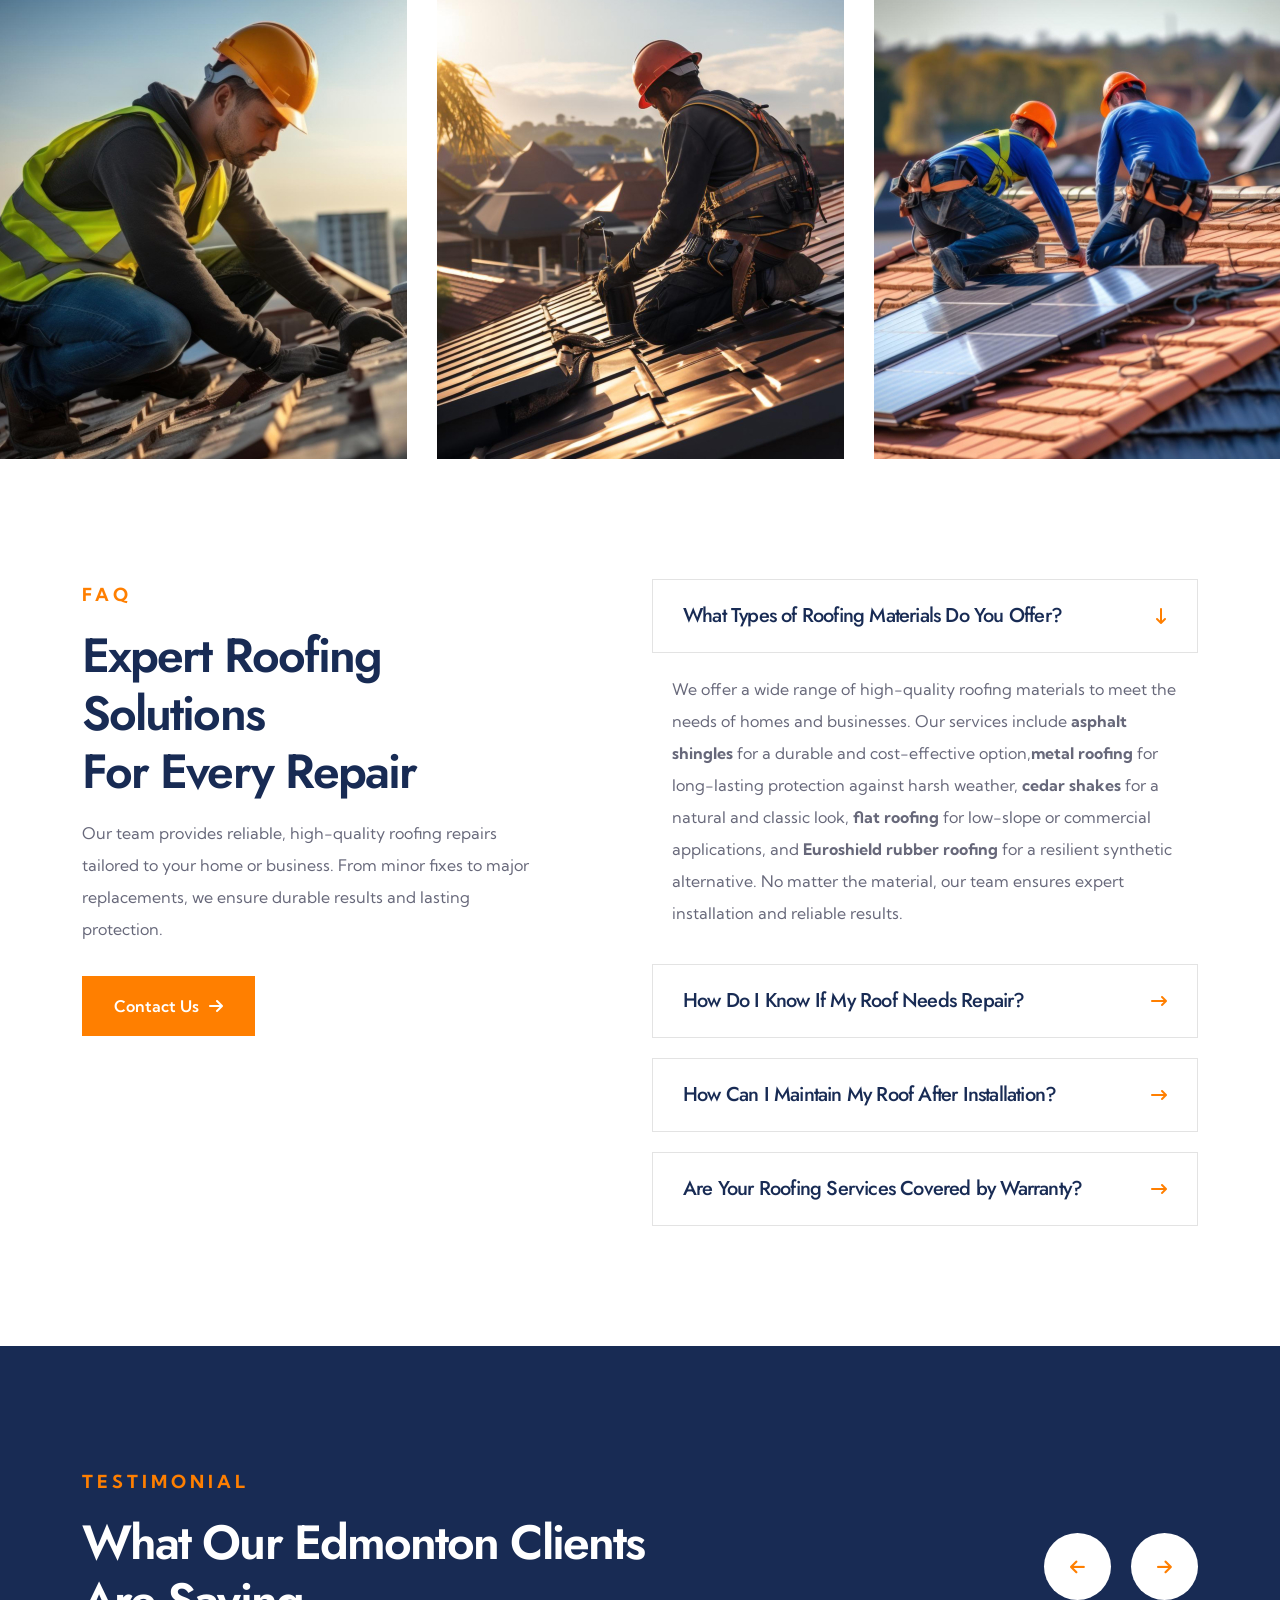
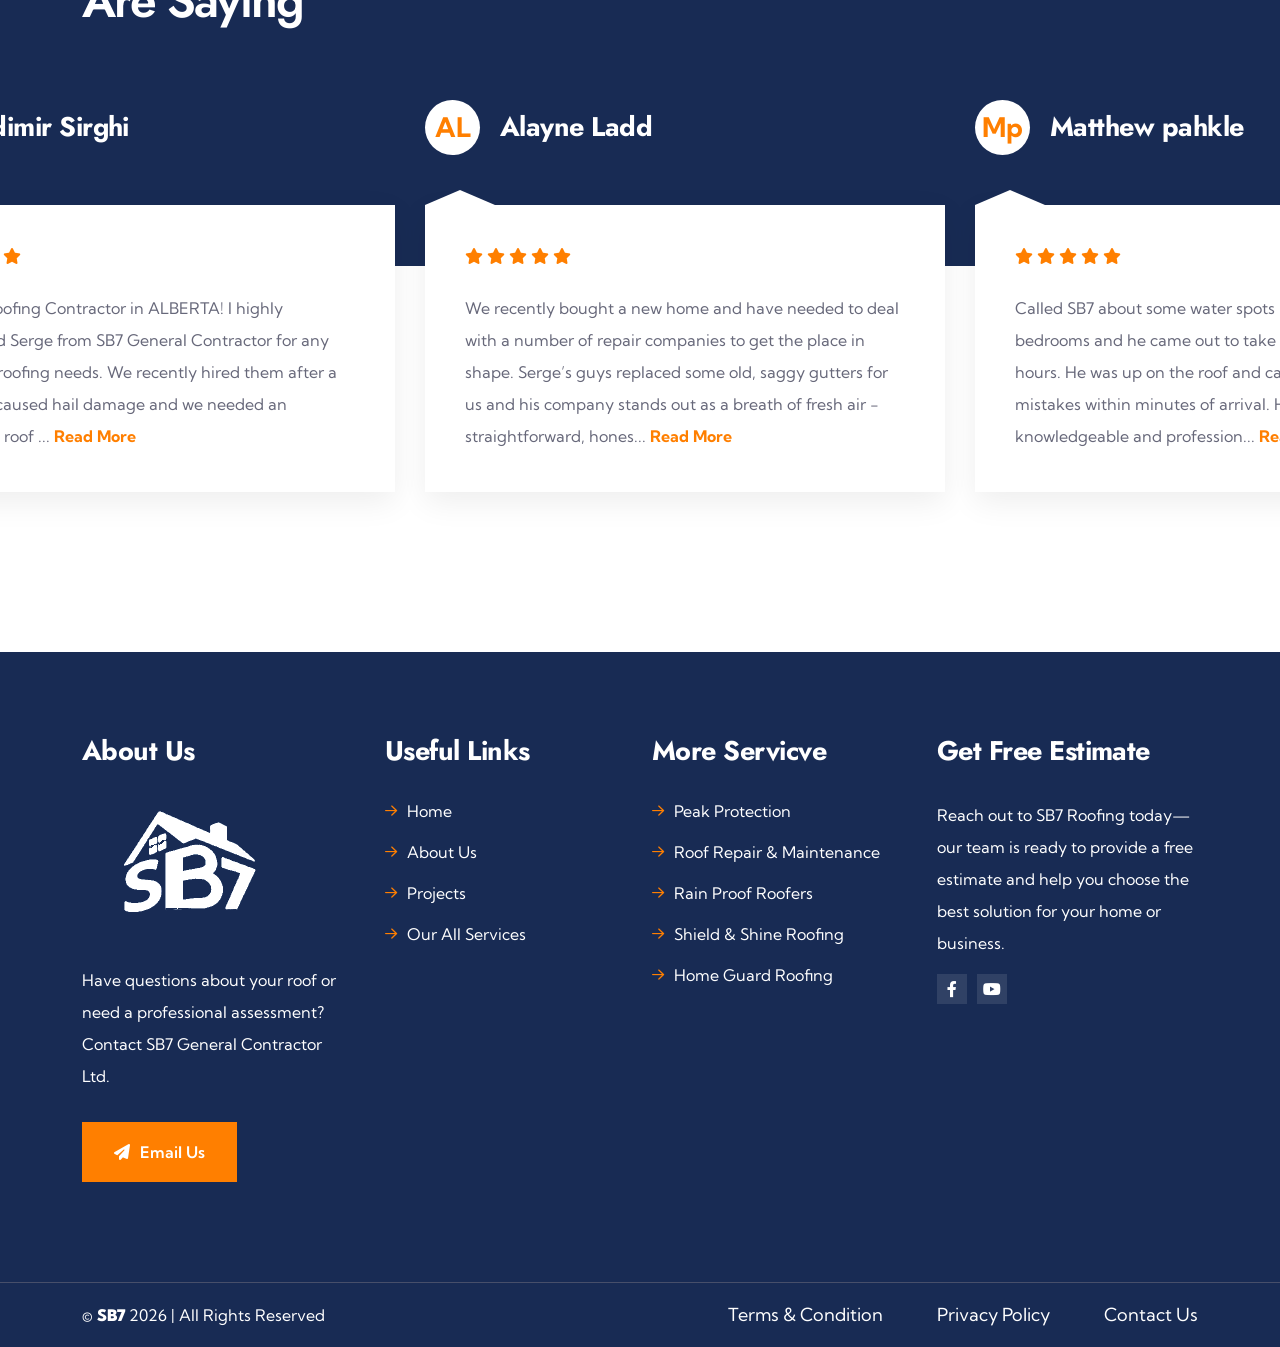
==== commit 3bc9a5d3: "meta data, header adj" ====
--- a/index.html
+++ b/index.html
@@ -4,12 +4,18 @@
 <head>
     <meta name="viewport" content="width=device-width,initial-scale=1.0" />
     <meta charset="utf-8" />
-    <meta name="description" content="SB7 - Roofing Services" />
+    <meta name="description"
+        content="Trusted roofing services in Edmonton. We specialize in shingles, metal roofs, re-roofing, skylights, and repairs. Quality work and free estimates." />
     <meta name="keywords"
         content="maintenance, remodeling, renovation, repair service, roof, roof repair, roofers, roofing company, roofing services" />
-    <meta name="author" content="ThemeEarth" />
-
-    <title>SB7 - Roofing Services</title>
+
+    <meta name="geo.region" content="CA-AB">
+    <meta name="geo.placename" content="Edmonton">
+    <meta name="geo.position" content="53.5461;-113.48">
+    <meta name="ICBM" content="53.5461, -113.48">
+
+    <title>SB7 Roofing Edmonton | Roof Repair, Replacement & Installation
+    </title>
 
     <link rel="icon" type="image/png" href="images/logo/favicon.ico" />
 
@@ -239,90 +245,7 @@
                 </div>
             </div>
             <!-- single slider end -->
-            <!-- single slider start -->
-            <div class="te-single-slider-wrapper">
-                <div class="te-single-slider">
-                    <div class="te-slider-shape-img">
-                        <img src="images/slider/slider-1-shape.png" alt="image">
-                    </div>
-                    <div class="te-slider-img">
-                        <img src="images/slider/slider-1.jpg" alt="image">
-                    </div>
-                    <div class="container h-100">
-                        <div class="te-slider-container">
-                            <div class="te-slider-column">
-                                <div class="te-slider-content-wrapper">
-                                    <div class="te-slider-content">
-                                        <span class="te-slider-short-title">SB7 General Contractor Ltd</span>
-                                        <h1 class="te-slider-title">Committed to Protecting Your Home</h1>
-                                        <div class="te-slider-btn-wrapper">
-                                            <a href="tel:+17807778777" class="te-theme-btn style-1"><i
-                                                    class="fa-solid fa-phone"></i> (780) 777-8777 </a>
-                                            <a href="about.html" class="te-theme-btn style-2 text-white">Get Quote <i
-                                                    class="fa-solid fa-arrow-right"></i></a>
-                                        </div>
-
-                                        <!-- Google Reviews section-->
-
-                                        <div class="reviews-container">
-                                            <a class="google-reviews"
-                                                href="https://www.google.com/search?q=sb7+roofing+reviews"
-                                                target="_blank" rel="noopener noreferrer">
-                                                <!-- Google G Icon -->
-                                                <div class="google-icon">
-                                                    <svg viewBox="0 0 24 24" width="24" height="24">
-                                                        <path
-                                                            d="M22.56 12.25c0-.78-.07-1.53-.2-2.25H12v4.26h5.92c-.26 1.37-1.04 2.53-2.21 3.31v2.77h3.57c2.08-1.92 3.28-4.74 3.28-8.09z"
-                                                            fill="#4285F4"></path>
-                                                        <path
-                                                            d="M12 23c2.97 0 5.46-.98 7.28-2.66l-3.57-2.77c-.98.66-2.23 1.06-3.71 1.06-2.86 0-5.29-1.93-6.16-4.53H2.18v2.84C3.99 20.53 7.7 23 12 23z"
-                                                            fill="#34A853"></path>
-                                                        <path
-                                                            d="M5.84 14.09c-.22-.66-.35-1.36-.35-2.09s.13-1.43.35-2.09V7.07H2.18C1.43 8.55 1 10.22 1 12s.43 3.45 1.18 4.93l2.85-2.22.81-.62z"
-                                                            fill="#FBBC05"></path>
-                                                        <path
-                                                            d="M12 5.38c1.62 0 3.06.56 4.21 1.64l3.15-3.15C17.45 2.09 14.97 1 12 1 7.7 1 3.99 3.47 2.18 7.07l3.66 2.84c.87-2.6 3.3-4.53 6.16-4.53z"
-                                                            fill="#EA4335"></path>
-                                                    </svg>
-                                                </div> <!-- Rating & Reviews -->
-                                                <div class="google-stars"> <strong>5.0</strong>
-                                                    <div class="flex gap-0.5"> <svg fill="currentColor"
-                                                            viewBox="0 0 20 20">
-                                                            <path
-                                                                d="M9.049 2.927c.3-.921 1.603-.921 1.902 0l1.07 3.292a1 1 0 00.95.69h3.462c.969 0 1.371 1.24.588 1.81l-2.8 2.034a1 1 0 00-.364 1.118l1.07 3.292c.3.921-.755 1.688-1.54 1.118l-2.8-2.034a1 1 0 00-1.175 0l-2.8 2.034c-.784.57-1.838-.197-1.539-1.118l1.07-3.292a1 1 0 00-.364-1.118L2.98 8.72c-.783-.57-.38-1.81.588-1.81h3.461a1 1 0 00.951-.69l1.07-3.292z">
-                                                            </path>
-                                                        </svg> <svg fill=" currentColor" viewBox="0 0 20 20">
-                                                            <path
-                                                                d="M9.049 2.927c.3-.921 1.603-.921 1.902 0l1.07 3.292a1 1 0 00.95.69h3.462c.969 0 1.371 1.24.588 1.81l-2.8 2.034a1 1 0 00-.364 1.118l1.07 3.292c.3.921-.755 1.688-1.54 1.118l-2.8-2.034a1 1 0 00-1.175 0l-2.8 2.034c-.784.57-1.838-.197-1.539-1.118l1.07-3.292a1 1 0 00-.364-1.118L2.98 8.72c-.783-.57-.38-1.81.588-1.81h3.461a1 1 0 00.951-.69l1.07-3.292z">
-                                                            </path>
-                                                        </svg> <svg fill=" currentColor" viewBox="0 0 20 20">
-                                                            <path
-                                                                d="M9.049 2.927c.3-.921 1.603-.921 1.902 0l1.07 3.292a1 1 0 00.95.69h3.462c.969 0 1.371 1.24.588 1.81l-2.8 2.034a1 1 0 00-.364 1.118l1.07 3.292c.3.921-.755 1.688-1.54 1.118l-2.8-2.034a1 1 0 00-1.175 0l-2.8 2.034c-.784.57-1.838-.197-1.539-1.118l1.07-3.292a1 1 0 00-.364-1.118L2.98 8.72c-.783-.57-.38-1.81.588-1.81h3.461a1 1 0 00.951-.69l1.07-3.292z">
-                                                            </path>
-                                                        </svg> <svg fill="currentColor" viewBox="0 0 20 20">
-                                                            <path
-                                                                d="M9.049 2.927c.3-.921 1.603-.921 1.902 0l1.07 3.292a1 1 0 00.95.69h3.462c.969 0 1.371 1.24.588 1.81l-2.8 2.034a1 1 0 00-.364 1.118l1.07 3.292c.3.921-.755 1.688-1.54 1.118l-2.8-2.034a1 1 0 00-1.175 0l-2.8 2.034c-.784.57-1.838-.197-1.539-1.118l1.07-3.292a1 1 0 00-.364-1.118L2.98 8.72c-.783-.57-.38-1.81.588-1.81h3.461a1 1 0 00.951-.69l1.07-3.292z">
-                                                            </path>
-                                                        </svg> <svg fill="currentColor" viewBox="0 0 20 20">
-                                                            <path
-                                                                d="M9.049 2.927c.3-.921 1.603-.921 1.902 0l1.07 3.292a1 1 0 00.95.69h3.462c.969 0 1.371 1.24.588 1.81l-2.8 2.034a1 1 0 00-.364 1.118l1.07 3.292c.3.921-.755 1.688-1.54 1.118l-2.8-2.034a1 1 0 00-1.175 0l-2.8 2.034c-.784.57-1.838-.197-1.539-1.118l1.07-3.292a1 1 0 00-.364-1.118L2.98 8.72c-.783-.57-.38-1.81.588-1.81h3.461a1 1 0 00.951-.69l1.07-3.292z">
-                                                            </path>
-                                                        </svg> </div> <span>100+
-                                                        Reviews</span>
-                                                </div>
-                                            </a>
-                                        </div>
-                                    </div>
-                                </div>
-                            </div>
-                            <div class="te-slider-column">
-
-                            </div>
-                        </div>
-                    </div>
-                </div>
-            </div>
-            <!-- single slider end -->
+
         </div>
     </div>
     <!-- Slider Section End !-->
--- a/css/style.css
+++ b/css/style.css
@@ -2710,6 +2710,12 @@
           width: 170px;
           -webkit-transition: all 0.5s ease-out;
           transition: all 0.5s ease-out; }
+          @media only screen and (max-width: 768px){
+            .te-header-menu-area.te-sticky_menu .te-logo {
+      height: 50px; }
+    .te-header-menu-area.te-sticky_menu .te-logo img {
+      width: 100px; 
+    } }
     .te-header-menu-area.te-sticky_menu .te-main-menu ul li.te-active > a:after {
       bottom: 20px; }
     .te-header-menu-area.te-sticky_menu .te-main-menu ul li a {
@@ -2753,7 +2759,7 @@
         height: 100px; } }
     @media only screen and (min-width: 0px) and (max-width: 767px) {
       .te-header-menu-area .te-logo {
-        height: 80px; } }
+        height: 50px; } }
     .te-header-menu-area .te-logo .te-standard-logo img {
       -webkit-transition: all 0.5s ease-out;
       transition: all 0.5s ease-out; }
@@ -2761,7 +2767,7 @@
       display: none; }
       @media only screen and (max-width: 767px) {
         .te-header-menu-area .te-logo .te-sticky-logo {
-          width: 170px; } }
+          width: 100px; } }
       .te-header-menu-area .te-logo .te-sticky-logo img {
         -webkit-transition: all 0.5s ease-out;
         transition: all 0.5s ease-out; }
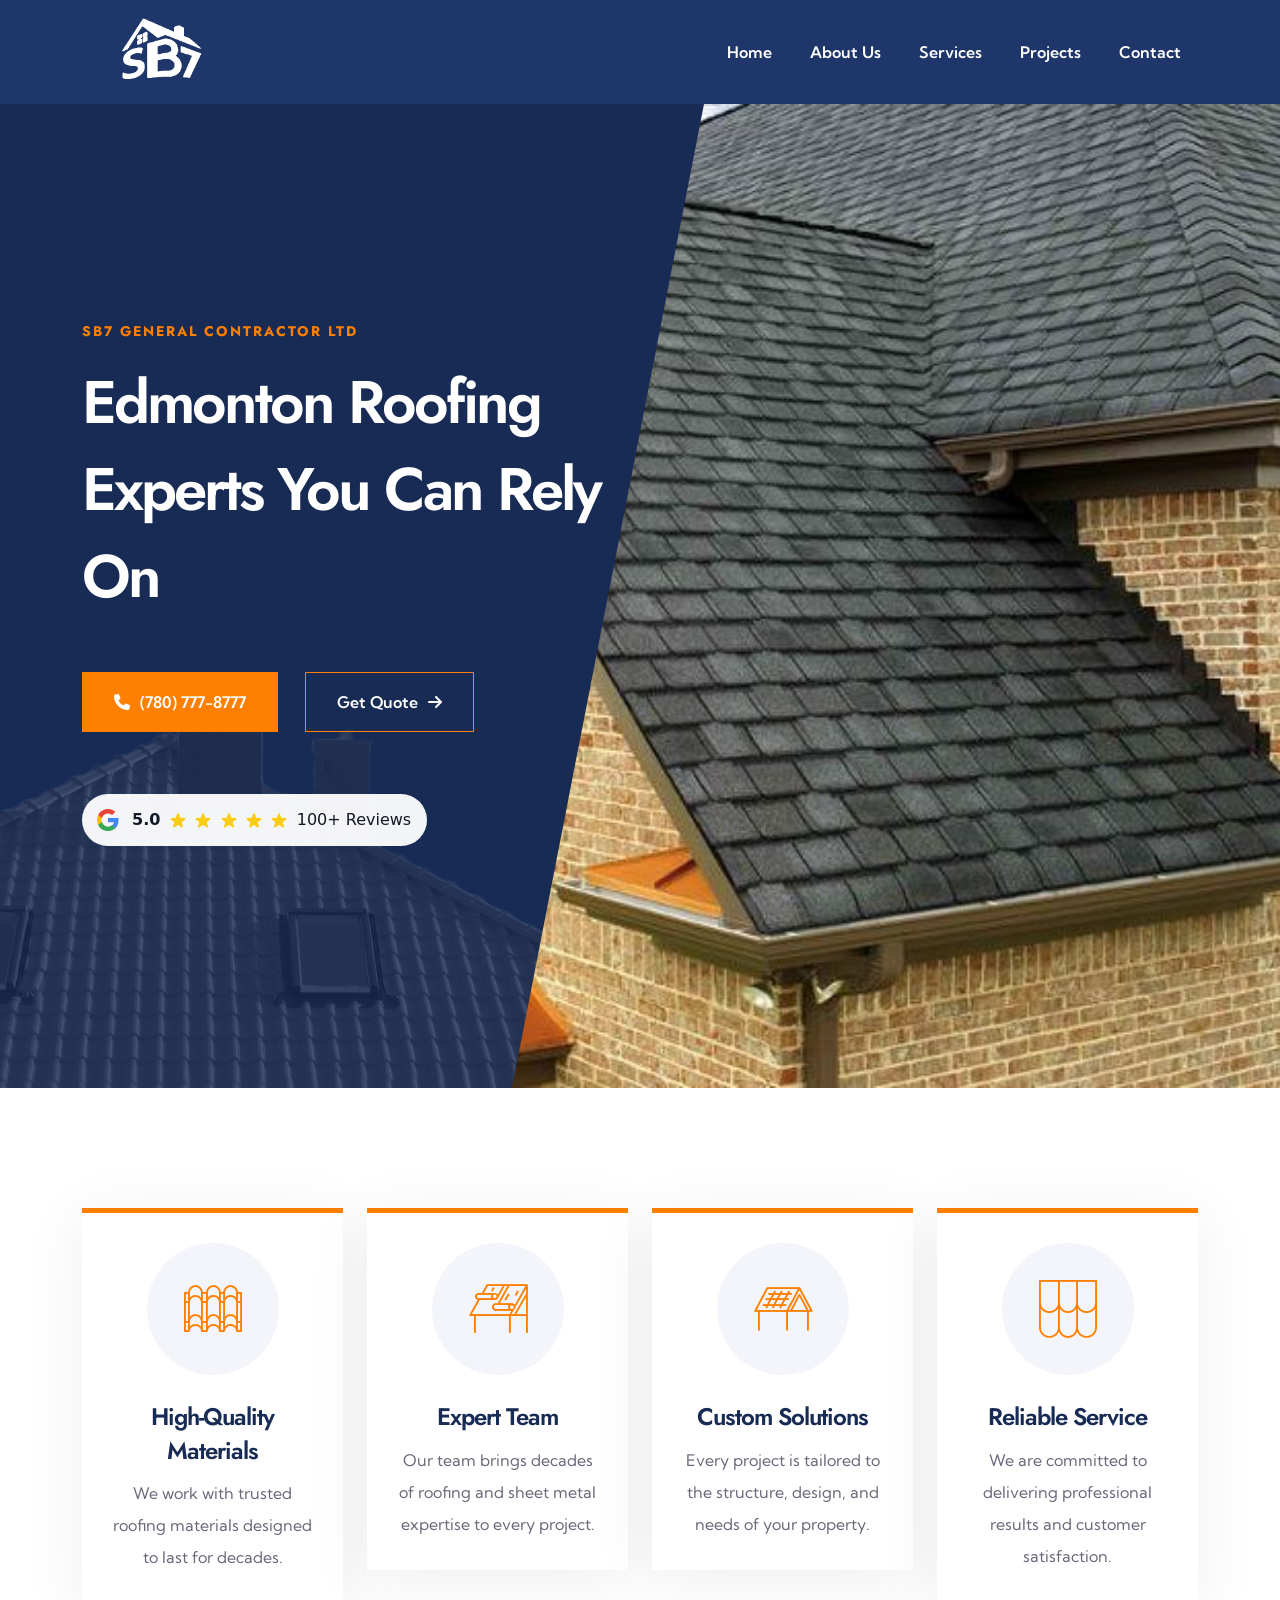
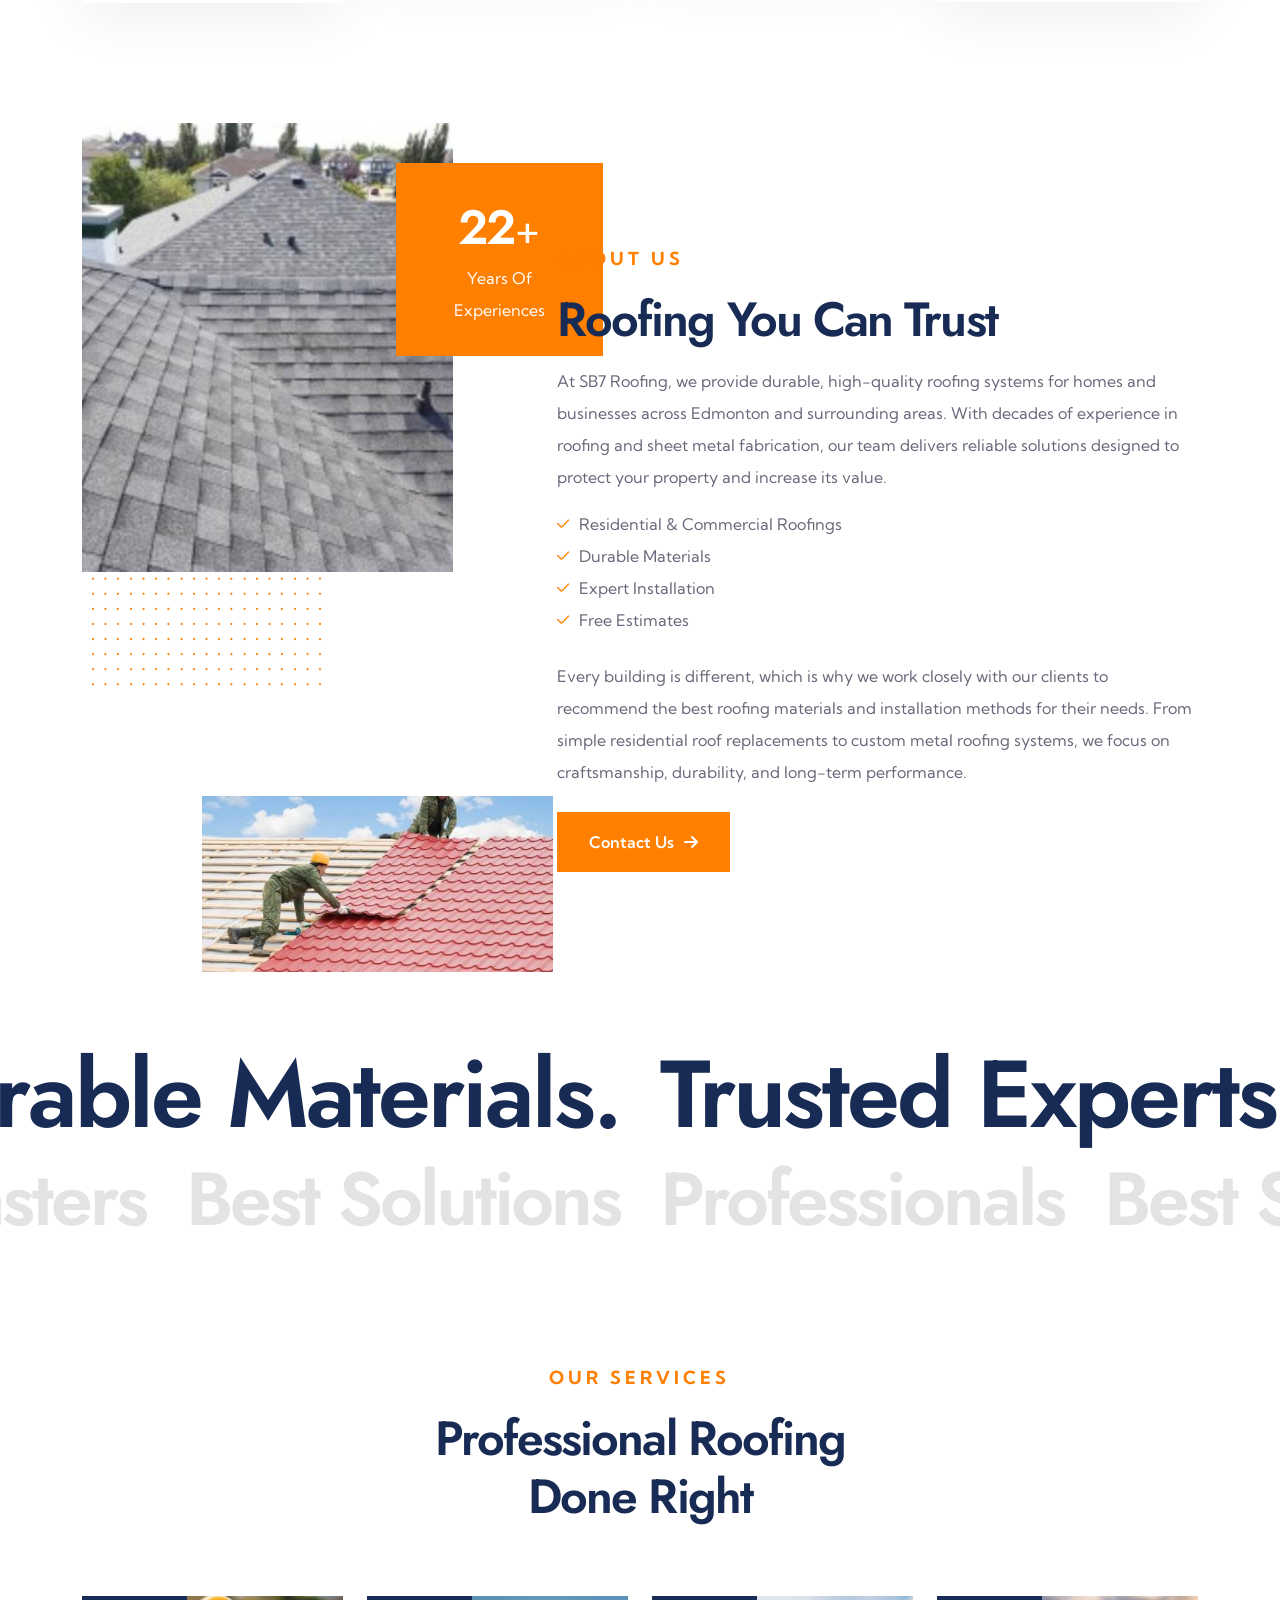
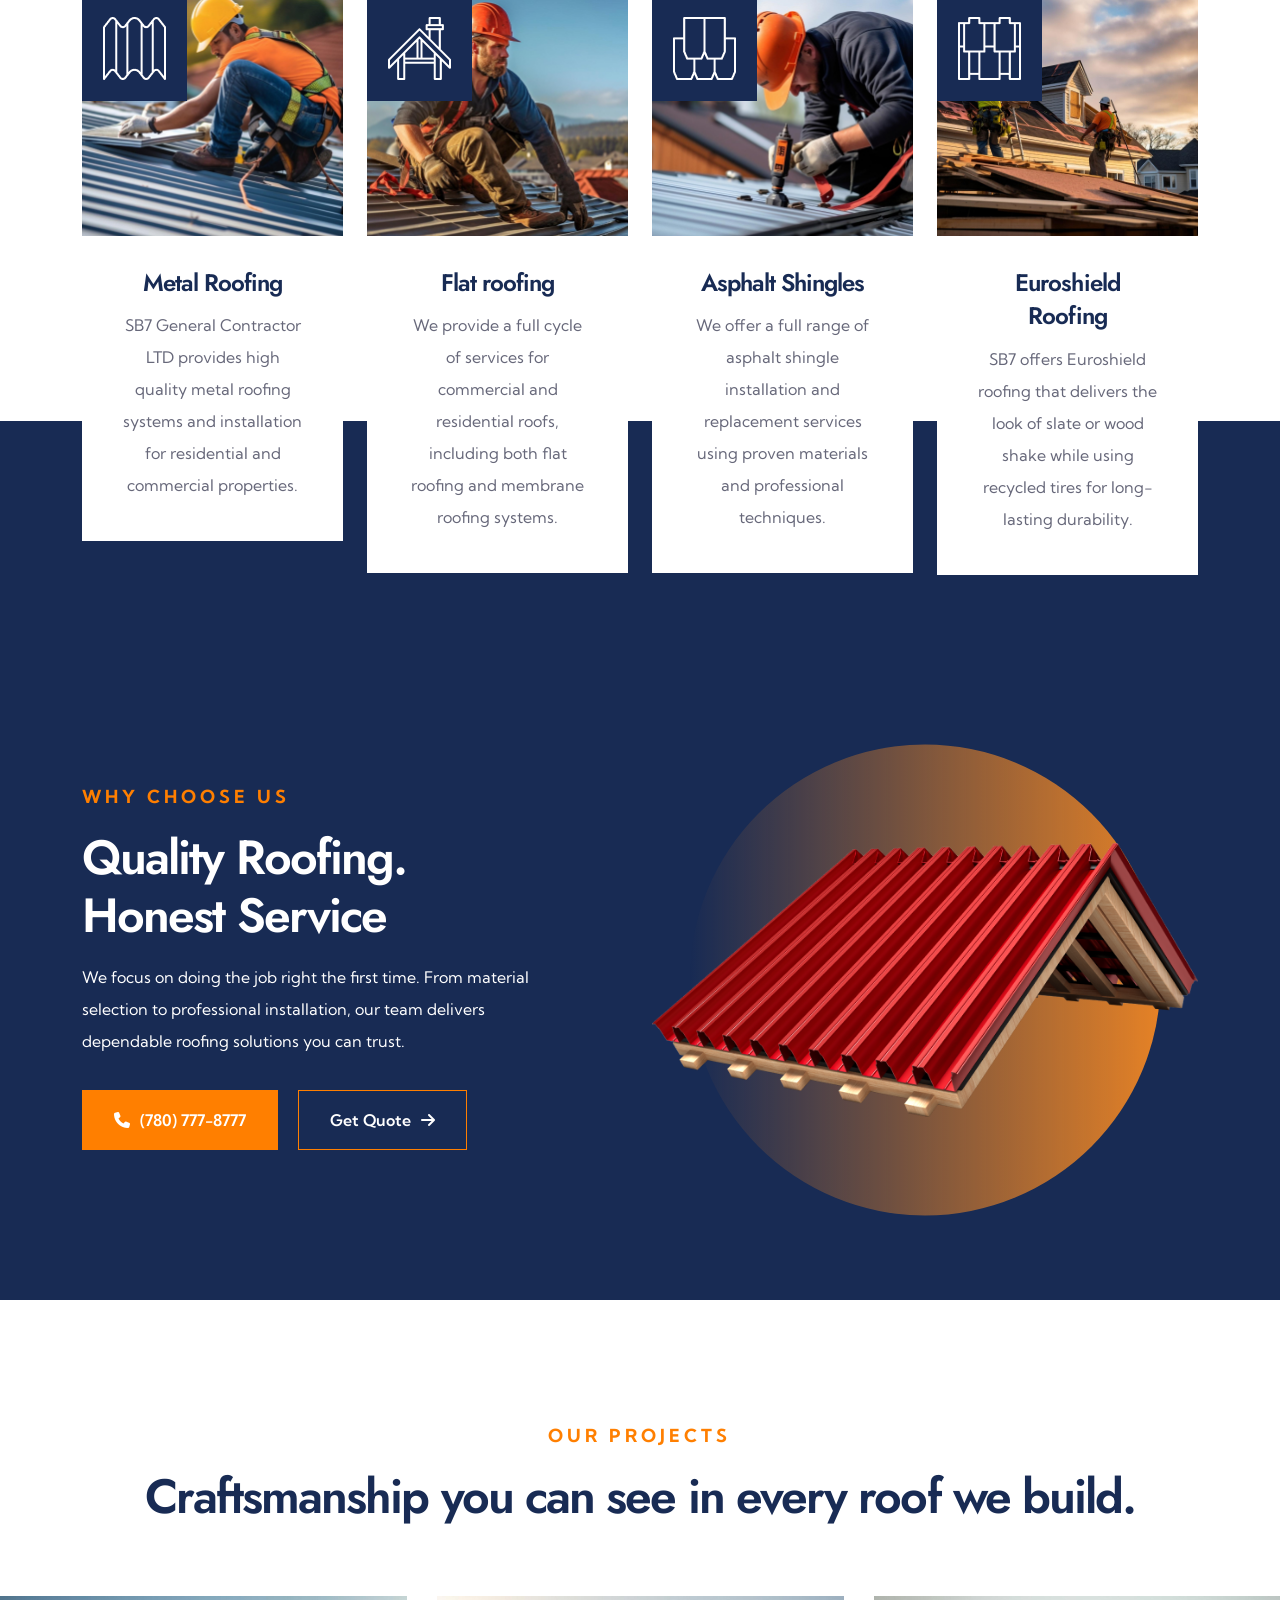
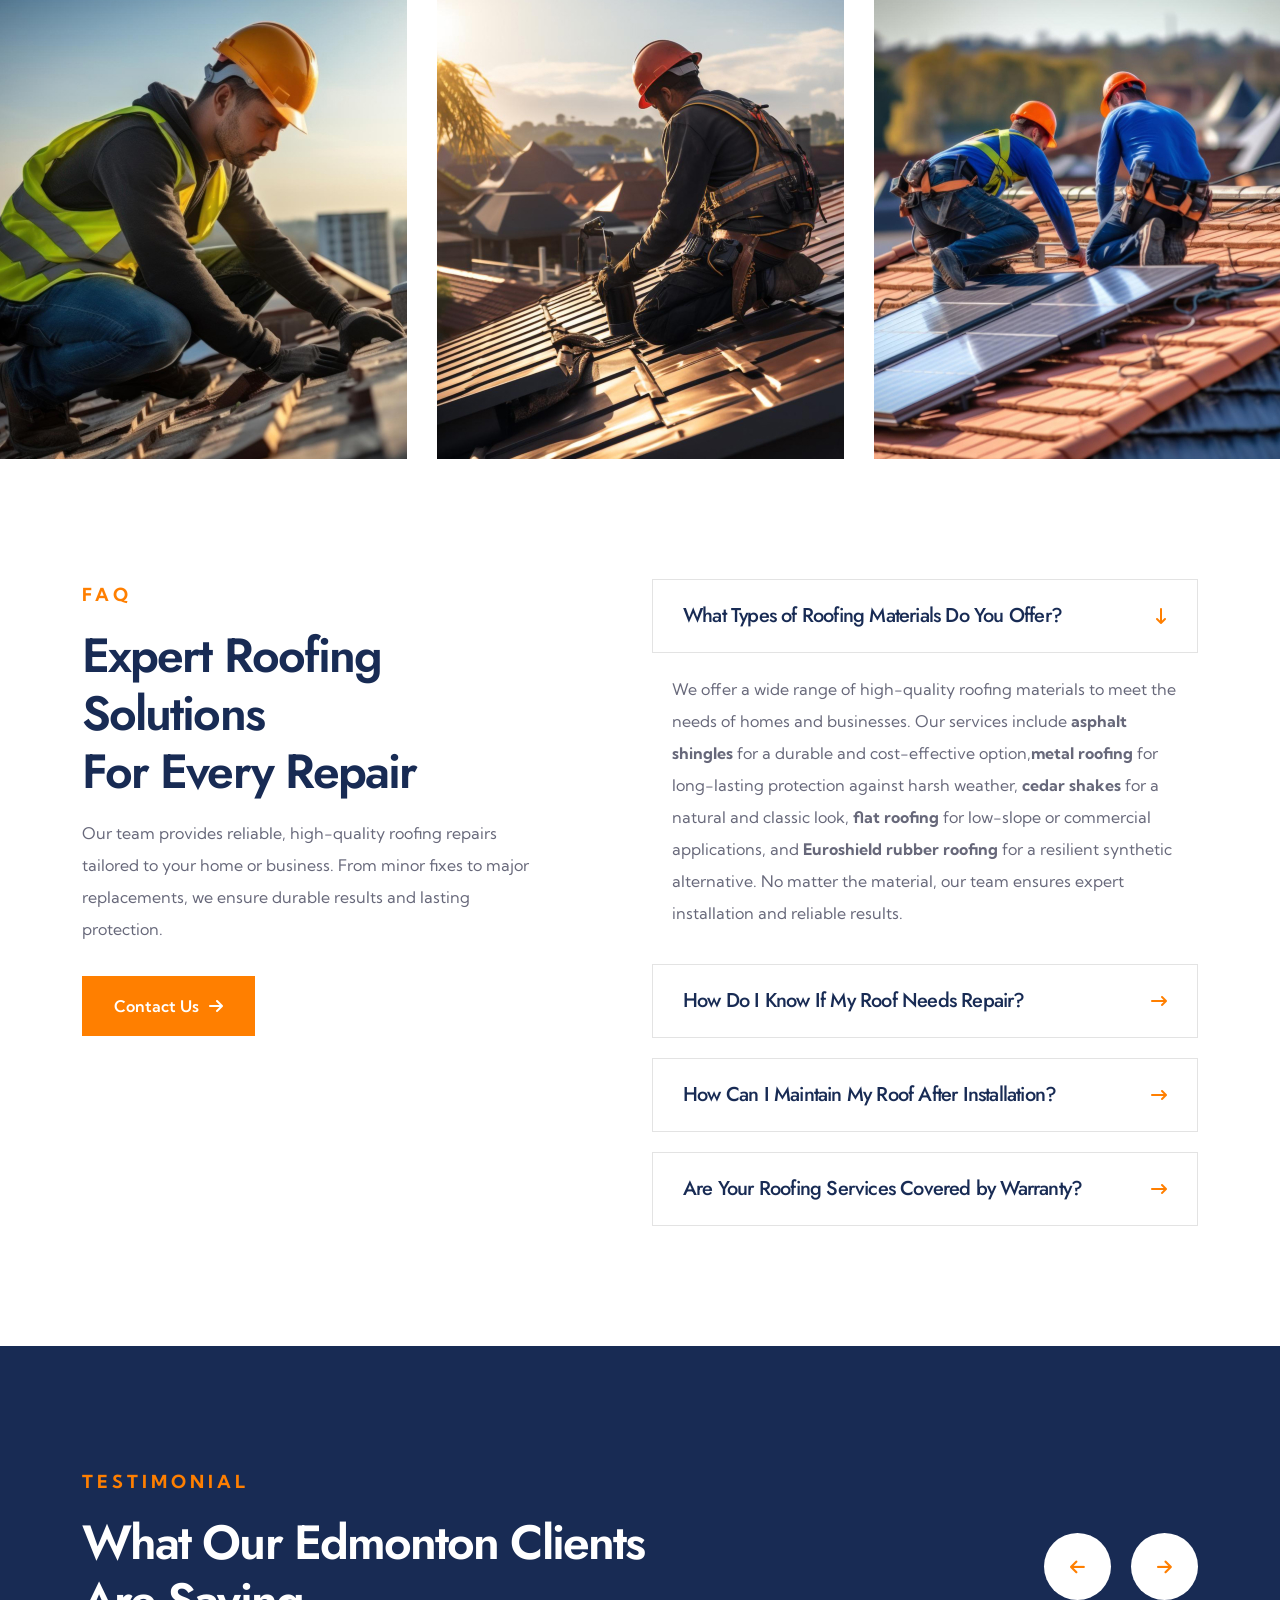
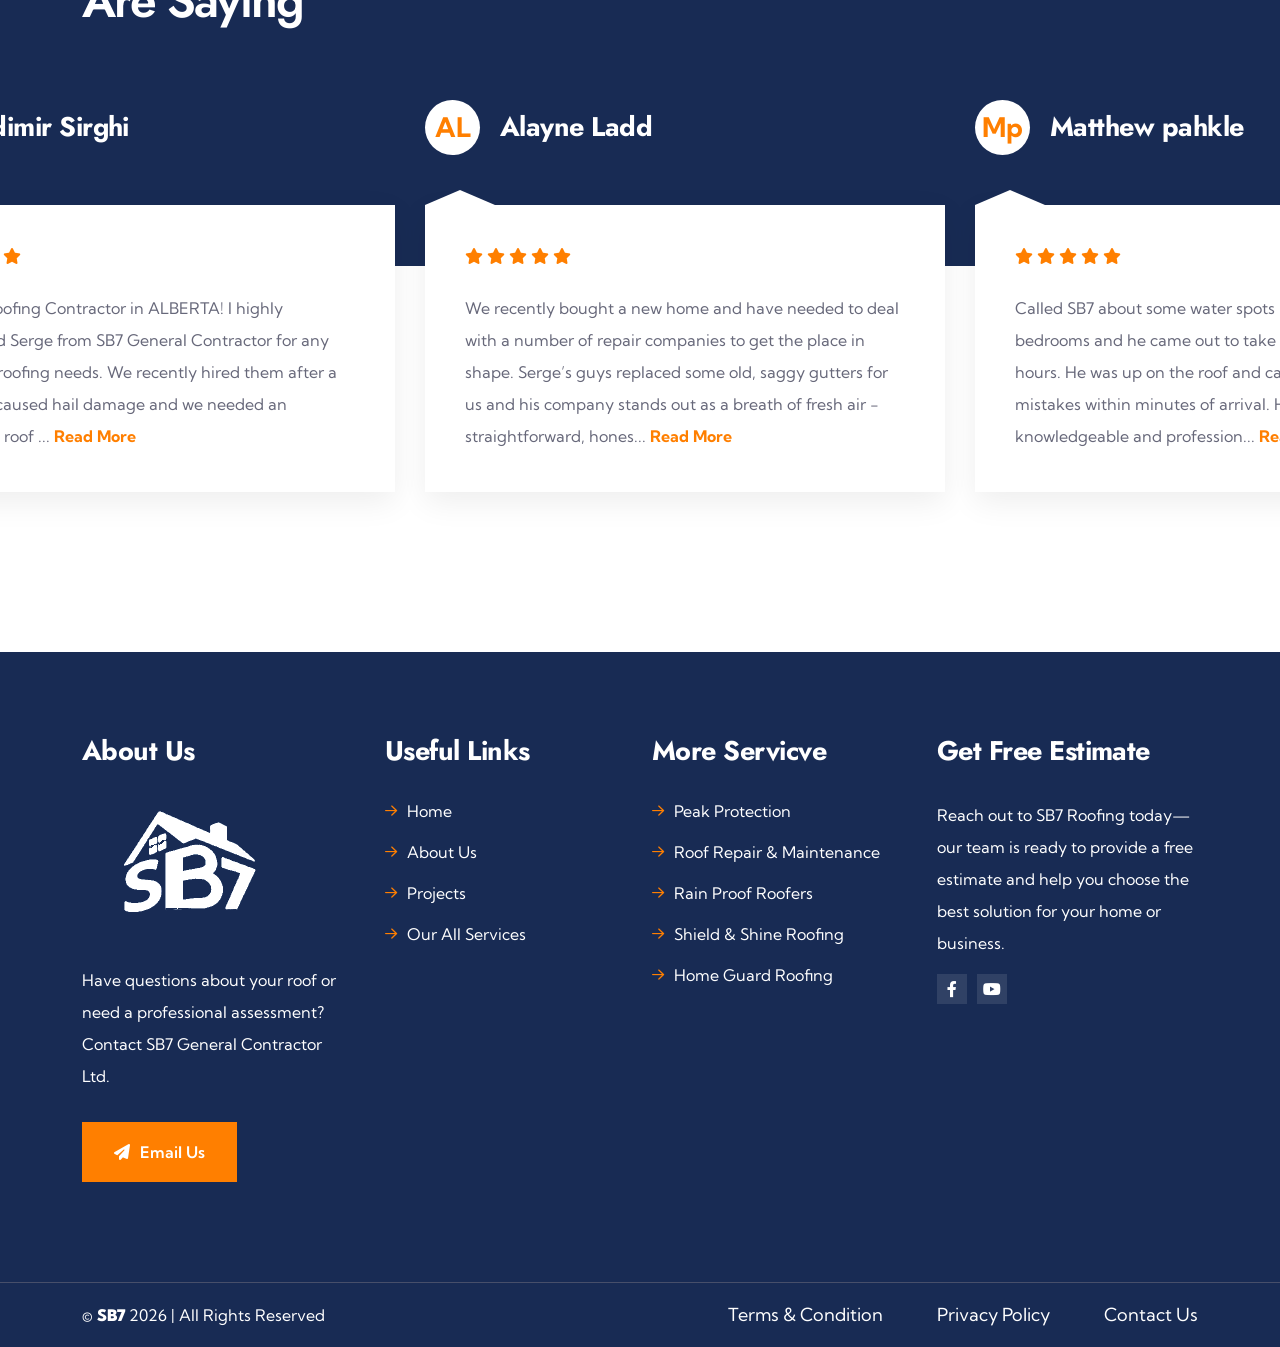
==== commit e12f20c0: "certs" ====
--- a/index.html
+++ b/index.html
@@ -234,6 +234,8 @@
                                                 </div>
                                             </a>
                                         </div>
+
+
                                     </div>
                                 </div>
                             </div>
--- a/css/style.css
+++ b/css/style.css
@@ -2710,12 +2710,6 @@
           width: 170px;
           -webkit-transition: all 0.5s ease-out;
           transition: all 0.5s ease-out; }
-          @media only screen and (max-width: 768px){
-            .te-header-menu-area.te-sticky_menu .te-logo {
-      height: 50px; }
-    .te-header-menu-area.te-sticky_menu .te-logo img {
-      width: 100px; 
-    } }
     .te-header-menu-area.te-sticky_menu .te-main-menu ul li.te-active > a:after {
       bottom: 20px; }
     .te-header-menu-area.te-sticky_menu .te-main-menu ul li a {
@@ -2759,7 +2753,7 @@
         height: 100px; } }
     @media only screen and (min-width: 0px) and (max-width: 767px) {
       .te-header-menu-area .te-logo {
-        height: 50px; } }
+        height: 80px; } }
     .te-header-menu-area .te-logo .te-standard-logo img {
       -webkit-transition: all 0.5s ease-out;
       transition: all 0.5s ease-out; }
@@ -2767,7 +2761,7 @@
       display: none; }
       @media only screen and (max-width: 767px) {
         .te-header-menu-area .te-logo .te-sticky-logo {
-          width: 100px; } }
+          width: 170px; } }
       .te-header-menu-area .te-logo .te-sticky-logo img {
         -webkit-transition: all 0.5s ease-out;
         transition: all 0.5s ease-out; }
@@ -10989,4 +10983,121 @@
 .read-more:hover, .read-less:hover {
     text-decoration: underline;
 }
+
+/* About Images Grid Section */
+.about-images-grid {
+    display: grid;
+    grid-template-columns: repeat(3, 1fr);
+    gap: 15px;
+    margin-top: 30px;
+}
+
+.about-images-item {
+    overflow: hidden;
+    border-radius: 8px;
+    box-shadow: 0 4px 12px rgba(0, 0, 0, 0.1);
+    transition: all 0.3s ease-out;
+}
+
+.about-images-item img {
+    width: 100%;
+    height: 200px;
+    object-fit: cover;
+    display: block;
+    transition: transform 0.3s ease-out;
+}
+
+.about-images-item:hover img {
+    transform: scale(1.05);
+}
+
+@media only screen and (max-width: 767px) {
+    .about-images-grid {
+        grid-template-columns: 1fr;
+        gap: 12px;
+        margin-top: 20px;
+    }
+    
+    .about-images-item img {
+        height: 250px;
+    }
+}
+
+@media only screen and (min-width: 768px) and (max-width: 991px) {
+    .about-images-grid {
+        grid-template-columns: repeat(2, 1fr);
+        gap: 12px;
+    }
+    
+    .about-images-item img {
+        height: 180px;
+    }
+}
+
+/* Certified Excellence Section */
+.certified-excellence-area {
+    background-color: #F4F5FA;
+}
+
+.certification-card {
+    display: flex;
+    flex-direction: column;
+    align-items: center;
+    text-align: center;
+    padding: 40px 30px;
+    background-color: #ffffff;
+    border-radius: 10px;
+    box-shadow: 0 2px 12px rgba(0, 0, 0, 0.05);
+    height: 100%;
+    transition: all 0.3s ease-out;
+}
+
+.certification-card:hover {
+    box-shadow: 0 8px 24px rgba(0, 0, 0, 0.12);
+    transform: translateY(-5px);
+}
+
+.certification-icon {
+    font-size: 48px;
+    color: #ff7f00;
+    margin-bottom: 20px;
+    display: flex;
+    align-items: center;
+    justify-content: center;
+    width: 70px;
+    height: 70px;
+    background-color: rgba(255, 127, 0, 0.1);
+    border-radius: 50%;
+}
+
+.certification-title {
+    font-size: 18px;
+    font-weight: 600;
+    color: #182B54;
+    margin-bottom: 12px;
+    font-family: "Kumbh Sans", sans-serif;
+}
+
+.certification-desc {
+    font-size: 14px;
+    color: #666666;
+    line-height: 1.6;
+    font-family: "Kumbh Sans", sans-serif;
+}
+
+@media only screen and (max-width: 767px) {
+    .certification-card {
+        padding: 30px 20px;
+    }
+    
+    .certification-icon {
+        width: 60px;
+        height: 60px;
+        font-size: 40px;
+    }
+    
+    .certification-title {
+        font-size: 16px;
+    }
+}
 /*# sourceMappingURL=style.css.map */
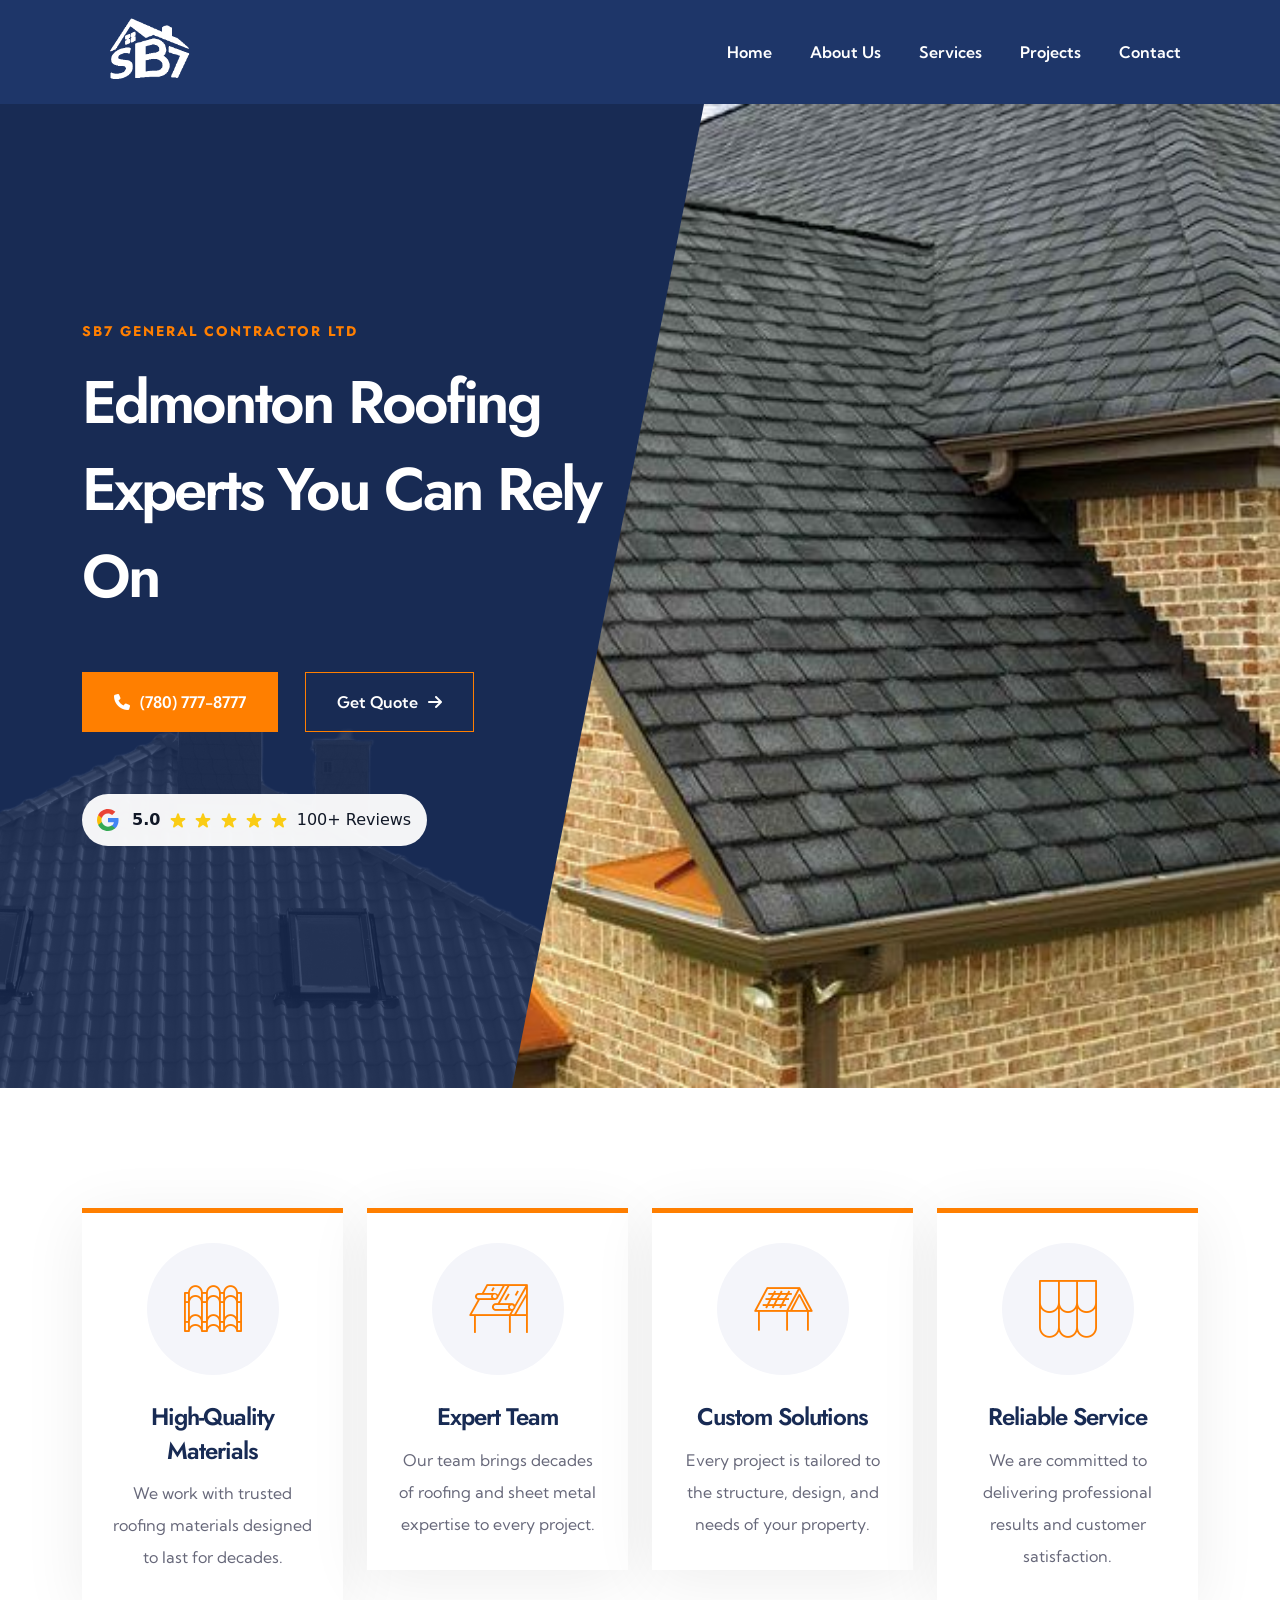
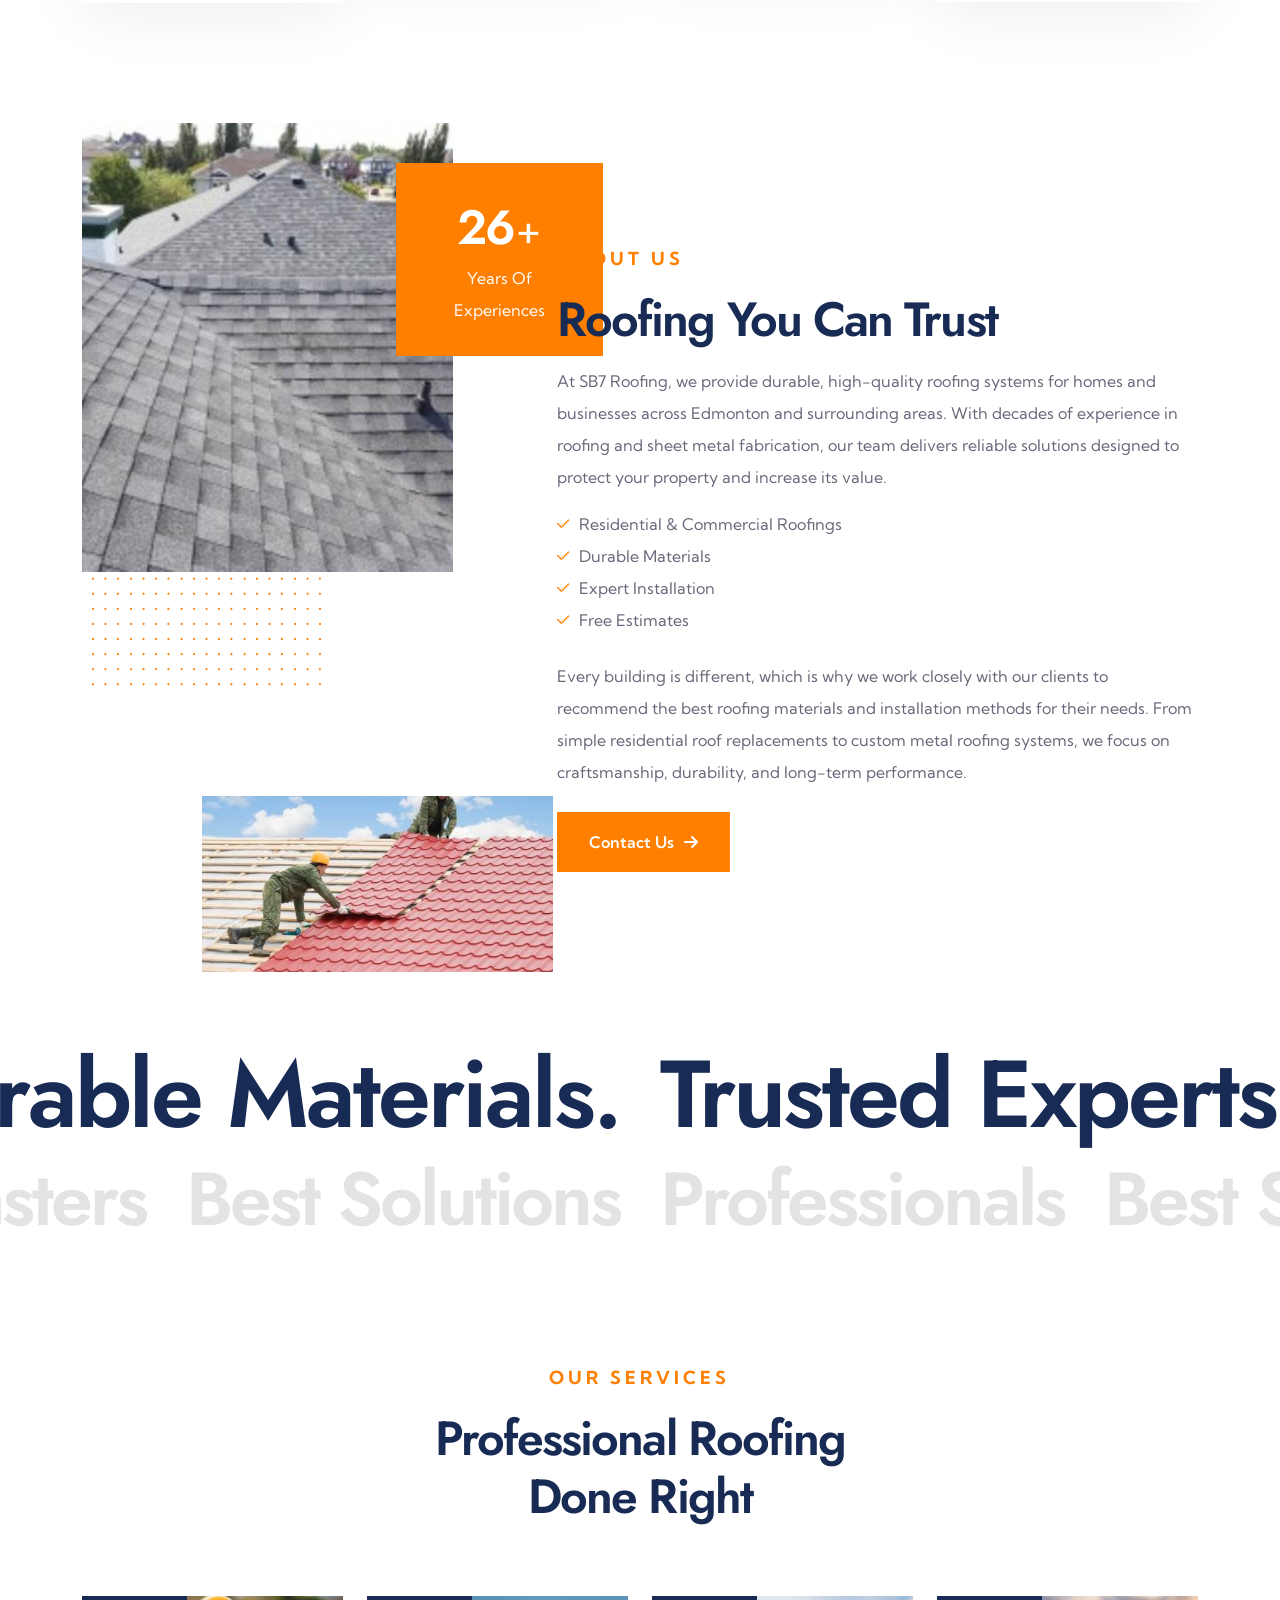
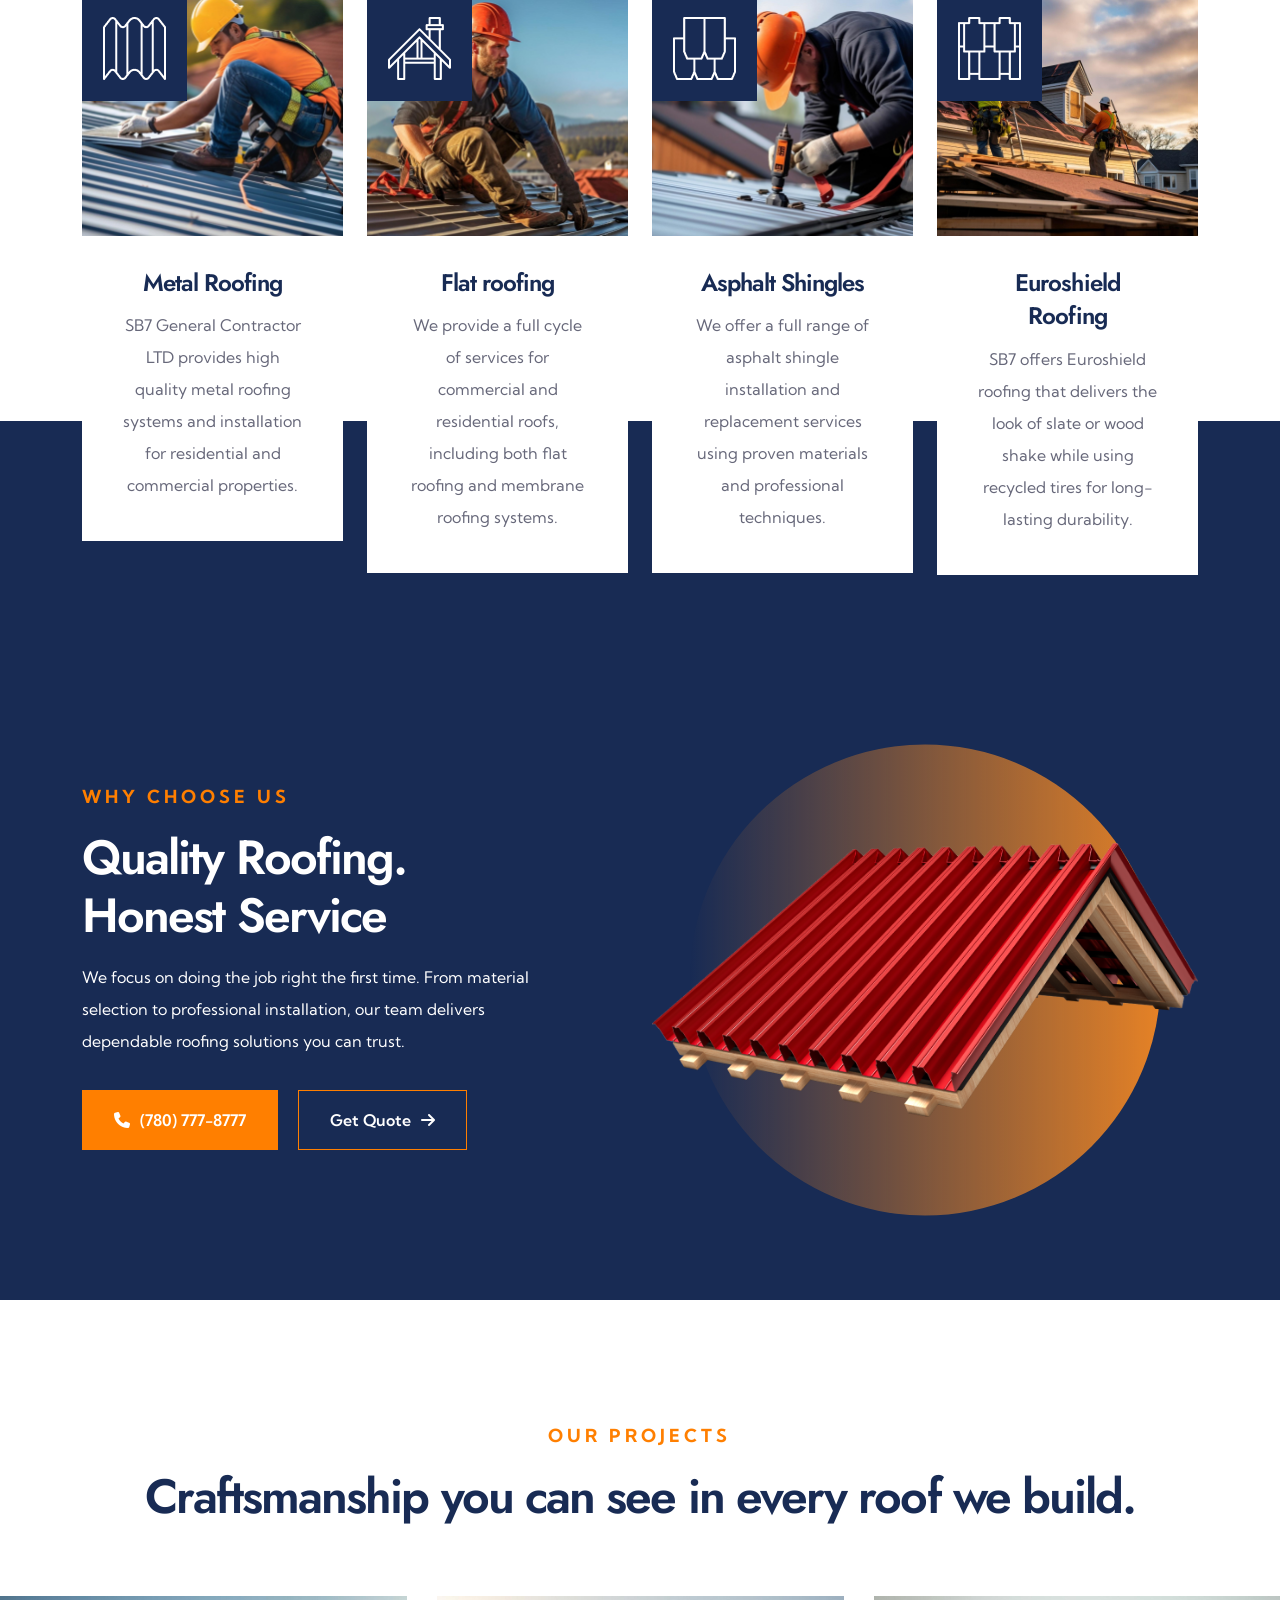
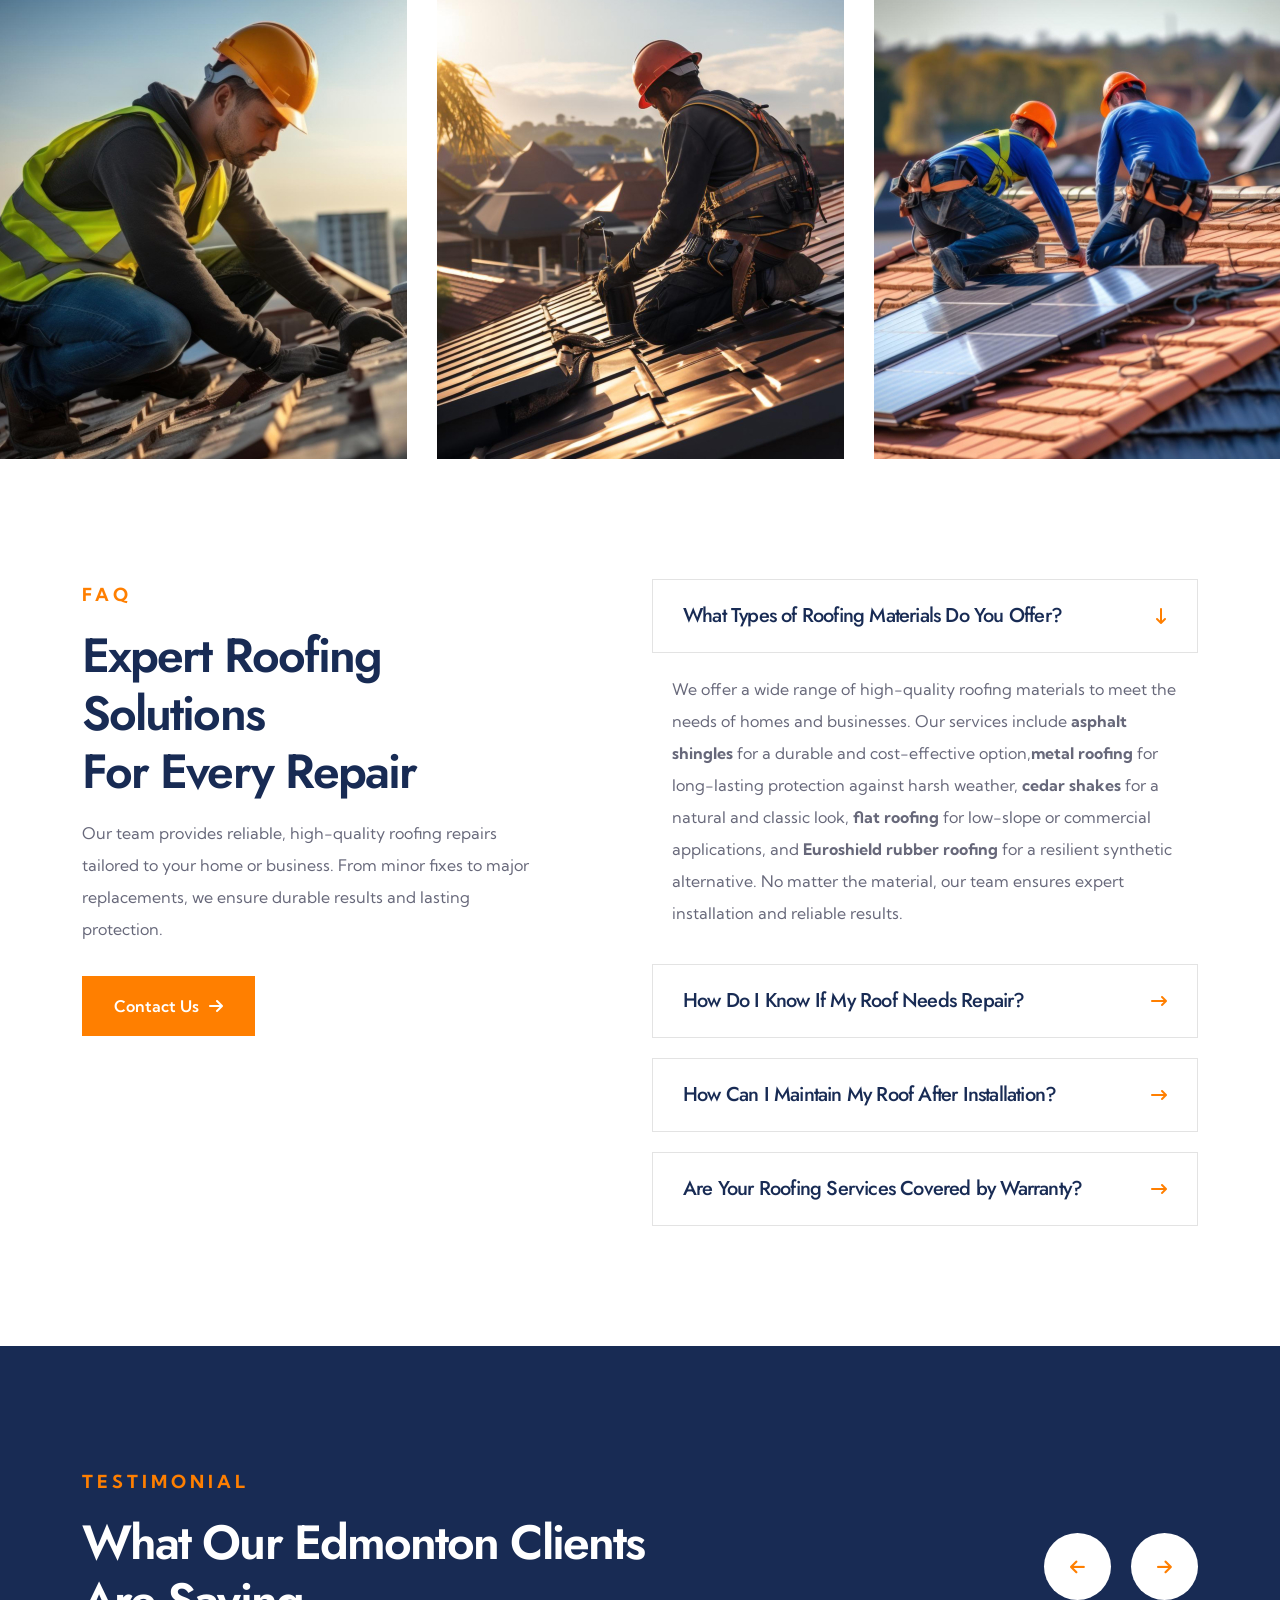
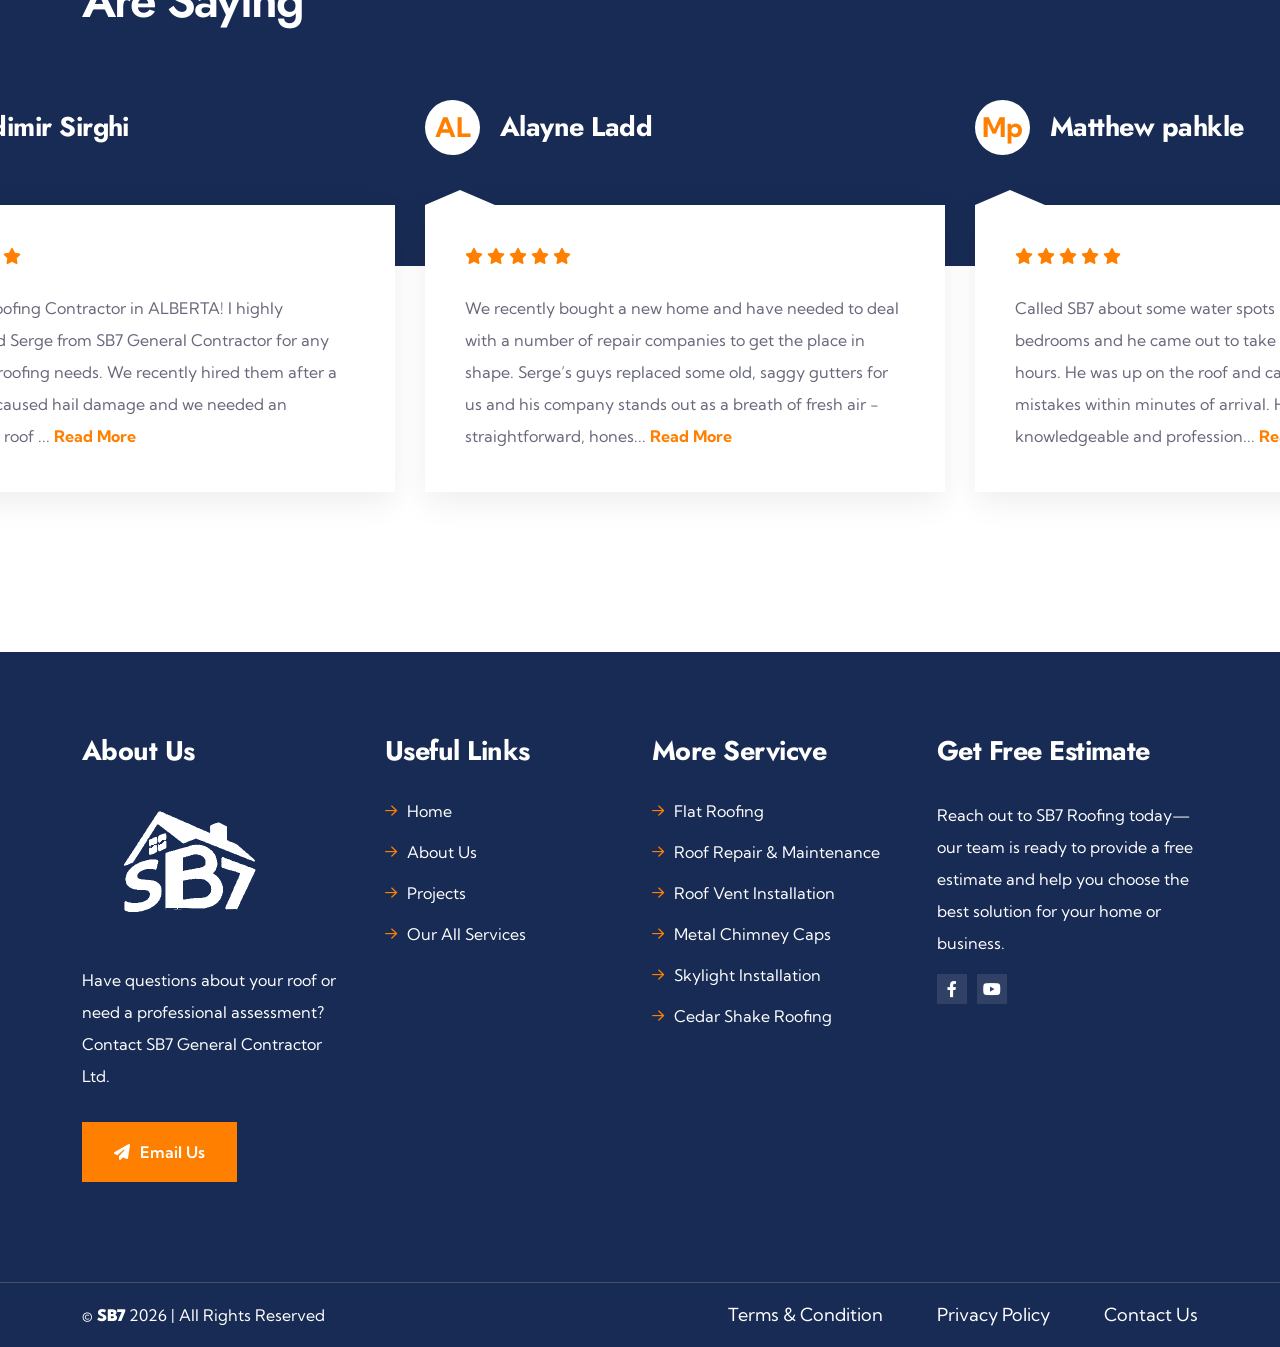
==== commit 686743a6: "add phone" ====
--- a/index.html
+++ b/index.html
@@ -67,7 +67,7 @@
         <div class="te-header-menu-area te-sticky-header">
             <div class="container">
                 <div class="row">
-                    <div class="col-xl-3 col-lg-3 col-md-6 col-6 d-flex align-items-center">
+                    <div class="col-xl-4 col-lg-4 col-md-7 col-7 d-flex align-items-center pr-0 pl-0">
                         <div class="te-logo">
                             <a href="index.html" class="te-standard-logo">
                                 <img src="images/logo/logo-white.svg" alt="logo" />
@@ -79,8 +79,10 @@
                                 <img src="images/logo/logo-white.svg" alt="logo" />
                             </a>
                         </div>
-                    </div>
-                    <div class="col-xl-9 col-lg-9 col-md-6 col-6 d-flex align-items-center justify-content-end">
+                        <a href="tel:+17807778777" class="phone-link"><i
+                                class="fa-solid fa-phone"></i>&nbsp;(780)777-8777</a>
+                    </div>
+                    <div class="col-xl-8 col-lg-8 col-md-5 col-5 d-flex align-items-center justify-content-end">
                         <div class="te-menu d-inline-block">
                             <nav id="main-menu" class="te-main-menu">
                                 <ul>
@@ -1098,11 +1100,12 @@
                                 <div class="te-footer-widget te_widget_nav_menu">
                                     <h2 class="te-footer-widget-title">More Servicve</h2>
                                     <ul>
-                                        <li><a href="index.html#">Peak Protection</a></li>
+                                        <li><a href="index.html#">Flat Roofing</a></li>
                                         <li><a href="index.html#">Roof Repair & Maintenance</a></li>
-                                        <li><a href="index.html#">Rain Proof Roofers</a></li>
-                                        <li><a href="index.html#">Shield & Shine Roofing</a></li>
-                                        <li><a href="index.html#">Home Guard Roofing </a></li>
+                                        <li><a href="index.html#">Roof Vent Installation</a></li>
+                                        <li><a href="index.html#">Metal Chimney Caps</a></li>
+                                        <li><a href="index.html#">Skylight Installation</a></li>
+                                        <li><a href="index.html#">Cedar Shake Roofing</a></li>
                                     </ul>
                                 </div>
                             </div>
--- a/css/style.css
+++ b/css/style.css
@@ -2487,6 +2487,12 @@
   -webkit-transform: translate(-50%, -50%);
           transform: translate(-50%, -50%); }
 
+@media (min-width: 1400px) {
+    .container, .container-lg, .container-md, .container-sm, .container-xl, .container-xxl {
+        max-width: 1400px;
+    }
+}
+
 .progress-wrap {
   position: fixed;
   right: 50px;
@@ -2678,6 +2684,17 @@
         transition: all 0.5s ease-out;
         color: #ffffff;
         background-color: #ff7f00; }
+        .phone-link {
+          font-weight: 600 ;
+          display: inline;
+@media only screen and (max-width: 760px) {
+  font-size: small;
+  
+}
+          @media only screen and (min-width: 1200px) {
+            display: none
+          }
+        }
 
 .te-header-menu-area {
   width: 100%;
@@ -2700,6 +2717,9 @@
     background: #fff; }
     .te-header-menu-area.te-sticky_menu .te-logo {
       height: 84px; }
+      @media only screen and (max-width: 767px) {
+        .te-header-menu-area.te-sticky_menu .te-logo {
+          height: 60px; } }
       .te-header-menu-area.te-sticky_menu .te-logo:after {
         display: none; }
       .te-header-menu-area.te-sticky_menu .te-logo .te-standard-logo {
@@ -2747,13 +2767,13 @@
     -webkit-box-align: center;
         -ms-flex-align: center;
             align-items: center;
-    width: 100%; }
+     }
     @media only screen and (min-width: 768px) and (max-width: 991px) {
       .te-header-menu-area .te-logo {
         height: 100px; } }
     @media only screen and (min-width: 0px) and (max-width: 767px) {
       .te-header-menu-area .te-logo {
-        height: 80px; } }
+        height: 60px; } }
     .te-header-menu-area .te-logo .te-standard-logo img {
       -webkit-transition: all 0.5s ease-out;
       transition: all 0.5s ease-out; }
@@ -2761,7 +2781,7 @@
       display: none; }
       @media only screen and (max-width: 767px) {
         .te-header-menu-area .te-logo .te-sticky-logo {
-          width: 170px; } }
+          width: 100px; } }
       .te-header-menu-area .te-logo .te-sticky-logo img {
         -webkit-transition: all 0.5s ease-out;
         transition: all 0.5s ease-out; }
